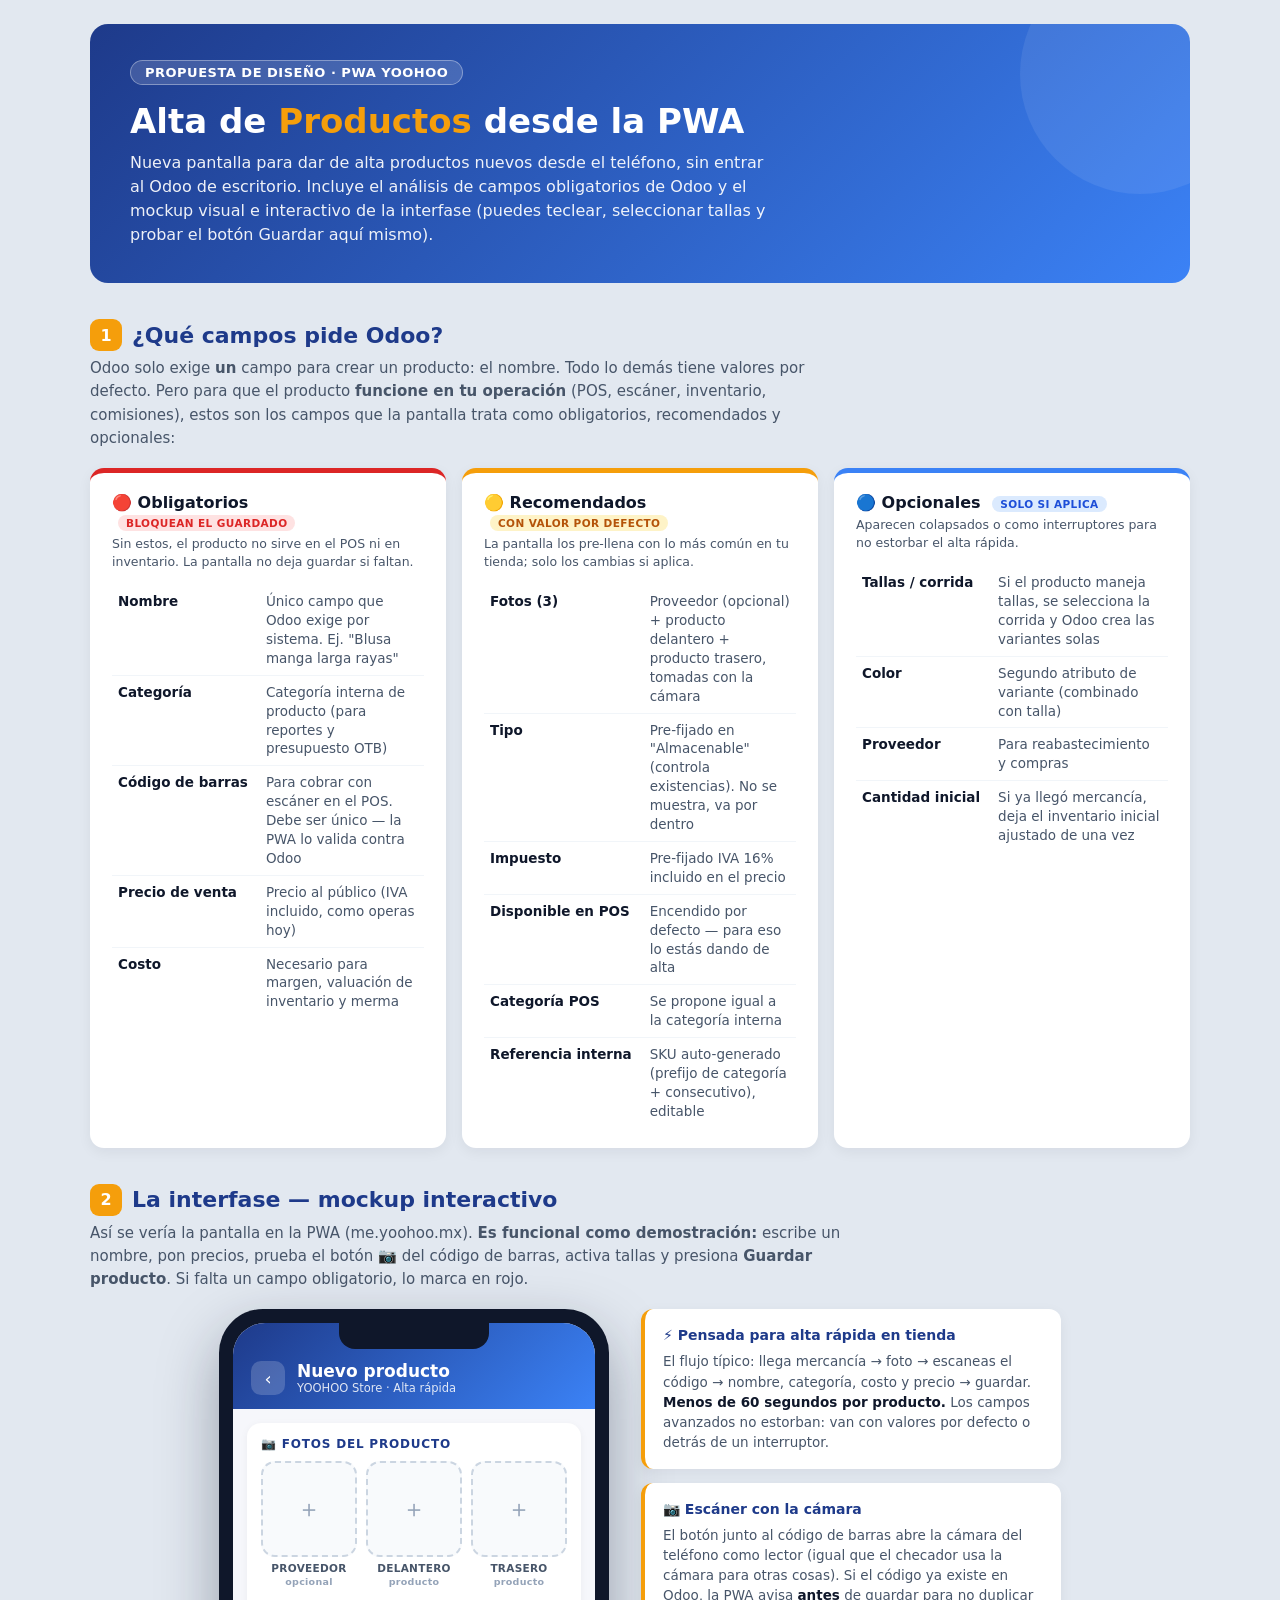
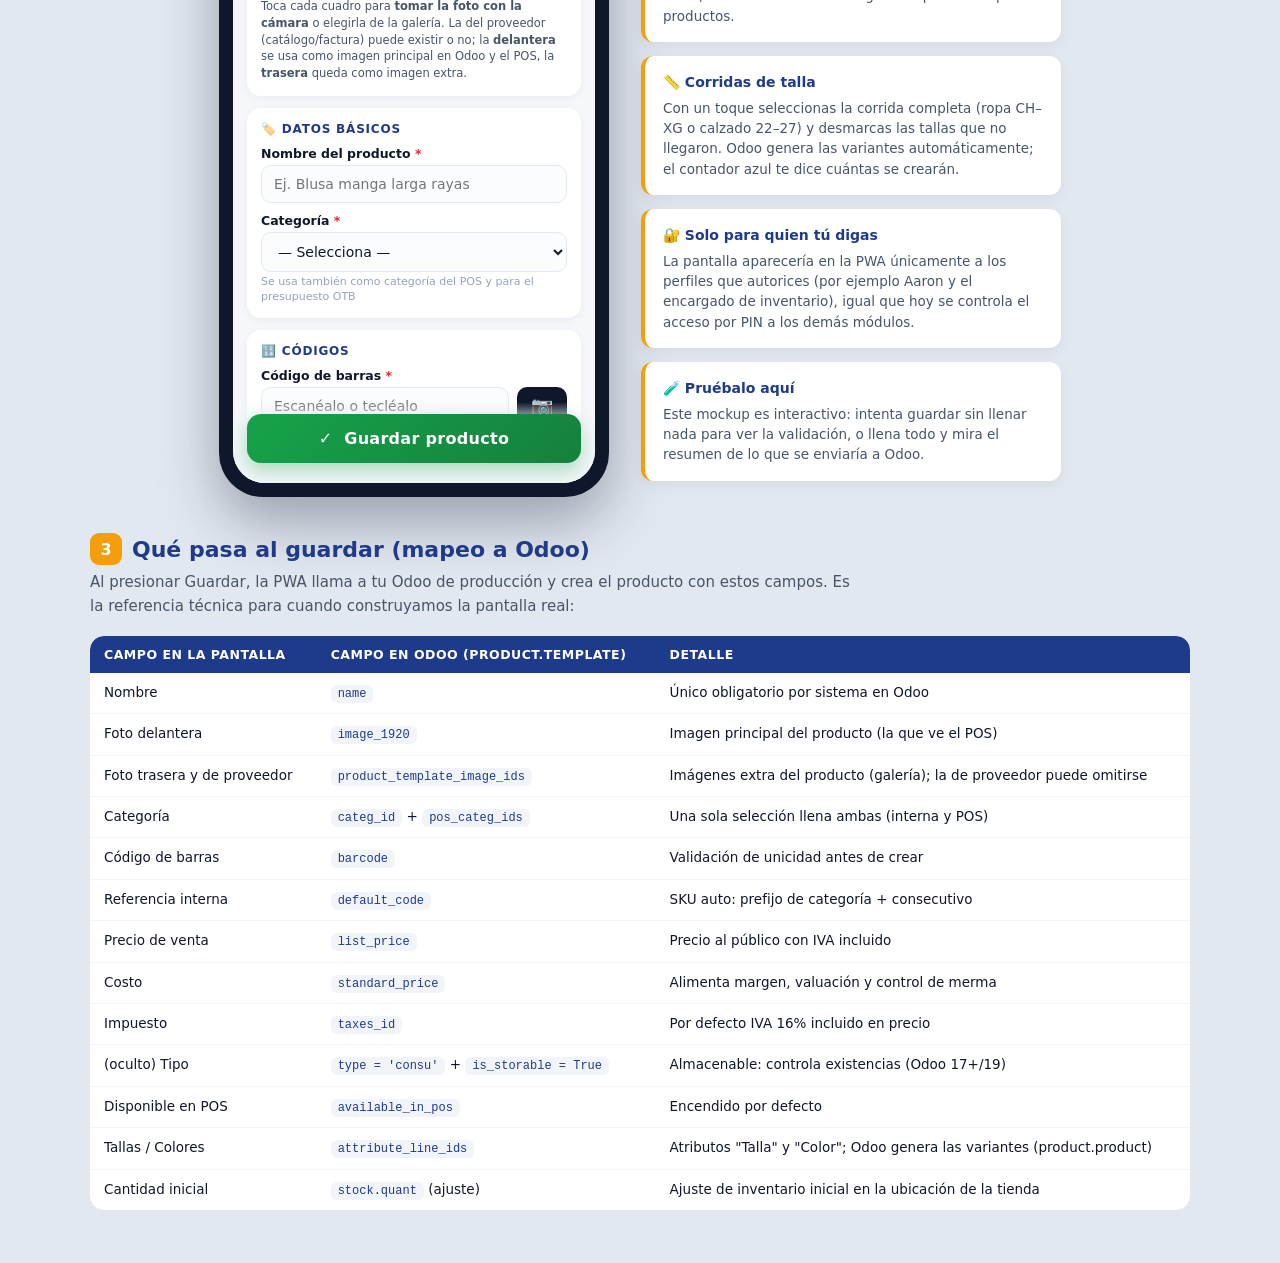
==== alta-producto-pwa.html @ e58b8c9b "Fotos: 3 campos (proveedor opcional, delantero y trasero) Co-Authored-By: Claude Fable 5 <noreply@an" ====
<!DOCTYPE html>
<html lang="es">
<head>
<meta charset="UTF-8">
<meta name="viewport" content="width=device-width, initial-scale=1.0">
<title>Alta de Productos — Diseño PWA YOOHOO</title>
<style>
  :root{
    --azul:#1e3a8a;
    --azul-claro:#3b82f6;
    --acento:#f59e0b;
    --oscuro:#0f172a;
    --gris:#475569;
    --claro:#f1f5f9;
    --blanco:#ffffff;
    --verde:#16a34a;
    --rojo:#dc2626;
    --borde:#e2e8f0;
  }
  *{margin:0;padding:0;box-sizing:border-box;}
  body{
    font-family:'Segoe UI',system-ui,-apple-system,sans-serif;
    background:#e2e8f0;
    color:var(--oscuro);
    padding:24px 16px 64px;
  }
  .contenedor{max-width:1100px;margin:0 auto;}

  /* ---------- CABECERA DEL DOCUMENTO ---------- */
  .doc-hero{
    background:linear-gradient(135deg,var(--azul) 0%,var(--azul-claro) 100%);
    color:var(--blanco);
    border-radius:18px;
    padding:36px 40px;
    margin-bottom:28px;
    position:relative;
    overflow:hidden;
  }
  .doc-hero::after{
    content:"";position:absolute;right:-70px;top:-70px;
    width:240px;height:240px;background:rgba(255,255,255,.08);border-radius:50%;
  }
  .doc-hero h1{font-size:34px;font-weight:800;margin-bottom:10px;}
  .doc-hero h1 span{color:var(--acento);}
  .doc-hero p{font-size:16px;opacity:.92;max-width:640px;line-height:1.5;}
  .doc-hero .chip{
    display:inline-block;background:rgba(255,255,255,.15);
    border:1px solid rgba(255,255,255,.35);
    padding:4px 14px;border-radius:999px;font-size:13px;font-weight:600;
    margin-bottom:16px;letter-spacing:.5px;
  }

  h2.seccion{
    font-size:22px;font-weight:800;color:var(--azul);
    margin:36px 0 6px;display:flex;align-items:center;gap:10px;
  }
  h2.seccion .num{
    background:var(--acento);color:var(--blanco);
    width:32px;height:32px;border-radius:9px;
    display:inline-flex;align-items:center;justify-content:center;
    font-size:16px;flex-shrink:0;
  }
  p.intro{color:var(--gris);margin-bottom:18px;font-size:15px;max-width:760px;line-height:1.55;}

  /* ---------- TABLAS DE CAMPOS ---------- */
  .tarjetas-campos{display:grid;grid-template-columns:repeat(auto-fit,minmax(310px,1fr));gap:16px;}
  .tcampo{
    background:var(--blanco);border-radius:14px;padding:20px 22px;
    box-shadow:0 4px 14px rgba(15,23,42,.06);
    border-top:5px solid var(--gris);
  }
  .tcampo.oblig{border-top-color:var(--rojo);}
  .tcampo.recom{border-top-color:var(--acento);}
  .tcampo.opc{border-top-color:var(--azul-claro);}
  .tcampo h3{font-size:16px;margin-bottom:4px;}
  .tcampo .sub{font-size:12.5px;color:var(--gris);margin-bottom:14px;line-height:1.45;}
  .tcampo table{width:100%;border-collapse:collapse;font-size:13.5px;}
  .tcampo td{padding:7px 6px;border-bottom:1px solid var(--claro);vertical-align:top;line-height:1.4;}
  .tcampo td:first-child{font-weight:700;white-space:nowrap;padding-right:12px;}
  .tcampo td:last-child{color:var(--gris);}
  .tcampo tr:last-child td{border-bottom:none;}
  .etq{
    display:inline-block;font-size:10.5px;font-weight:700;letter-spacing:.4px;
    padding:2px 8px;border-radius:999px;margin-left:6px;vertical-align:middle;
  }
  .etq.r{background:#fee2e2;color:var(--rojo);}
  .etq.a{background:#fef3c7;color:#b45309;}
  .etq.b{background:#dbeafe;color:#1d4ed8;}

  /* ---------- LAYOUT MOCKUP ---------- */
  .zona-mockup{
    display:flex;gap:32px;align-items:flex-start;flex-wrap:wrap;
    justify-content:center;margin-top:18px;
  }
  .notas-laterales{flex:1;min-width:300px;max-width:420px;display:flex;flex-direction:column;gap:14px;}
  .nota{
    background:var(--blanco);border-radius:12px;padding:16px 18px;
    box-shadow:0 4px 14px rgba(15,23,42,.06);
    font-size:13.5px;line-height:1.5;color:var(--gris);
    border-left:4px solid var(--acento);
  }
  .nota b{color:var(--oscuro);}
  .nota .titulo-nota{font-size:14px;font-weight:800;color:var(--azul);display:block;margin-bottom:5px;}

  /* ---------- TELÉFONO ---------- */
  .telefono{
    width:390px;flex-shrink:0;
    background:var(--oscuro);
    border-radius:44px;
    padding:14px;
    box-shadow:0 24px 60px rgba(15,23,42,.35);
  }
  .pantalla{
    background:#f6f7fb;
    border-radius:32px;
    overflow:hidden;
    height:760px;
    display:flex;flex-direction:column;
    position:relative;
  }
  .notch{
    height:26px;background:var(--oscuro);border-radius:0 0 16px 16px;
    width:150px;margin:0 auto;flex-shrink:0;position:absolute;left:50%;transform:translateX(-50%);top:0;z-index:30;
  }

  .app-header{
    background:linear-gradient(135deg,var(--azul) 0%,var(--azul-claro) 100%);
    color:var(--blanco);
    padding:38px 18px 14px;
    flex-shrink:0;
    display:flex;align-items:center;gap:12px;
  }
  .app-header .atras{
    width:34px;height:34px;border-radius:10px;background:rgba(255,255,255,.18);
    display:flex;align-items:center;justify-content:center;font-size:18px;cursor:pointer;
  }
  .app-header .titulo{font-size:17px;font-weight:800;}
  .app-header .subtitulo{font-size:11.5px;opacity:.85;}

  .form-scroll{
    flex:1;overflow-y:auto;padding:14px 14px 90px;
    scrollbar-width:thin;
  }

  .bloque{
    background:var(--blanco);border-radius:14px;
    padding:14px;margin-bottom:12px;
    box-shadow:0 2px 8px rgba(15,23,42,.05);
  }
  .bloque h4{
    font-size:12px;letter-spacing:.8px;color:var(--azul);
    text-transform:uppercase;margin-bottom:10px;font-weight:800;
    display:flex;align-items:center;gap:6px;
  }
  .campo{margin-bottom:10px;}
  .campo:last-child{margin-bottom:0;}
  .campo label{
    display:block;font-size:12.5px;font-weight:700;color:var(--oscuro);margin-bottom:4px;
  }
  .campo label .req{color:var(--rojo);font-weight:800;}
  .campo label .opt{color:#94a3b8;font-weight:600;font-size:11px;}
  .campo input[type=text],.campo input[type=number],.campo select{
    width:100%;padding:10px 12px;font-size:14px;
    border:1.5px solid var(--borde);border-radius:10px;
    background:#fbfcfe;outline:none;font-family:inherit;color:var(--oscuro);
  }
  .campo input:focus,.campo select:focus{border-color:var(--azul-claro);background:var(--blanco);}
  .campo.error input,.campo.error select{border-color:var(--rojo);background:#fef2f2;}
  .campo .ayuda{font-size:11px;color:#94a3b8;margin-top:3px;line-height:1.35;}
  .campo .msg-error{font-size:11px;color:var(--rojo);margin-top:3px;font-weight:700;display:none;}
  .campo.error .msg-error{display:block;}

  .fila{display:flex;gap:10px;}
  .fila .campo{flex:1;}

  /* fotos */
  .fotos-grid{display:flex;gap:9px;}
  .foto-slot{flex:1;text-align:center;}
  .foto-cuadro{
    width:100%;aspect-ratio:1/1;border-radius:14px;
    border:2px dashed #cbd5e1;background:#f8fafc;
    display:flex;flex-direction:column;align-items:center;justify-content:center;
    font-size:24px;cursor:pointer;color:#94a3b8;transition:.15s;
    overflow:hidden;
  }
  .foto-cuadro:hover{border-color:var(--azul-claro);color:var(--azul-claro);}
  .foto-cuadro.lista{border-style:solid;border-color:var(--verde);font-size:34px;background:#f0fdf4;}
  .foto-slot .fl{
    font-size:10.5px;font-weight:800;color:var(--gris);
    margin-top:5px;letter-spacing:.3px;text-transform:uppercase;line-height:1.3;display:block;
  }
  .foto-slot .fl em{display:block;font-style:normal;font-weight:600;color:#94a3b8;font-size:9.5px;text-transform:none;}
  .foto-txt{font-size:11.5px;color:var(--gris);line-height:1.45;margin-top:10px;}

  /* barcode */
  .barcode-fila{display:flex;gap:8px;}
  .barcode-fila input{flex:1;}
  .btn-scan{
    background:var(--oscuro);color:var(--blanco);border:none;border-radius:10px;
    padding:0 14px;font-size:18px;cursor:pointer;flex-shrink:0;
  }
  .btn-scan:active{transform:scale(.96);}

  /* margen */
  .margen-caja{
    background:#f0fdf4;border:1px solid #bbf7d0;border-radius:10px;
    padding:8px 12px;font-size:12.5px;color:#166534;font-weight:700;
    display:flex;justify-content:space-between;align-items:center;margin-top:8px;
  }
  .margen-caja.negativo{background:#fef2f2;border-color:#fecaca;color:var(--rojo);}

  /* chips */
  .chips{display:flex;flex-wrap:wrap;gap:7px;}
  .chips .ch{
    padding:7px 13px;border-radius:999px;border:1.5px solid var(--borde);
    background:var(--blanco);font-size:13px;font-weight:700;color:var(--gris);
    cursor:pointer;user-select:none;transition:.12s;
  }
  .chips .ch.on{background:var(--azul);border-color:var(--azul);color:var(--blanco);}
  .preset-fila{display:flex;gap:8px;margin-bottom:10px;}
  .preset{
    flex:1;text-align:center;font-size:11.5px;font-weight:800;
    border:1.5px solid var(--borde);border-radius:10px;padding:7px 4px;
    cursor:pointer;color:var(--gris);background:#fbfcfe;
  }
  .preset.on{border-color:var(--acento);background:#fffbeb;color:#b45309;}

  /* switch */
  .switch-fila{display:flex;justify-content:space-between;align-items:center;gap:10px;}
  .switch-fila .txt b{display:block;font-size:13px;}
  .switch-fila .txt span{font-size:11.5px;color:#94a3b8;}
  .sw{
    width:46px;height:26px;border-radius:999px;background:#cbd5e1;position:relative;
    cursor:pointer;flex-shrink:0;transition:.15s;
  }
  .sw::after{
    content:"";position:absolute;width:20px;height:20px;border-radius:50%;
    background:var(--blanco);top:3px;left:3px;transition:.15s;
    box-shadow:0 1px 4px rgba(0,0,0,.25);
  }
  .sw.on{background:var(--verde);}
  .sw.on::after{left:23px;}

  .resumen-var{
    margin-top:10px;background:#eff6ff;border:1px solid #bfdbfe;border-radius:10px;
    padding:9px 12px;font-size:12.5px;color:#1d4ed8;font-weight:700;
  }

  /* botón guardar */
  .pie-guardar{
    position:absolute;bottom:0;left:0;right:0;
    padding:12px 14px 20px;
    background:linear-gradient(0deg,#f6f7fb 70%,rgba(246,247,251,0));
  }
  .btn-guardar{
    width:100%;padding:15px;border:none;border-radius:14px;
    background:linear-gradient(135deg,var(--verde),#15803d);
    color:var(--blanco);font-size:16px;font-weight:800;cursor:pointer;
    box-shadow:0 8px 20px rgba(22,163,74,.35);
    font-family:inherit;letter-spacing:.3px;
  }
  .btn-guardar:active{transform:scale(.98);}

  /* overlay éxito */
  .overlay{
    position:absolute;inset:0;background:rgba(15,23,42,.55);
    display:none;align-items:flex-end;z-index:40;
  }
  .overlay.on{display:flex;}
  .hoja{
    background:var(--blanco);border-radius:22px 22px 0 0;width:100%;
    padding:24px 20px 28px;animation:sube .25s ease;
    max-height:82%;overflow-y:auto;
  }
  @keyframes sube{from{transform:translateY(40px);opacity:0}to{transform:translateY(0);opacity:1}}
  .hoja .icono-ok{
    width:58px;height:58px;border-radius:50%;background:#dcfce7;color:var(--verde);
    font-size:30px;display:flex;align-items:center;justify-content:center;margin:0 auto 12px;
  }
  .hoja h3{text-align:center;font-size:18px;margin-bottom:4px;}
  .hoja .sub{text-align:center;font-size:12.5px;color:var(--gris);margin-bottom:16px;}
  .hoja table{width:100%;font-size:12.5px;border-collapse:collapse;margin-bottom:16px;}
  .hoja td{padding:6px 4px;border-bottom:1px solid var(--claro);}
  .hoja td:first-child{color:var(--gris);white-space:nowrap;padding-right:14px;}
  .hoja td:last-child{font-weight:700;text-align:right;}
  .hoja .btns{display:flex;gap:10px;}
  .hoja button{
    flex:1;padding:12px;border-radius:12px;font-size:14px;font-weight:800;
    cursor:pointer;font-family:inherit;border:1.5px solid var(--borde);background:var(--blanco);color:var(--gris);
  }
  .hoja button.principal{background:var(--azul);border-color:var(--azul);color:var(--blanco);}

  /* ---------- TABLA MAPEO ODOO ---------- */
  .tabla-mapeo{
    width:100%;background:var(--blanco);border-radius:14px;overflow:hidden;
    box-shadow:0 4px 14px rgba(15,23,42,.06);border-collapse:collapse;font-size:13.5px;
  }
  .tabla-mapeo th{
    background:var(--azul);color:var(--blanco);text-align:left;
    padding:11px 14px;font-size:12.5px;letter-spacing:.5px;text-transform:uppercase;
  }
  .tabla-mapeo td{padding:10px 14px;border-bottom:1px solid var(--claro);vertical-align:top;line-height:1.45;}
  .tabla-mapeo tr:last-child td{border-bottom:none;}
  .tabla-mapeo code{
    background:var(--claro);padding:2px 7px;border-radius:6px;font-size:12px;color:var(--azul);
    font-family:Consolas,monospace;white-space:nowrap;
  }
  .scroll-x{overflow-x:auto;border-radius:14px;}

  @media(max-width:900px){
    .doc-hero{padding:26px 22px;}
    .doc-hero h1{font-size:26px;}
    .telefono{width:100%;max-width:390px;}
  }
</style>
</head>
<body>
<div class="contenedor">

  <!-- ============ CABECERA ============ -->
  <div class="doc-hero">
    <span class="chip">PROPUESTA DE DISEÑO · PWA YOOHOO</span>
    <h1>Alta de <span>Productos</span> desde la PWA</h1>
    <p>Nueva pantalla para dar de alta productos nuevos desde el teléfono, sin entrar al Odoo de escritorio.
    Incluye el análisis de campos obligatorios de Odoo y el mockup visual e interactivo de la interfase
    (puedes teclear, seleccionar tallas y probar el botón Guardar aquí mismo).</p>
  </div>

  <!-- ============ SECCIÓN 1: CAMPOS ============ -->
  <h2 class="seccion"><span class="num">1</span> ¿Qué campos pide Odoo?</h2>
  <p class="intro">
    Odoo solo exige <b>un</b> campo para crear un producto: el nombre. Todo lo demás tiene valores por defecto.
    Pero para que el producto <b>funcione en tu operación</b> (POS, escáner, inventario, comisiones), estos son
    los campos que la pantalla trata como obligatorios, recomendados y opcionales:
  </p>
  <div class="tarjetas-campos">
    <div class="tcampo oblig">
      <h3>🔴 Obligatorios <span class="etq r">BLOQUEAN EL GUARDADO</span></h3>
      <p class="sub">Sin estos, el producto no sirve en el POS ni en inventario. La pantalla no deja guardar si faltan.</p>
      <table>
        <tr><td>Nombre</td><td>Único campo que Odoo exige por sistema. Ej. "Blusa manga larga rayas"</td></tr>
        <tr><td>Categoría</td><td>Categoría interna de producto (para reportes y presupuesto OTB)</td></tr>
        <tr><td>Código de barras</td><td>Para cobrar con escáner en el POS. Debe ser único — la PWA lo valida contra Odoo</td></tr>
        <tr><td>Precio de venta</td><td>Precio al público (IVA incluido, como operas hoy)</td></tr>
        <tr><td>Costo</td><td>Necesario para margen, valuación de inventario y merma</td></tr>
      </table>
    </div>
    <div class="tcampo recom">
      <h3>🟡 Recomendados <span class="etq a">CON VALOR POR DEFECTO</span></h3>
      <p class="sub">La pantalla los pre-llena con lo más común en tu tienda; solo los cambias si aplica.</p>
      <table>
        <tr><td>Fotos (3)</td><td>Proveedor (opcional) + producto delantero + producto trasero, tomadas con la cámara</td></tr>
        <tr><td>Tipo</td><td>Pre-fijado en "Almacenable" (controla existencias). No se muestra, va por dentro</td></tr>
        <tr><td>Impuesto</td><td>Pre-fijado IVA 16% incluido en el precio</td></tr>
        <tr><td>Disponible en POS</td><td>Encendido por defecto — para eso lo estás dando de alta</td></tr>
        <tr><td>Categoría POS</td><td>Se propone igual a la categoría interna</td></tr>
        <tr><td>Referencia interna</td><td>SKU auto-generado (prefijo de categoría + consecutivo), editable</td></tr>
      </table>
    </div>
    <div class="tcampo opc">
      <h3>🔵 Opcionales <span class="etq b">SOLO SI APLICA</span></h3>
      <p class="sub">Aparecen colapsados o como interruptores para no estorbar el alta rápida.</p>
      <table>
        <tr><td>Tallas / corrida</td><td>Si el producto maneja tallas, se selecciona la corrida y Odoo crea las variantes solas</td></tr>
        <tr><td>Color</td><td>Segundo atributo de variante (combinado con talla)</td></tr>
        <tr><td>Proveedor</td><td>Para reabastecimiento y compras</td></tr>
        <tr><td>Cantidad inicial</td><td>Si ya llegó mercancía, deja el inventario inicial ajustado de una vez</td></tr>
      </table>
    </div>
  </div>

  <!-- ============ SECCIÓN 2: MOCKUP ============ -->
  <h2 class="seccion"><span class="num">2</span> La interfase — mockup interactivo</h2>
  <p class="intro">
    Así se vería la pantalla en la PWA (me.yoohoo.mx). <b>Es funcional como demostración:</b> escribe un nombre,
    pon precios, prueba el botón 📷 del código de barras, activa tallas y presiona <b>Guardar producto</b>.
    Si falta un campo obligatorio, lo marca en rojo.
  </p>

  <div class="zona-mockup">
    <!-- ===== TELÉFONO ===== -->
    <div class="telefono">
      <div class="pantalla">
        <div class="notch"></div>
        <div class="app-header">
          <div class="atras">‹</div>
          <div>
            <div class="titulo">Nuevo producto</div>
            <div class="subtitulo">YOOHOO Store · Alta rápida</div>
          </div>
        </div>

        <div class="form-scroll" id="formScroll">

          <!-- FOTOS -->
          <div class="bloque">
            <h4>📷 Fotos del producto</h4>
            <div class="fotos-grid">
              <div class="foto-slot">
                <div class="foto-cuadro" id="fotoProv" onclick="tomarFoto(this,'🏭')">＋</div>
                <span class="fl">Proveedor<em>opcional</em></span>
              </div>
              <div class="foto-slot">
                <div class="foto-cuadro" id="fotoDel" onclick="tomarFoto(this,'👚')">＋</div>
                <span class="fl">Delantero<em>producto</em></span>
              </div>
              <div class="foto-slot">
                <div class="foto-cuadro" id="fotoTra" onclick="tomarFoto(this,'🔄')">＋</div>
                <span class="fl">Trasero<em>producto</em></span>
              </div>
            </div>
            <div class="foto-txt">Toca cada cuadro para <b>tomar la foto con la cámara</b> o elegirla de la galería. La del proveedor (catálogo/factura) puede existir o no; la <b>delantera</b> se usa como imagen principal en Odoo y el POS, la <b>trasera</b> queda como imagen extra.</div>
          </div>

          <!-- DATOS BÁSICOS -->
          <div class="bloque">
            <h4>🏷️ Datos básicos</h4>
            <div class="campo" id="c-nombre">
              <label>Nombre del producto <span class="req">*</span></label>
              <input type="text" id="inNombre" placeholder="Ej. Blusa manga larga rayas" oninput="quitaError(this)">
              <div class="msg-error">Escribe el nombre del producto</div>
            </div>
            <div class="campo" id="c-categoria">
              <label>Categoría <span class="req">*</span></label>
              <select id="inCategoria" onchange="quitaError(this);sugiereSku()">
                <option value="">— Selecciona —</option>
                <option value="BLU">Blusas</option>
                <option value="PAN">Pantalones</option>
                <option value="VES">Vestidos</option>
                <option value="CAL">Calzado</option>
                <option value="ACC">Accesorios</option>
              </select>
              <div class="ayuda">Se usa también como categoría del POS y para el presupuesto OTB</div>
              <div class="msg-error">Selecciona la categoría</div>
            </div>
          </div>

          <!-- CÓDIGOS -->
          <div class="bloque">
            <h4>🔢 Códigos</h4>
            <div class="campo" id="c-barcode">
              <label>Código de barras <span class="req">*</span></label>
              <div class="barcode-fila">
                <input type="text" id="inBarcode" placeholder="Escanéalo o tecléalo" oninput="quitaError(this)">
                <button class="btn-scan" onclick="escanear()" title="Escanear con la cámara">📷</button>
              </div>
              <div class="ayuda">El botón abre la cámara del teléfono como escáner. La PWA verifica que no exista ya en Odoo.</div>
              <div class="msg-error">Captura o escanea el código de barras</div>
            </div>
            <div class="campo">
              <label>Referencia interna (SKU) <span class="opt">· auto</span></label>
              <input type="text" id="inSku" placeholder="Se genera al elegir categoría">
              <div class="ayuda">Se propone sola (prefijo + consecutivo). Puedes editarla.</div>
            </div>
          </div>

          <!-- PRECIOS -->
          <div class="bloque">
            <h4>💲 Precios</h4>
            <div class="fila">
              <div class="campo" id="c-costo">
                <label>Costo <span class="req">*</span></label>
                <input type="number" id="inCosto" placeholder="0.00" oninput="quitaError(this);calculaMargen()">
                <div class="msg-error">Captura el costo</div>
              </div>
              <div class="campo" id="c-precio">
                <label>Precio de venta <span class="req">*</span></label>
                <input type="number" id="inPrecio" placeholder="0.00" oninput="quitaError(this);calculaMargen()">
                <div class="msg-error">Captura el precio</div>
              </div>
            </div>
            <div class="margen-caja" id="cajaMargen" style="display:none">
              <span>Margen</span><span id="txtMargen">—</span>
            </div>
            <div class="campo" style="margin-top:10px">
              <label>Impuesto</label>
              <select id="inIva">
                <option selected>IVA 16% (incluido en el precio)</option>
                <option>IVA 0%</option>
                <option>Exento</option>
              </select>
            </div>
          </div>

          <!-- TALLAS / VARIANTES -->
          <div class="bloque">
            <h4>📏 Tallas y variantes</h4>
            <div class="switch-fila" style="margin-bottom:10px">
              <div class="txt"><b>¿Maneja tallas?</b><span>Odoo creará una variante por talla</span></div>
              <div class="sw" id="swTallas" onclick="toggleTallas()"></div>
            </div>
            <div id="zonaTallas" style="display:none">
              <div class="preset-fila">
                <div class="preset" onclick="preset('ropa',this)">👚 ROPA<br>CH·M·G·XG</div>
                <div class="preset" onclick="preset('calzado',this)">👟 CALZADO<br>22 – 27</div>
              </div>
              <div class="chips" id="chipsTallas"></div>
              <div class="campo" style="margin-top:12px">
                <label>Colores <span class="opt">· opcional</span></label>
                <div class="chips" id="chipsColores">
                  <div class="ch" onclick="toggleChip(this)">Negro</div>
                  <div class="ch" onclick="toggleChip(this)">Blanco</div>
                  <div class="ch" onclick="toggleChip(this)">Rojo</div>
                  <div class="ch" onclick="toggleChip(this)">Azul</div>
                  <div class="ch" onclick="toggleChip(this)">Rosa</div>
                </div>
              </div>
              <div class="resumen-var" id="resVar" style="display:none"></div>
            </div>
          </div>

          <!-- POS E INVENTARIO -->
          <div class="bloque">
            <h4>🛒 Punto de venta e inventario</h4>
            <div class="switch-fila" style="margin-bottom:12px">
              <div class="txt"><b>Disponible en POS</b><span>Aparece de inmediato en la caja</span></div>
              <div class="sw on" id="swPos" onclick="this.classList.toggle('on')"></div>
            </div>
            <div class="campo">
              <label>Cantidad inicial <span class="opt">· opcional</span></label>
              <input type="number" id="inCant" placeholder="0">
              <div class="ayuda">Si ya llegó la mercancía, deja el inventario ajustado desde el alta (si maneja tallas, después se reparte por talla).</div>
            </div>
          </div>

        </div>

        <div class="pie-guardar">
          <button class="btn-guardar" onclick="guardar()">✓ &nbsp;Guardar producto</button>
        </div>

        <!-- OVERLAY DE ÉXITO -->
        <div class="overlay" id="overlay">
          <div class="hoja">
            <div class="icono-ok">✓</div>
            <h3>Producto listo para crearse</h3>
            <p class="sub">Esto es lo que la PWA enviará a Odoo:</p>
            <table id="tablaResumen"></table>
            <div class="btns">
              <button onclick="cerrarOverlay()">Seguir editando</button>
              <button class="principal" onclick="otroProducto()">＋ Dar de alta otro</button>
            </div>
          </div>
        </div>

      </div>
    </div>

    <!-- ===== NOTAS ===== -->
    <div class="notas-laterales">
      <div class="nota">
        <span class="titulo-nota">⚡ Pensada para alta rápida en tienda</span>
        El flujo típico: llega mercancía → foto → escaneas el código → nombre, categoría, costo y precio → guardar.
        <b>Menos de 60 segundos por producto.</b> Los campos avanzados no estorban: van con valores por defecto
        o detrás de un interruptor.
      </div>
      <div class="nota">
        <span class="titulo-nota">📷 Escáner con la cámara</span>
        El botón junto al código de barras abre la cámara del teléfono como lector
        (igual que el checador usa la cámara para otras cosas). Si el código ya existe en Odoo,
        la PWA avisa <b>antes</b> de guardar para no duplicar productos.
      </div>
      <div class="nota">
        <span class="titulo-nota">📏 Corridas de talla</span>
        Con un toque seleccionas la corrida completa (ropa CH–XG o calzado 22–27) y desmarcas
        las tallas que no llegaron. Odoo genera las variantes automáticamente; el contador azul
        te dice cuántas se crearán.
      </div>
      <div class="nota">
        <span class="titulo-nota">🔐 Solo para quien tú digas</span>
        La pantalla aparecería en la PWA únicamente a los perfiles que autorices
        (por ejemplo Aaron y el encargado de inventario), igual que hoy se controla el acceso
        por PIN a los demás módulos.
      </div>
      <div class="nota">
        <span class="titulo-nota">🧪 Pruébalo aquí</span>
        Este mockup es interactivo: intenta guardar sin llenar nada para ver la validación,
        o llena todo y mira el resumen de lo que se enviaría a Odoo.
      </div>
    </div>
  </div>

  <!-- ============ SECCIÓN 3: MAPEO ============ -->
  <h2 class="seccion"><span class="num">3</span> Qué pasa al guardar (mapeo a Odoo)</h2>
  <p class="intro">
    Al presionar Guardar, la PWA llama a tu Odoo de producción y crea el producto con estos campos.
    Es la referencia técnica para cuando construyamos la pantalla real:
  </p>
  <div class="scroll-x">
  <table class="tabla-mapeo">
    <tr><th>Campo en la pantalla</th><th>Campo en Odoo (product.template)</th><th>Detalle</th></tr>
    <tr><td>Nombre</td><td><code>name</code></td><td>Único obligatorio por sistema en Odoo</td></tr>
    <tr><td>Foto delantera</td><td><code>image_1920</code></td><td>Imagen principal del producto (la que ve el POS)</td></tr>
    <tr><td>Foto trasera y de proveedor</td><td><code>product_template_image_ids</code></td><td>Imágenes extra del producto (galería); la de proveedor puede omitirse</td></tr>
    <tr><td>Categoría</td><td><code>categ_id</code> + <code>pos_categ_ids</code></td><td>Una sola selección llena ambas (interna y POS)</td></tr>
    <tr><td>Código de barras</td><td><code>barcode</code></td><td>Validación de unicidad antes de crear</td></tr>
    <tr><td>Referencia interna</td><td><code>default_code</code></td><td>SKU auto: prefijo de categoría + consecutivo</td></tr>
    <tr><td>Precio de venta</td><td><code>list_price</code></td><td>Precio al público con IVA incluido</td></tr>
    <tr><td>Costo</td><td><code>standard_price</code></td><td>Alimenta margen, valuación y control de merma</td></tr>
    <tr><td>Impuesto</td><td><code>taxes_id</code></td><td>Por defecto IVA 16% incluido en precio</td></tr>
    <tr><td>(oculto) Tipo</td><td><code>type = 'consu'</code> + <code>is_storable = True</code></td><td>Almacenable: controla existencias (Odoo 17+/19)</td></tr>
    <tr><td>Disponible en POS</td><td><code>available_in_pos</code></td><td>Encendido por defecto</td></tr>
    <tr><td>Tallas / Colores</td><td><code>attribute_line_ids</code></td><td>Atributos "Talla" y "Color"; Odoo genera las variantes (product.product)</td></tr>
    <tr><td>Cantidad inicial</td><td><code>stock.quant</code> (ajuste)</td><td>Ajuste de inventario inicial en la ubicación de la tienda</td></tr>
  </table>
  </div>

</div>

<script>
  // ---------- fotos ----------
  function tomarFoto(el,emoji){
    el.classList.add('lista');el.textContent=emoji;
  }

  // ---------- escáner ----------
  function escanear(){
    const inp=document.getElementById('inBarcode');
    inp.value='750'+String(Math.floor(1e9+ (Date.now()%9e9))).slice(0,10);
    quitaError(inp);
    inp.style.background='#f0fdf4';
    setTimeout(()=>inp.style.background='',600);
  }

  // ---------- SKU ----------
  function sugiereSku(){
    const cat=document.getElementById('inCategoria').value;
    if(cat) document.getElementById('inSku').value=cat+'-'+String(Math.floor(Math.random()*900)+100);
  }

  // ---------- margen ----------
  function calculaMargen(){
    const c=parseFloat(document.getElementById('inCosto').value);
    const p=parseFloat(document.getElementById('inPrecio').value);
    const caja=document.getElementById('cajaMargen');
    if(isNaN(c)||isNaN(p)||p<=0){caja.style.display='none';return;}
    const m=((p-c)/p*100);
    caja.style.display='flex';
    caja.classList.toggle('negativo',m<0);
    document.getElementById('txtMargen').textContent=
      (m<0?'⚠️ ':'')+m.toFixed(1)+'%  ($'+(p-c).toFixed(2)+')';
  }

  // ---------- tallas ----------
  const CORRIDAS={
    ropa:['CH','M','G','XG'],
    calzado:['22','22.5','23','23.5','24','24.5','25','25.5','26','26.5','27']
  };
  function toggleTallas(){
    const sw=document.getElementById('swTallas');
    sw.classList.toggle('on');
    document.getElementById('zonaTallas').style.display=sw.classList.contains('on')?'block':'none';
    cuentaVariantes();
  }
  function preset(tipo,el){
    document.querySelectorAll('.preset').forEach(p=>p.classList.remove('on'));
    el.classList.add('on');
    const cont=document.getElementById('chipsTallas');
    cont.innerHTML='';
    CORRIDAS[tipo].forEach(t=>{
      const d=document.createElement('div');
      d.className='ch on';d.textContent=t;
      d.onclick=()=>{d.classList.toggle('on');cuentaVariantes();};
      cont.appendChild(d);
    });
    cuentaVariantes();
  }
  function toggleChip(el){el.classList.toggle('on');cuentaVariantes();}
  function cuentaVariantes(){
    const res=document.getElementById('resVar');
    if(!document.getElementById('swTallas').classList.contains('on')){res.style.display='none';return;}
    const t=document.querySelectorAll('#chipsTallas .ch.on').length;
    const c=document.querySelectorAll('#chipsColores .ch.on').length;
    const total=t*(c||1);
    if(t===0){res.style.display='none';return;}
    res.style.display='block';
    res.textContent='🧩 Se crearán '+total+' variante'+(total>1?'s':'')+' ('+t+' talla'+(t>1?'s':'')+(c?' × '+c+' color'+(c>1?'es':''):'')+')';
  }

  // ---------- validación / guardar ----------
  function quitaError(inp){inp.closest('.campo').classList.remove('error');}
  function guardar(){
    const oblig=[
      ['c-nombre','inNombre'],['c-categoria','inCategoria'],
      ['c-barcode','inBarcode'],['c-costo','inCosto'],['c-precio','inPrecio']
    ];
    let primero=null;
    oblig.forEach(([campo,inp])=>{
      const ok=document.getElementById(inp).value.trim()!=='';
      const c=document.getElementById(campo);
      c.classList.toggle('error',!ok);
      if(!ok&&!primero)primero=c;
    });
    if(primero){primero.scrollIntoView({behavior:'smooth',block:'center'});return;}

    const v=id=>document.getElementById(id).value;
    const tallas=[...document.querySelectorAll('#chipsTallas .ch.on')].map(e=>e.textContent);
    const colores=[...document.querySelectorAll('#chipsColores .ch.on')].map(e=>e.textContent);
    const conTallas=document.getElementById('swTallas').classList.contains('on')&&tallas.length;
    const nVar=conTallas?tallas.length*(colores.length||1):1;
    const fotos=[['fotoProv','proveedor'],['fotoDel','delantera'],['fotoTra','trasera']]
      .filter(([id])=>document.getElementById(id).classList.contains('lista')).map(([,n])=>n);
    const filas=[
      ['Producto',v('inNombre')],
      ['Fotos',fotos.length?fotos.length+' ('+fotos.join(', ')+')':'—'],
      ['Categoría',document.getElementById('inCategoria').selectedOptions[0].text],
      ['Código de barras',v('inBarcode')],
      ['SKU',v('inSku')||'—'],
      ['Costo / Precio','$'+(+v('inCosto')).toFixed(2)+' / $'+(+v('inPrecio')).toFixed(2)],
      ['Impuesto',v('inIva')],
      ['POS',document.getElementById('swPos').classList.contains('on')?'✅ Disponible':'—'],
      ['Variantes',conTallas?nVar+' ('+tallas.join(', ')+(colores.length?' × '+colores.join(', '):'')+')':'Sin tallas'],
      ['Inventario inicial',v('inCant')?v('inCant')+' pzas':'—']
    ];
    document.getElementById('tablaResumen').innerHTML=
      filas.map(f=>'<tr><td>'+f[0]+'</td><td>'+f[1]+'</td></tr>').join('');
    document.getElementById('overlay').classList.add('on');
  }
  function cerrarOverlay(){document.getElementById('overlay').classList.remove('on');}
  function otroProducto(){
    cerrarOverlay();
    ['inNombre','inBarcode','inSku','inCosto','inPrecio','inCant'].forEach(id=>document.getElementById(id).value='');
    document.getElementById('inCategoria').value='';
    document.getElementById('cajaMargen').style.display='none';
    ['fotoProv','fotoDel','fotoTra'].forEach(id=>{
      const f=document.getElementById(id);f.classList.remove('lista');f.textContent='＋';
    });
    document.getElementById('formScroll').scrollTo({top:0,behavior:'smooth'});
  }
</script>
</body>
</html>
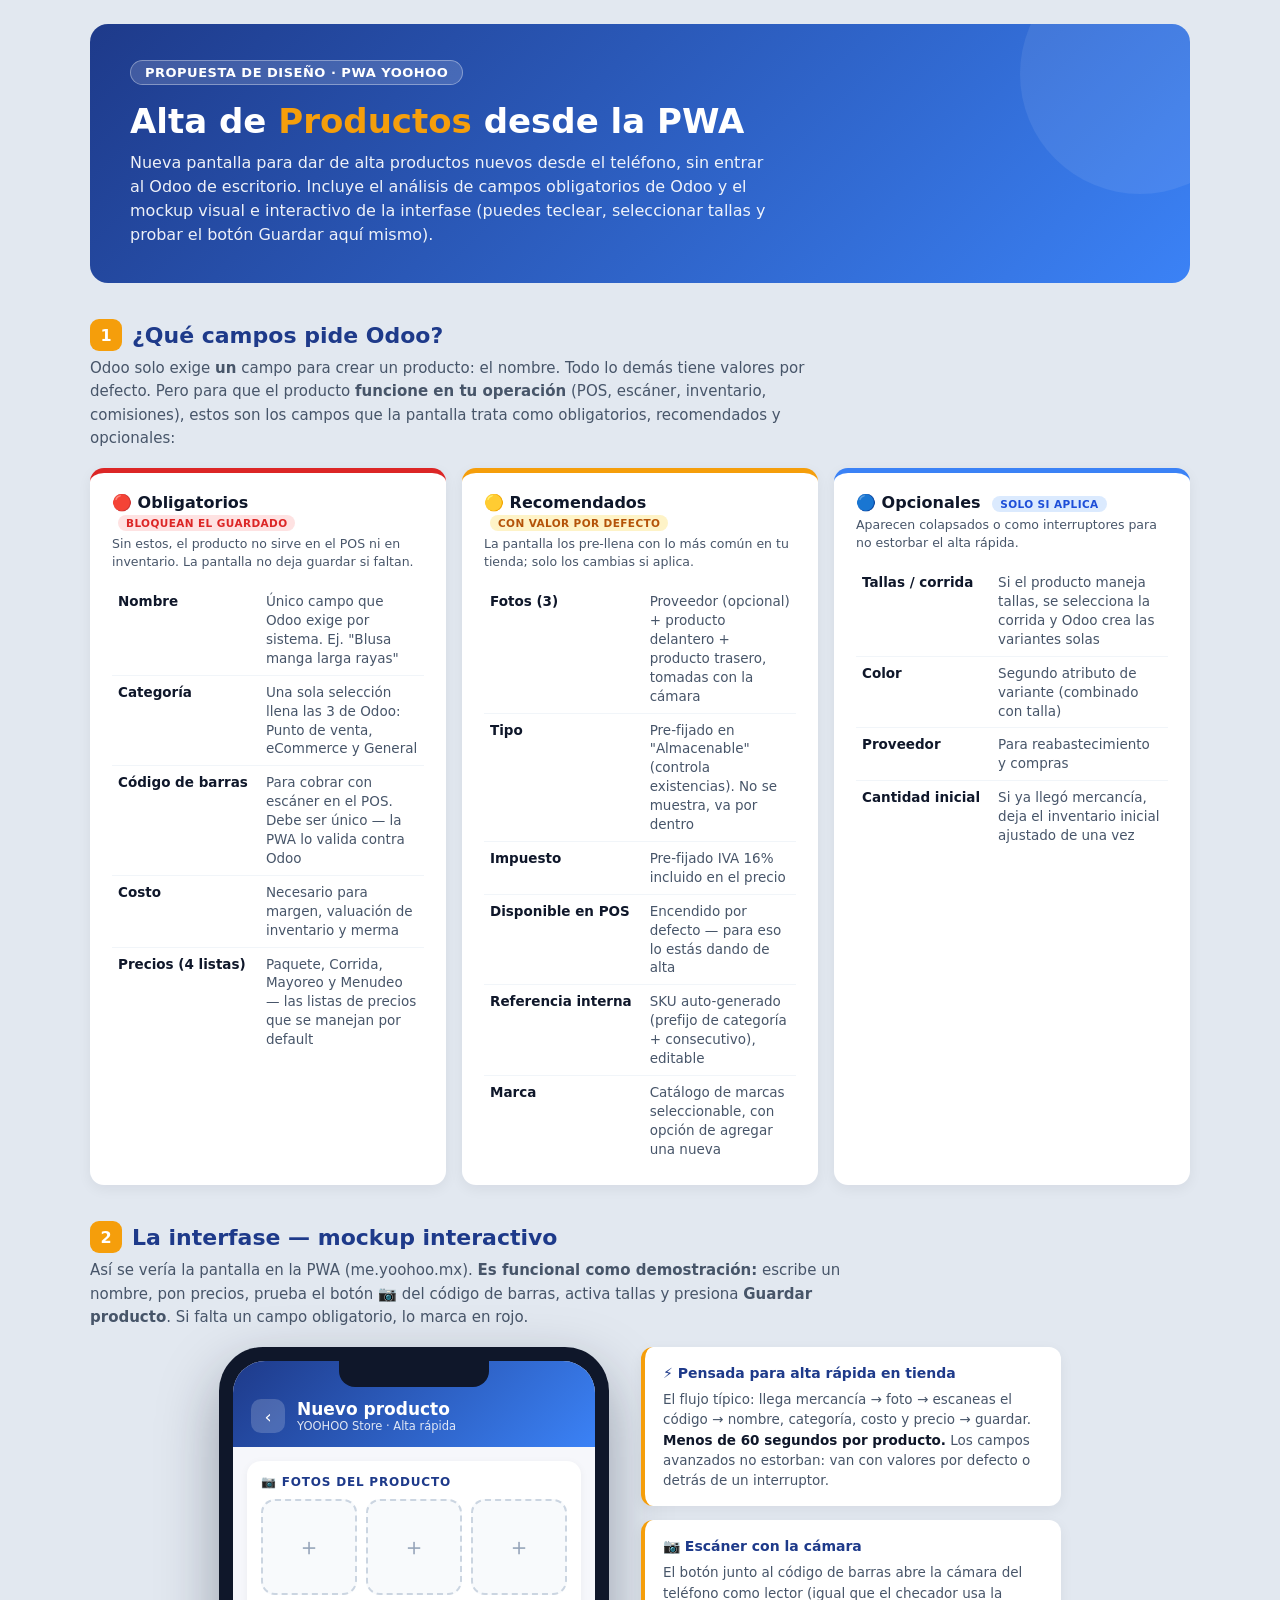
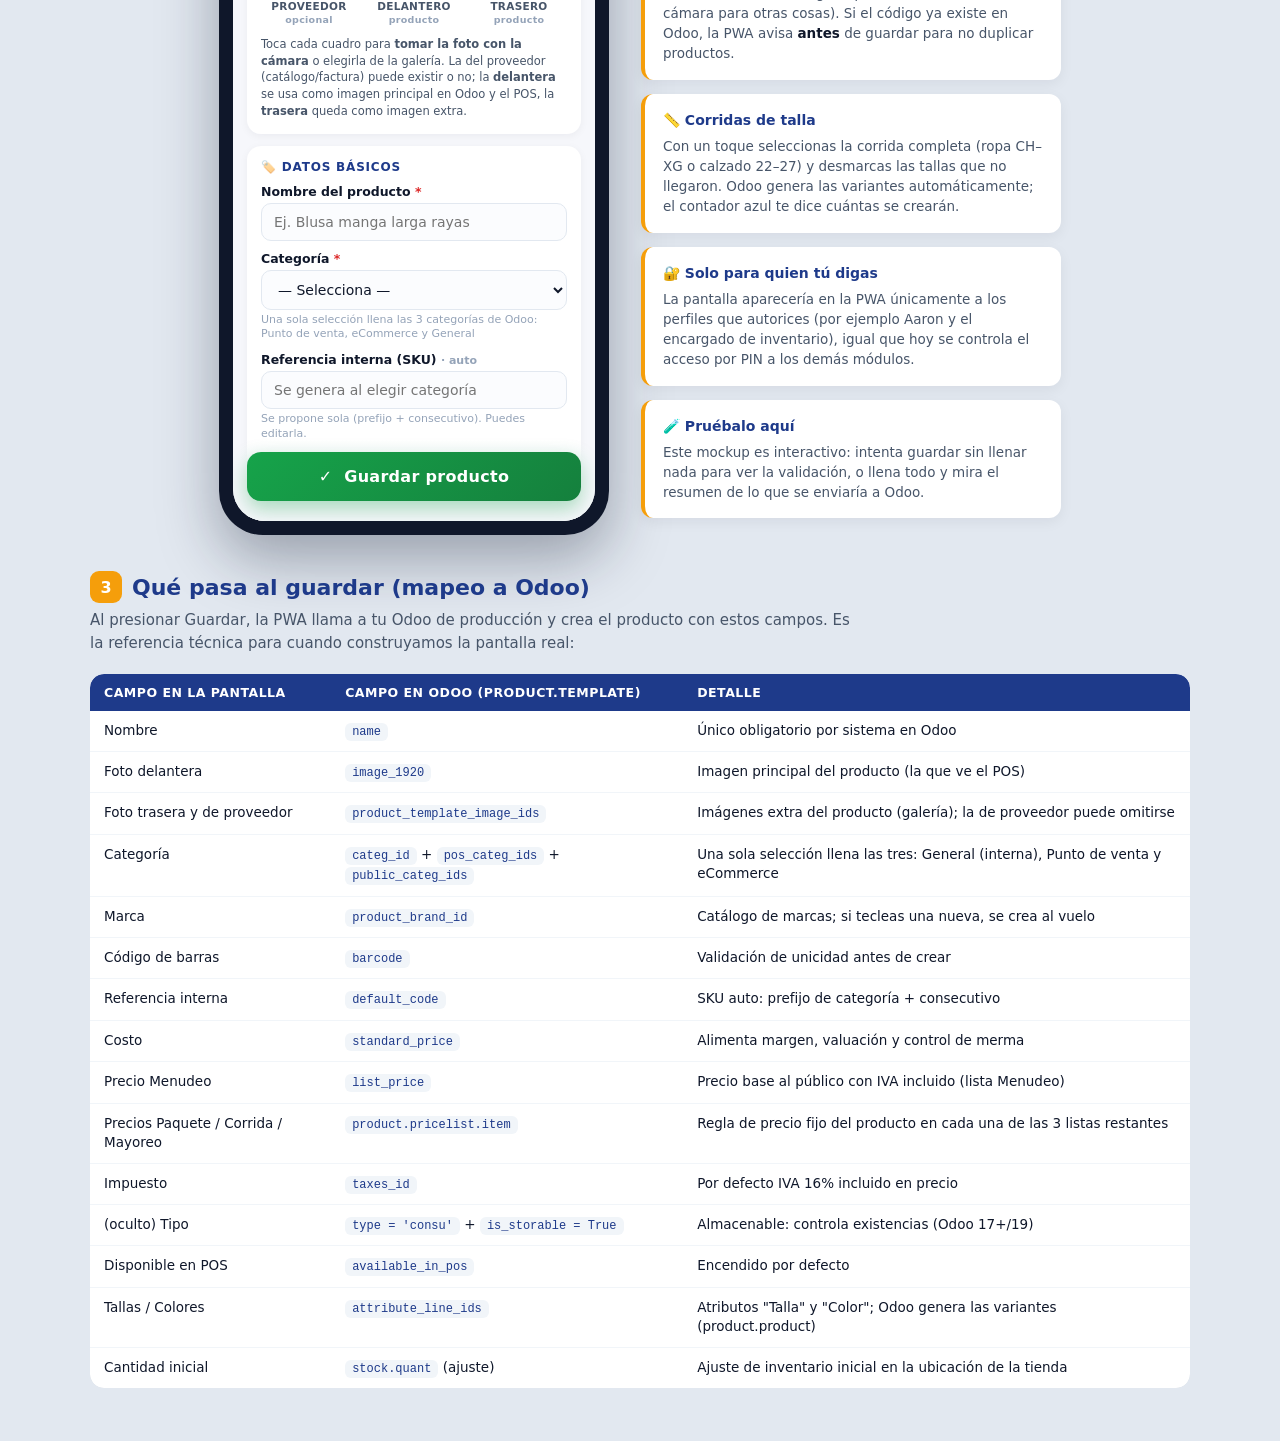
==== commit 65edb4bd: "Datos básicos con SKU y marca; precios con las 4 listas (paquete, corrida, mayoreo, menudeo) Co-Auth" ====
--- a/alta-producto-pwa.html
+++ b/alta-producto-pwa.html
@@ -339,10 +339,10 @@
       <p class="sub">Sin estos, el producto no sirve en el POS ni en inventario. La pantalla no deja guardar si faltan.</p>
       <table>
         <tr><td>Nombre</td><td>Único campo que Odoo exige por sistema. Ej. "Blusa manga larga rayas"</td></tr>
-        <tr><td>Categoría</td><td>Categoría interna de producto (para reportes y presupuesto OTB)</td></tr>
+        <tr><td>Categoría</td><td>Una sola selección llena las 3 de Odoo: Punto de venta, eCommerce y General</td></tr>
         <tr><td>Código de barras</td><td>Para cobrar con escáner en el POS. Debe ser único — la PWA lo valida contra Odoo</td></tr>
-        <tr><td>Precio de venta</td><td>Precio al público (IVA incluido, como operas hoy)</td></tr>
         <tr><td>Costo</td><td>Necesario para margen, valuación de inventario y merma</td></tr>
+        <tr><td>Precios (4 listas)</td><td>Paquete, Corrida, Mayoreo y Menudeo — las listas de precios que se manejan por default</td></tr>
       </table>
     </div>
     <div class="tcampo recom">
@@ -353,8 +353,8 @@
         <tr><td>Tipo</td><td>Pre-fijado en "Almacenable" (controla existencias). No se muestra, va por dentro</td></tr>
         <tr><td>Impuesto</td><td>Pre-fijado IVA 16% incluido en el precio</td></tr>
         <tr><td>Disponible en POS</td><td>Encendido por defecto — para eso lo estás dando de alta</td></tr>
-        <tr><td>Categoría POS</td><td>Se propone igual a la categoría interna</td></tr>
         <tr><td>Referencia interna</td><td>SKU auto-generado (prefijo de categoría + consecutivo), editable</td></tr>
+        <tr><td>Marca</td><td>Catálogo de marcas seleccionable, con opción de agregar una nueva</td></tr>
       </table>
     </div>
     <div class="tcampo opc">
@@ -430,14 +430,28 @@
                 <option value="CAL">Calzado</option>
                 <option value="ACC">Accesorios</option>
               </select>
-              <div class="ayuda">Se usa también como categoría del POS y para el presupuesto OTB</div>
+              <div class="ayuda">Una sola selección llena las 3 categorías de Odoo: Punto de venta, eCommerce y General</div>
               <div class="msg-error">Selecciona la categoría</div>
             </div>
+            <div class="campo">
+              <label>Referencia interna (SKU) <span class="opt">· auto</span></label>
+              <input type="text" id="inSku" placeholder="Se genera al elegir categoría">
+              <div class="ayuda">Se propone sola (prefijo + consecutivo). Puedes editarla.</div>
+            </div>
+            <div class="campo">
+              <label>Marca</label>
+              <select id="inMarca">
+                <option value="">— Selecciona —</option>
+                <option>YOOHOO</option>
+                <option>Genérica / sin marca</option>
+                <option>＋ Agregar marca nueva…</option>
+              </select>
+            </div>
           </div>
 
-          <!-- CÓDIGOS -->
+          <!-- CÓDIGO DE BARRAS -->
           <div class="bloque">
-            <h4>🔢 Códigos</h4>
+            <h4>🔢 Código de barras</h4>
             <div class="campo" id="c-barcode">
               <label>Código de barras <span class="req">*</span></label>
               <div class="barcode-fila">
@@ -447,28 +461,42 @@
               <div class="ayuda">El botón abre la cámara del teléfono como escáner. La PWA verifica que no exista ya en Odoo.</div>
               <div class="msg-error">Captura o escanea el código de barras</div>
             </div>
-            <div class="campo">
-              <label>Referencia interna (SKU) <span class="opt">· auto</span></label>
-              <input type="text" id="inSku" placeholder="Se genera al elegir categoría">
-              <div class="ayuda">Se propone sola (prefijo + consecutivo). Puedes editarla.</div>
-            </div>
           </div>
 
           <!-- PRECIOS -->
           <div class="bloque">
             <h4>💲 Precios</h4>
+            <div class="campo" id="c-costo">
+              <label>Costo <span class="req">*</span></label>
+              <input type="number" id="inCosto" placeholder="0.00" oninput="quitaError(this);calculaMargen()">
+              <div class="msg-error">Captura el costo</div>
+            </div>
+            <label style="display:block;font-size:12.5px;font-weight:700;margin:12px 0 6px">Precio de venta por lista <span class="req">*</span></label>
             <div class="fila">
-              <div class="campo" id="c-costo">
-                <label>Costo <span class="req">*</span></label>
-                <input type="number" id="inCosto" placeholder="0.00" oninput="quitaError(this);calculaMargen()">
-                <div class="msg-error">Captura el costo</div>
-              </div>
-              <div class="campo" id="c-precio">
-                <label>Precio de venta <span class="req">*</span></label>
-                <input type="number" id="inPrecio" placeholder="0.00" oninput="quitaError(this);calculaMargen()">
-                <div class="msg-error">Captura el precio</div>
-              </div>
-            </div>
+              <div class="campo" id="c-paquete">
+                <label style="font-weight:600;color:var(--gris)">Paquete</label>
+                <input type="number" id="inPaquete" placeholder="0.00" oninput="quitaError(this);calculaMargen()">
+                <div class="msg-error">Falta paquete</div>
+              </div>
+              <div class="campo" id="c-corrida">
+                <label style="font-weight:600;color:var(--gris)">Corrida</label>
+                <input type="number" id="inCorrida" placeholder="0.00" oninput="quitaError(this);calculaMargen()">
+                <div class="msg-error">Falta corrida</div>
+              </div>
+            </div>
+            <div class="fila">
+              <div class="campo" id="c-mayoreo">
+                <label style="font-weight:600;color:var(--gris)">Mayoreo</label>
+                <input type="number" id="inMayoreo" placeholder="0.00" oninput="quitaError(this);calculaMargen()">
+                <div class="msg-error">Falta mayoreo</div>
+              </div>
+              <div class="campo" id="c-menudeo">
+                <label style="font-weight:600;color:var(--gris)">Menudeo</label>
+                <input type="number" id="inMenudeo" placeholder="0.00" oninput="quitaError(this);calculaMargen()">
+                <div class="msg-error">Falta menudeo</div>
+              </div>
+            </div>
+            <div class="ayuda" style="margin-top:-2px">Las 4 listas de precios que manejamos por default. Menudeo es el precio base al público.</div>
             <div class="margen-caja" id="cajaMargen" style="display:none">
               <span>Margen</span><span id="txtMargen">—</span>
             </div>
@@ -592,11 +620,13 @@
     <tr><td>Nombre</td><td><code>name</code></td><td>Único obligatorio por sistema en Odoo</td></tr>
     <tr><td>Foto delantera</td><td><code>image_1920</code></td><td>Imagen principal del producto (la que ve el POS)</td></tr>
     <tr><td>Foto trasera y de proveedor</td><td><code>product_template_image_ids</code></td><td>Imágenes extra del producto (galería); la de proveedor puede omitirse</td></tr>
-    <tr><td>Categoría</td><td><code>categ_id</code> + <code>pos_categ_ids</code></td><td>Una sola selección llena ambas (interna y POS)</td></tr>
+    <tr><td>Categoría</td><td><code>categ_id</code> + <code>pos_categ_ids</code> + <code>public_categ_ids</code></td><td>Una sola selección llena las tres: General (interna), Punto de venta y eCommerce</td></tr>
+    <tr><td>Marca</td><td><code>product_brand_id</code></td><td>Catálogo de marcas; si tecleas una nueva, se crea al vuelo</td></tr>
     <tr><td>Código de barras</td><td><code>barcode</code></td><td>Validación de unicidad antes de crear</td></tr>
     <tr><td>Referencia interna</td><td><code>default_code</code></td><td>SKU auto: prefijo de categoría + consecutivo</td></tr>
-    <tr><td>Precio de venta</td><td><code>list_price</code></td><td>Precio al público con IVA incluido</td></tr>
     <tr><td>Costo</td><td><code>standard_price</code></td><td>Alimenta margen, valuación y control de merma</td></tr>
+    <tr><td>Precio Menudeo</td><td><code>list_price</code></td><td>Precio base al público con IVA incluido (lista Menudeo)</td></tr>
+    <tr><td>Precios Paquete / Corrida / Mayoreo</td><td><code>product.pricelist.item</code></td><td>Regla de precio fijo del producto en cada una de las 3 listas restantes</td></tr>
     <tr><td>Impuesto</td><td><code>taxes_id</code></td><td>Por defecto IVA 16% incluido en precio</td></tr>
     <tr><td>(oculto) Tipo</td><td><code>type = 'consu'</code> + <code>is_storable = True</code></td><td>Almacenable: controla existencias (Odoo 17+/19)</td></tr>
     <tr><td>Disponible en POS</td><td><code>available_in_pos</code></td><td>Encendido por defecto</td></tr>
@@ -628,17 +658,24 @@
     if(cat) document.getElementById('inSku').value=cat+'-'+String(Math.floor(Math.random()*900)+100);
   }
 
-  // ---------- margen ----------
+  // ---------- margen por lista ----------
+  const LISTAS=[['inPaquete','PAQ'],['inCorrida','CORR'],['inMayoreo','MAY'],['inMenudeo','MEN']];
   function calculaMargen(){
     const c=parseFloat(document.getElementById('inCosto').value);
-    const p=parseFloat(document.getElementById('inPrecio').value);
     const caja=document.getElementById('cajaMargen');
-    if(isNaN(c)||isNaN(p)||p<=0){caja.style.display='none';return;}
-    const m=((p-c)/p*100);
+    if(isNaN(c)){caja.style.display='none';return;}
+    let partes=[],hayNegativo=false;
+    LISTAS.forEach(([id,etq])=>{
+      const p=parseFloat(document.getElementById(id).value);
+      if(isNaN(p)||p<=0)return;
+      const m=(p-c)/p*100;
+      if(m<0)hayNegativo=true;
+      partes.push(etq+' '+m.toFixed(0)+'%');
+    });
+    if(!partes.length){caja.style.display='none';return;}
     caja.style.display='flex';
-    caja.classList.toggle('negativo',m<0);
-    document.getElementById('txtMargen').textContent=
-      (m<0?'⚠️ ':'')+m.toFixed(1)+'%  ($'+(p-c).toFixed(2)+')';
+    caja.classList.toggle('negativo',hayNegativo);
+    document.getElementById('txtMargen').textContent=(hayNegativo?'⚠️ ':'')+partes.join(' · ');
   }
 
   // ---------- tallas ----------
@@ -682,7 +719,9 @@
   function guardar(){
     const oblig=[
       ['c-nombre','inNombre'],['c-categoria','inCategoria'],
-      ['c-barcode','inBarcode'],['c-costo','inCosto'],['c-precio','inPrecio']
+      ['c-barcode','inBarcode'],['c-costo','inCosto'],
+      ['c-paquete','inPaquete'],['c-corrida','inCorrida'],
+      ['c-mayoreo','inMayoreo'],['c-menudeo','inMenudeo']
     ];
     let primero=null;
     oblig.forEach(([campo,inp])=>{
@@ -703,10 +742,13 @@
     const filas=[
       ['Producto',v('inNombre')],
       ['Fotos',fotos.length?fotos.length+' ('+fotos.join(', ')+')':'—'],
-      ['Categoría',document.getElementById('inCategoria').selectedOptions[0].text],
+      ['Categoría (POS·eCom·Gral)',document.getElementById('inCategoria').selectedOptions[0].text],
+      ['SKU',v('inSku')||'—'],
+      ['Marca',v('inMarca')||'—'],
       ['Código de barras',v('inBarcode')],
-      ['SKU',v('inSku')||'—'],
-      ['Costo / Precio','$'+(+v('inCosto')).toFixed(2)+' / $'+(+v('inPrecio')).toFixed(2)],
+      ['Costo','$'+(+v('inCosto')).toFixed(2)],
+      ['Paquete / Corrida','$'+(+v('inPaquete')).toFixed(2)+' / $'+(+v('inCorrida')).toFixed(2)],
+      ['Mayoreo / Menudeo','$'+(+v('inMayoreo')).toFixed(2)+' / $'+(+v('inMenudeo')).toFixed(2)],
       ['Impuesto',v('inIva')],
       ['POS',document.getElementById('swPos').classList.contains('on')?'✅ Disponible':'—'],
       ['Variantes',conTallas?nVar+' ('+tallas.join(', ')+(colores.length?' × '+colores.join(', '):'')+')':'Sin tallas'],
@@ -719,8 +761,9 @@
   function cerrarOverlay(){document.getElementById('overlay').classList.remove('on');}
   function otroProducto(){
     cerrarOverlay();
-    ['inNombre','inBarcode','inSku','inCosto','inPrecio','inCant'].forEach(id=>document.getElementById(id).value='');
+    ['inNombre','inBarcode','inSku','inCosto','inPaquete','inCorrida','inMayoreo','inMenudeo','inCant'].forEach(id=>document.getElementById(id).value='');
     document.getElementById('inCategoria').value='';
+    document.getElementById('inMarca').value='';
     document.getElementById('cajaMargen').style.display='none';
     ['fotoProv','fotoDel','fotoTra'].forEach(id=>{
       const f=document.getElementById(id);f.classList.remove('lista');f.textContent='＋';
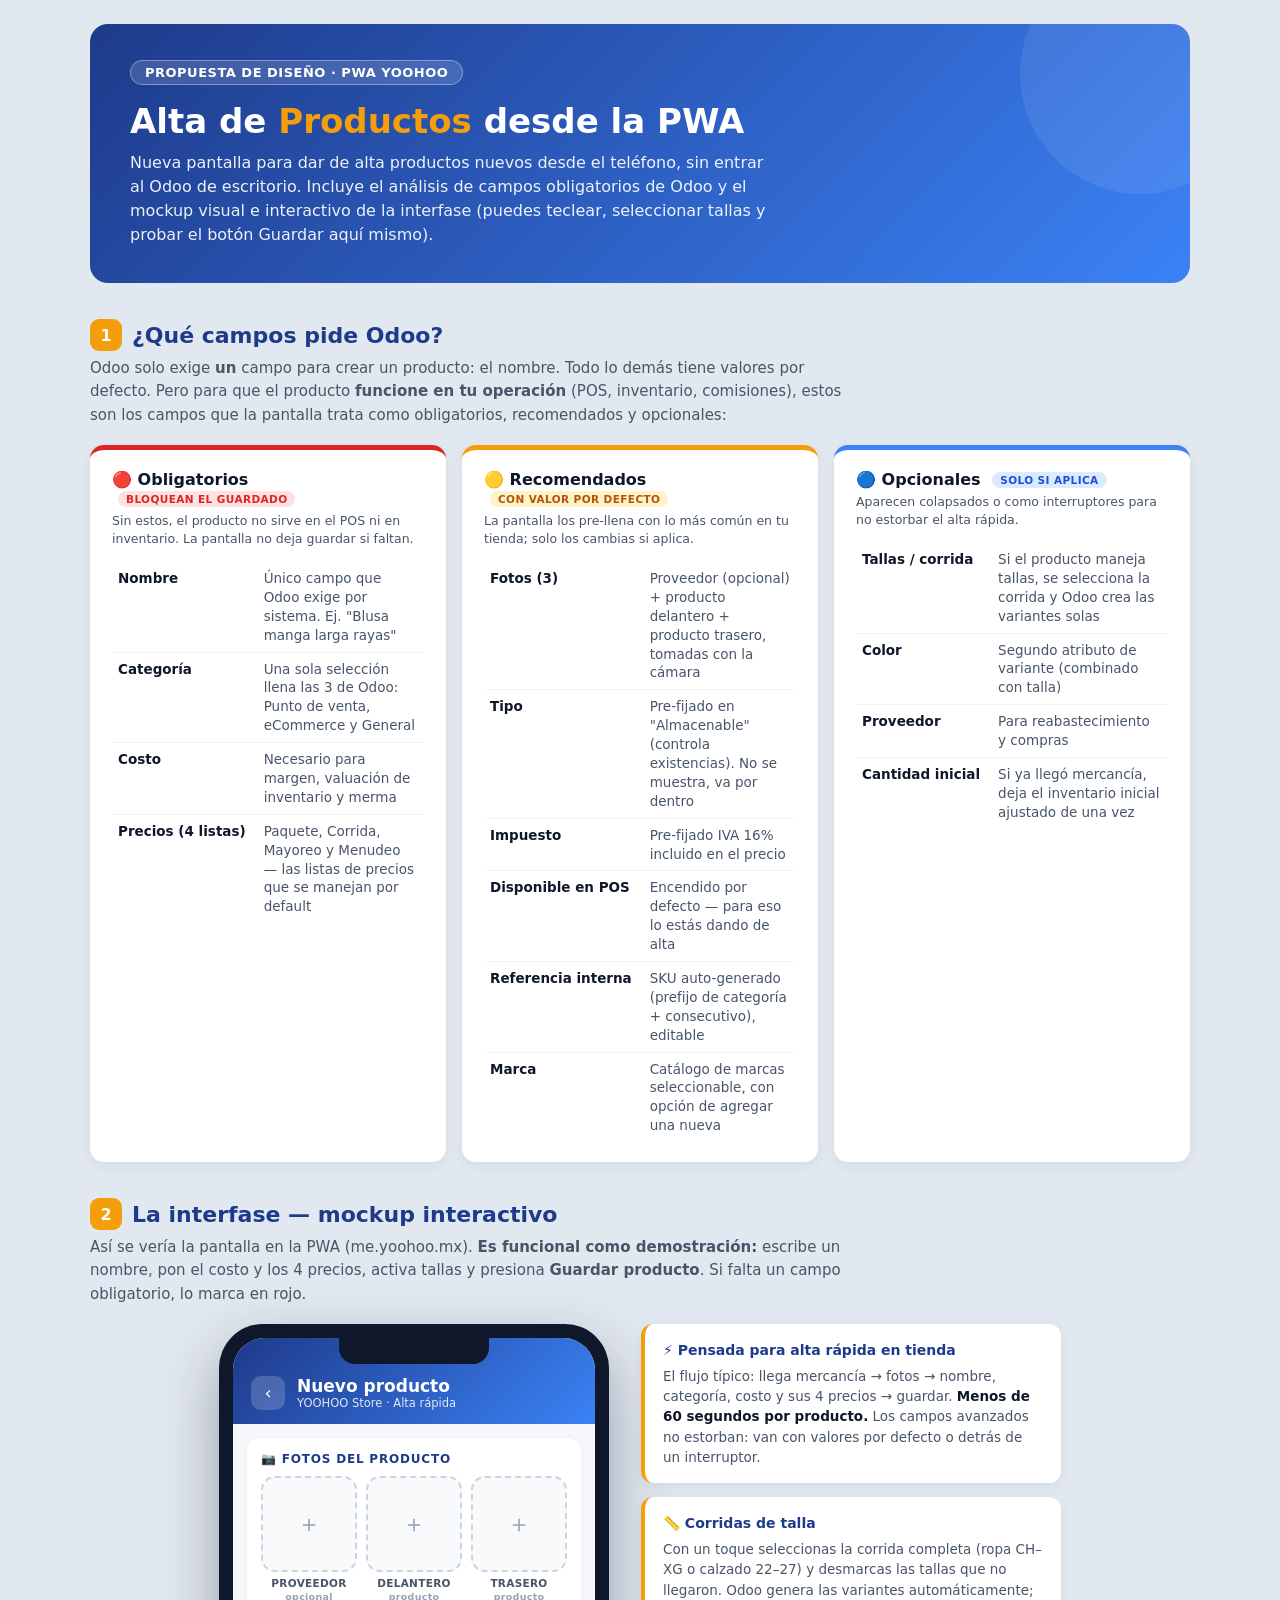
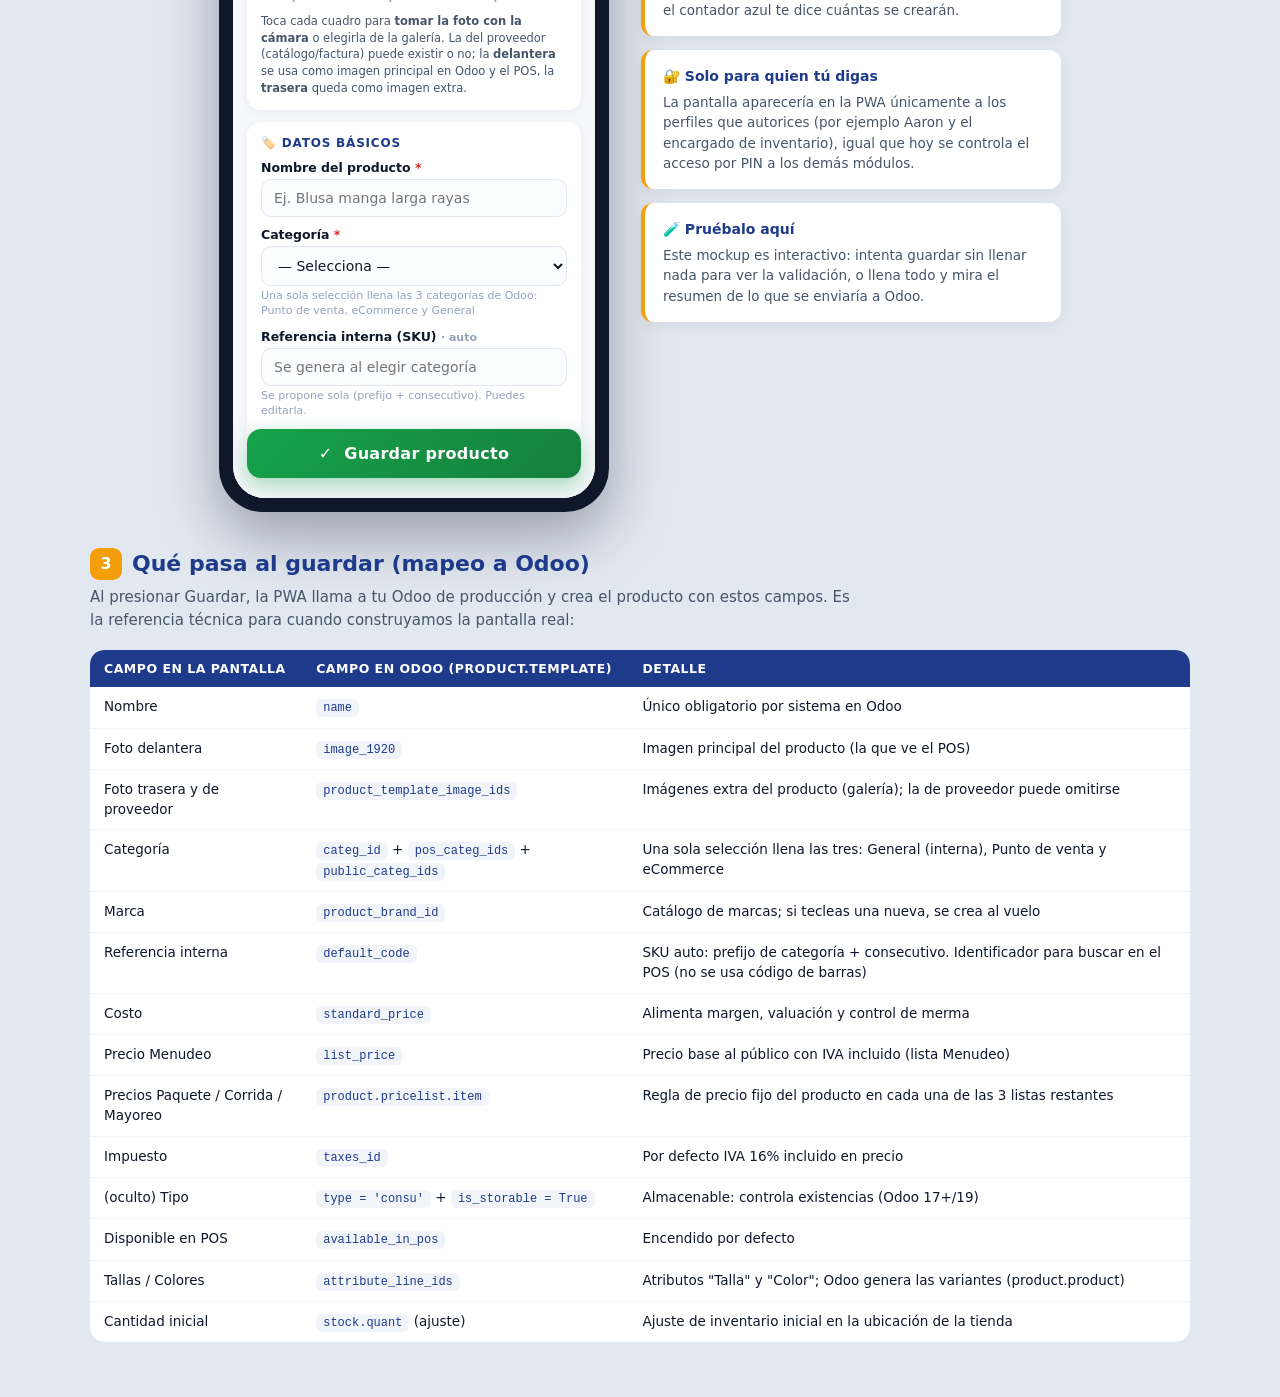
==== commit cf915eab: "Quita el código de barras (no se usa en la operación) Co-Authored-By: Claude Fable 5 <noreply@anthro" ====
--- a/alta-producto-pwa.html
+++ b/alta-producto-pwa.html
@@ -192,15 +192,6 @@
   .foto-slot .fl em{display:block;font-style:normal;font-weight:600;color:#94a3b8;font-size:9.5px;text-transform:none;}
   .foto-txt{font-size:11.5px;color:var(--gris);line-height:1.45;margin-top:10px;}
 
-  /* barcode */
-  .barcode-fila{display:flex;gap:8px;}
-  .barcode-fila input{flex:1;}
-  .btn-scan{
-    background:var(--oscuro);color:var(--blanco);border:none;border-radius:10px;
-    padding:0 14px;font-size:18px;cursor:pointer;flex-shrink:0;
-  }
-  .btn-scan:active{transform:scale(.96);}
-
   /* margen */
   .margen-caja{
     background:#f0fdf4;border:1px solid #bbf7d0;border-radius:10px;
@@ -330,7 +321,7 @@
   <h2 class="seccion"><span class="num">1</span> ¿Qué campos pide Odoo?</h2>
   <p class="intro">
     Odoo solo exige <b>un</b> campo para crear un producto: el nombre. Todo lo demás tiene valores por defecto.
-    Pero para que el producto <b>funcione en tu operación</b> (POS, escáner, inventario, comisiones), estos son
+    Pero para que el producto <b>funcione en tu operación</b> (POS, inventario, comisiones), estos son
     los campos que la pantalla trata como obligatorios, recomendados y opcionales:
   </p>
   <div class="tarjetas-campos">
@@ -340,7 +331,6 @@
       <table>
         <tr><td>Nombre</td><td>Único campo que Odoo exige por sistema. Ej. "Blusa manga larga rayas"</td></tr>
         <tr><td>Categoría</td><td>Una sola selección llena las 3 de Odoo: Punto de venta, eCommerce y General</td></tr>
-        <tr><td>Código de barras</td><td>Para cobrar con escáner en el POS. Debe ser único — la PWA lo valida contra Odoo</td></tr>
         <tr><td>Costo</td><td>Necesario para margen, valuación de inventario y merma</td></tr>
         <tr><td>Precios (4 listas)</td><td>Paquete, Corrida, Mayoreo y Menudeo — las listas de precios que se manejan por default</td></tr>
       </table>
@@ -373,7 +363,7 @@
   <h2 class="seccion"><span class="num">2</span> La interfase — mockup interactivo</h2>
   <p class="intro">
     Así se vería la pantalla en la PWA (me.yoohoo.mx). <b>Es funcional como demostración:</b> escribe un nombre,
-    pon precios, prueba el botón 📷 del código de barras, activa tallas y presiona <b>Guardar producto</b>.
+    pon el costo y los 4 precios, activa tallas y presiona <b>Guardar producto</b>.
     Si falta un campo obligatorio, lo marca en rojo.
   </p>
 
@@ -449,20 +439,6 @@
             </div>
           </div>
 
-          <!-- CÓDIGO DE BARRAS -->
-          <div class="bloque">
-            <h4>🔢 Código de barras</h4>
-            <div class="campo" id="c-barcode">
-              <label>Código de barras <span class="req">*</span></label>
-              <div class="barcode-fila">
-                <input type="text" id="inBarcode" placeholder="Escanéalo o tecléalo" oninput="quitaError(this)">
-                <button class="btn-scan" onclick="escanear()" title="Escanear con la cámara">📷</button>
-              </div>
-              <div class="ayuda">El botón abre la cámara del teléfono como escáner. La PWA verifica que no exista ya en Odoo.</div>
-              <div class="msg-error">Captura o escanea el código de barras</div>
-            </div>
-          </div>
-
           <!-- PRECIOS -->
           <div class="bloque">
             <h4>💲 Precios</h4>
@@ -578,15 +554,9 @@
     <div class="notas-laterales">
       <div class="nota">
         <span class="titulo-nota">⚡ Pensada para alta rápida en tienda</span>
-        El flujo típico: llega mercancía → foto → escaneas el código → nombre, categoría, costo y precio → guardar.
+        El flujo típico: llega mercancía → fotos → nombre, categoría, costo y sus 4 precios → guardar.
         <b>Menos de 60 segundos por producto.</b> Los campos avanzados no estorban: van con valores por defecto
         o detrás de un interruptor.
-      </div>
-      <div class="nota">
-        <span class="titulo-nota">📷 Escáner con la cámara</span>
-        El botón junto al código de barras abre la cámara del teléfono como lector
-        (igual que el checador usa la cámara para otras cosas). Si el código ya existe en Odoo,
-        la PWA avisa <b>antes</b> de guardar para no duplicar productos.
       </div>
       <div class="nota">
         <span class="titulo-nota">📏 Corridas de talla</span>
@@ -622,8 +592,7 @@
     <tr><td>Foto trasera y de proveedor</td><td><code>product_template_image_ids</code></td><td>Imágenes extra del producto (galería); la de proveedor puede omitirse</td></tr>
     <tr><td>Categoría</td><td><code>categ_id</code> + <code>pos_categ_ids</code> + <code>public_categ_ids</code></td><td>Una sola selección llena las tres: General (interna), Punto de venta y eCommerce</td></tr>
     <tr><td>Marca</td><td><code>product_brand_id</code></td><td>Catálogo de marcas; si tecleas una nueva, se crea al vuelo</td></tr>
-    <tr><td>Código de barras</td><td><code>barcode</code></td><td>Validación de unicidad antes de crear</td></tr>
-    <tr><td>Referencia interna</td><td><code>default_code</code></td><td>SKU auto: prefijo de categoría + consecutivo</td></tr>
+    <tr><td>Referencia interna</td><td><code>default_code</code></td><td>SKU auto: prefijo de categoría + consecutivo. Identificador para buscar en el POS (no se usa código de barras)</td></tr>
     <tr><td>Costo</td><td><code>standard_price</code></td><td>Alimenta margen, valuación y control de merma</td></tr>
     <tr><td>Precio Menudeo</td><td><code>list_price</code></td><td>Precio base al público con IVA incluido (lista Menudeo)</td></tr>
     <tr><td>Precios Paquete / Corrida / Mayoreo</td><td><code>product.pricelist.item</code></td><td>Regla de precio fijo del producto en cada una de las 3 listas restantes</td></tr>
@@ -641,15 +610,6 @@
   // ---------- fotos ----------
   function tomarFoto(el,emoji){
     el.classList.add('lista');el.textContent=emoji;
-  }
-
-  // ---------- escáner ----------
-  function escanear(){
-    const inp=document.getElementById('inBarcode');
-    inp.value='750'+String(Math.floor(1e9+ (Date.now()%9e9))).slice(0,10);
-    quitaError(inp);
-    inp.style.background='#f0fdf4';
-    setTimeout(()=>inp.style.background='',600);
   }
 
   // ---------- SKU ----------
@@ -719,7 +679,7 @@
   function guardar(){
     const oblig=[
       ['c-nombre','inNombre'],['c-categoria','inCategoria'],
-      ['c-barcode','inBarcode'],['c-costo','inCosto'],
+      ['c-costo','inCosto'],
       ['c-paquete','inPaquete'],['c-corrida','inCorrida'],
       ['c-mayoreo','inMayoreo'],['c-menudeo','inMenudeo']
     ];
@@ -745,7 +705,6 @@
       ['Categoría (POS·eCom·Gral)',document.getElementById('inCategoria').selectedOptions[0].text],
       ['SKU',v('inSku')||'—'],
       ['Marca',v('inMarca')||'—'],
-      ['Código de barras',v('inBarcode')],
       ['Costo','$'+(+v('inCosto')).toFixed(2)],
       ['Paquete / Corrida','$'+(+v('inPaquete')).toFixed(2)+' / $'+(+v('inCorrida')).toFixed(2)],
       ['Mayoreo / Menudeo','$'+(+v('inMayoreo')).toFixed(2)+' / $'+(+v('inMenudeo')).toFixed(2)],
@@ -761,7 +720,7 @@
   function cerrarOverlay(){document.getElementById('overlay').classList.remove('on');}
   function otroProducto(){
     cerrarOverlay();
-    ['inNombre','inBarcode','inSku','inCosto','inPaquete','inCorrida','inMayoreo','inMenudeo','inCant'].forEach(id=>document.getElementById(id).value='');
+    ['inNombre','inSku','inCosto','inPaquete','inCorrida','inMayoreo','inMenudeo','inCant'].forEach(id=>document.getElementById(id).value='');
     document.getElementById('inCategoria').value='';
     document.getElementById('inMarca').value='';
     document.getElementById('cajaMargen').style.display='none';
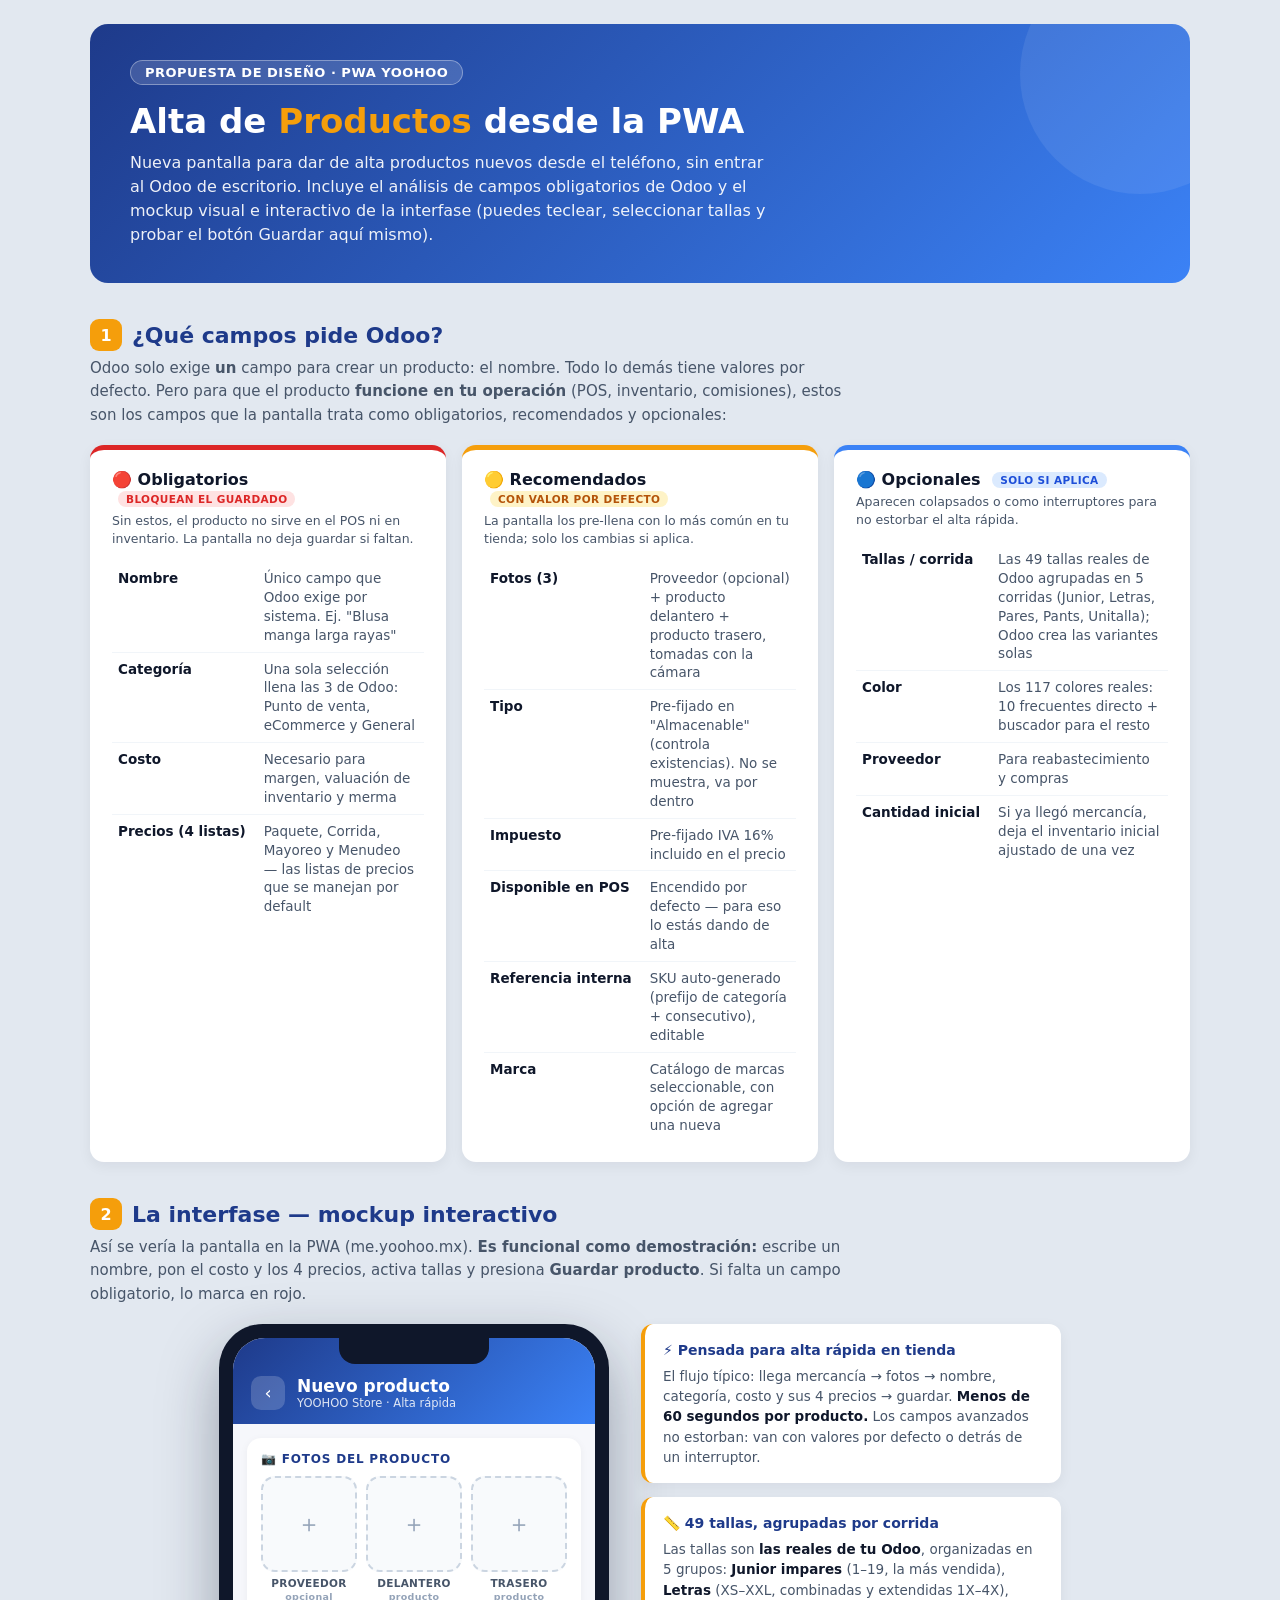
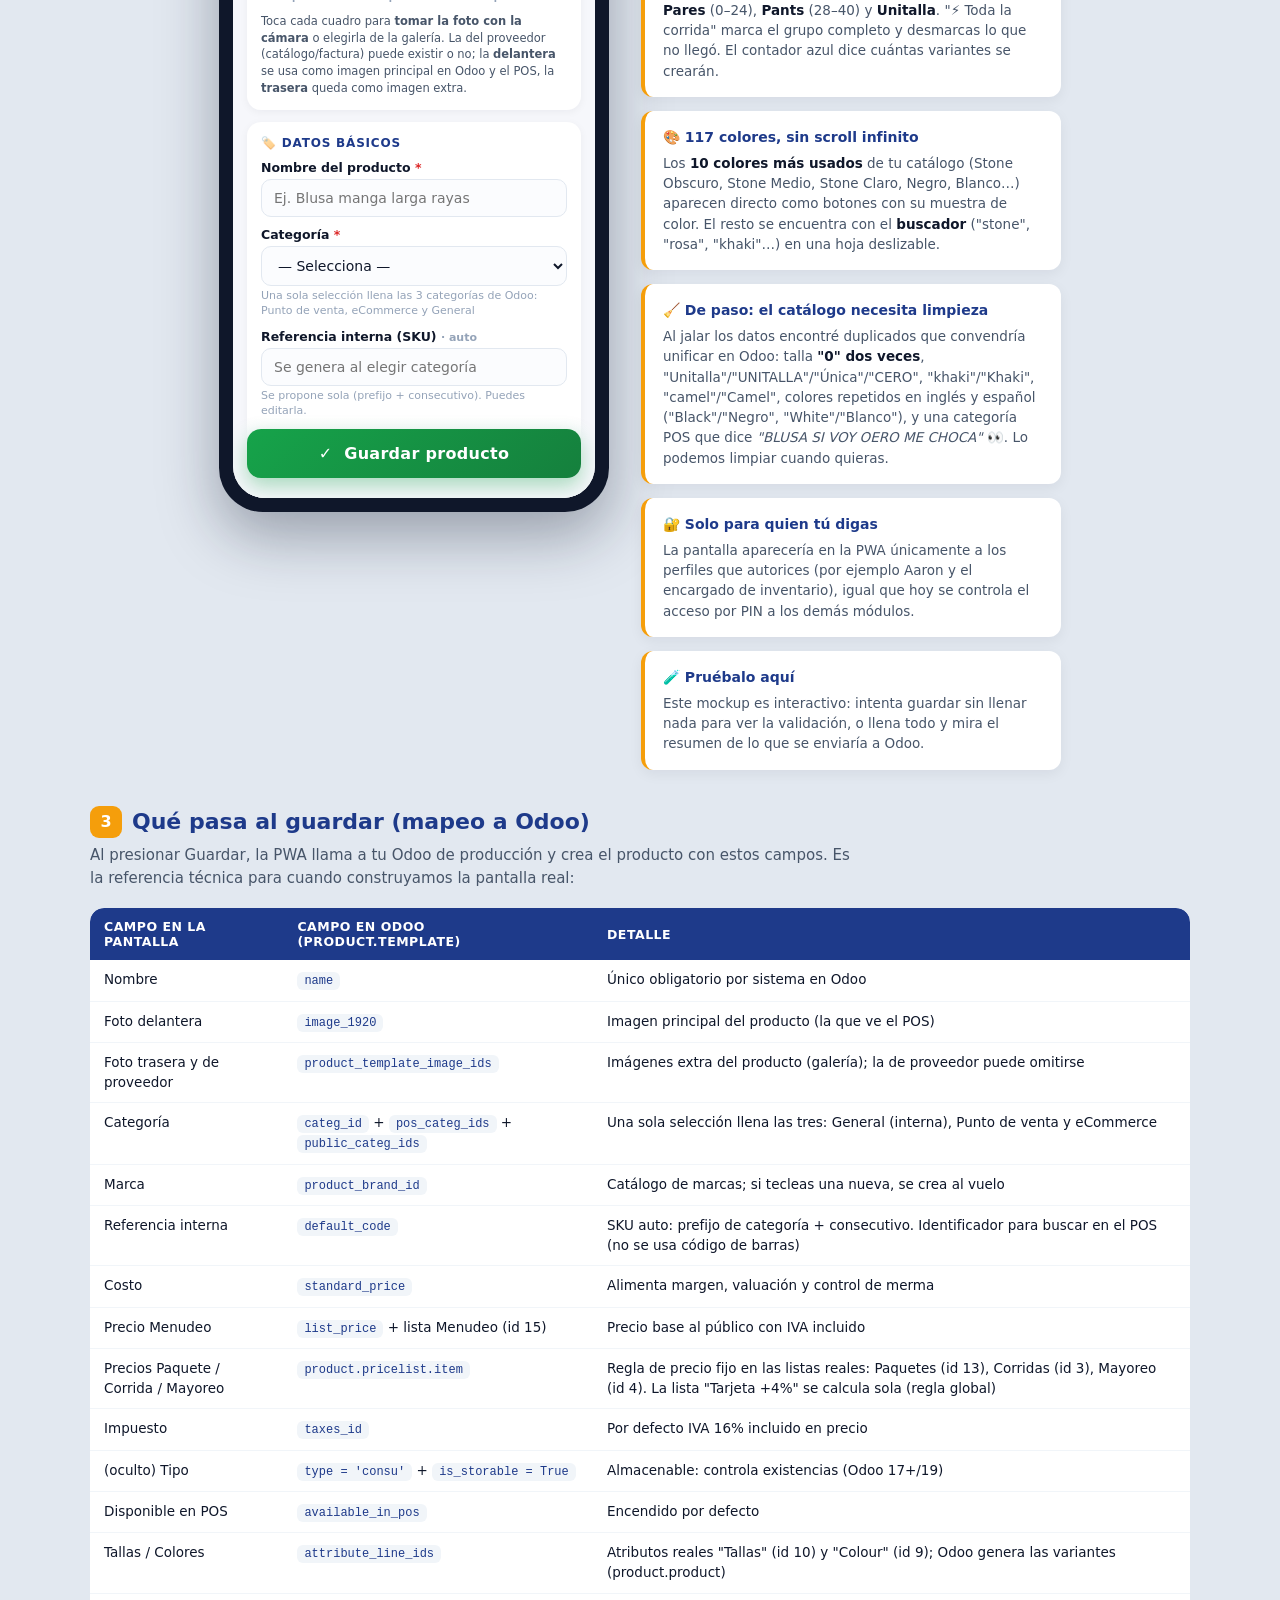
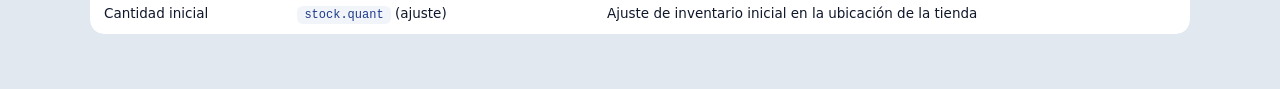
==== commit 92d4cd98: "Tallas y colores reales de Odoo: 49 tallas en 5 grupos de corrida, 117 colores con frecuentes y busc" ====
--- a/alta-producto-pwa.html
+++ b/alta-producto-pwa.html
@@ -206,15 +206,64 @@
     padding:7px 13px;border-radius:999px;border:1.5px solid var(--borde);
     background:var(--blanco);font-size:13px;font-weight:700;color:var(--gris);
     cursor:pointer;user-select:none;transition:.12s;
+    display:inline-flex;align-items:center;gap:6px;
   }
   .chips .ch.on{background:var(--azul);border-color:var(--azul);color:var(--blanco);}
-  .preset-fila{display:flex;gap:8px;margin-bottom:10px;}
-  .preset{
-    flex:1;text-align:center;font-size:11.5px;font-weight:800;
-    border:1.5px solid var(--borde);border-radius:10px;padding:7px 4px;
-    cursor:pointer;color:var(--gris);background:#fbfcfe;
-  }
-  .preset.on{border-color:var(--acento);background:#fffbeb;color:#b45309;}
+  .tag-real{
+    font-size:9.5px;background:#dcfce7;color:#166534;border-radius:999px;
+    padding:2px 8px;letter-spacing:.3px;
+  }
+
+  /* grupos de corrida (segmentos) */
+  .seg-scroll{
+    display:flex;gap:6px;overflow-x:auto;padding-bottom:6px;margin-bottom:8px;
+    scrollbar-width:none;
+  }
+  .seg-scroll::-webkit-scrollbar{display:none;}
+  .seg{
+    flex-shrink:0;padding:7px 12px;border-radius:10px;font-size:12px;font-weight:800;
+    border:1.5px solid var(--borde);background:#fbfcfe;color:var(--gris);cursor:pointer;
+    white-space:nowrap;
+  }
+  .seg.on{background:var(--acento);border-color:var(--acento);color:var(--blanco);}
+  .seg .cnt{
+    background:rgba(0,0,0,.12);border-radius:999px;padding:0 6px;font-size:10.5px;margin-left:4px;
+  }
+  .acciones-corrida{display:flex;gap:8px;margin-bottom:9px;}
+  .acciones-corrida button{
+    flex:1;padding:8px;border-radius:9px;font-size:12px;font-weight:800;cursor:pointer;
+    font-family:inherit;border:1.5px solid var(--borde);background:var(--blanco);color:var(--azul);
+  }
+  .sel-line{font-size:11.5px;color:var(--gris);margin-top:8px;line-height:1.5;}
+  .sel-line b{color:var(--azul);}
+
+  /* swatches de color */
+  .sw-c{
+    width:15px;height:15px;border-radius:50%;flex-shrink:0;
+    border:1px solid rgba(0,0,0,.18);display:inline-block;
+  }
+  .btn-todos{
+    width:100%;margin-top:9px;padding:10px;border-radius:10px;font-size:13px;font-weight:800;
+    cursor:pointer;font-family:inherit;border:1.5px dashed #94a3b8;background:#f8fafc;color:var(--gris);
+  }
+  .chips .ch .x{opacity:.7;font-weight:400;}
+
+  /* hoja selector de colores */
+  .hoja-colores input{
+    width:100%;padding:11px 13px;font-size:14px;border:1.5px solid var(--borde);
+    border-radius:11px;background:#fbfcfe;outline:none;font-family:inherit;margin-bottom:10px;
+  }
+  .lista-colores{
+    display:grid;grid-template-columns:1fr 1fr;gap:6px;
+    max-height:330px;overflow-y:auto;margin-bottom:14px;
+  }
+  .item-color{
+    display:flex;align-items:center;gap:8px;padding:8px 10px;border-radius:10px;
+    border:1.5px solid var(--borde);font-size:12px;font-weight:700;color:var(--gris);
+    cursor:pointer;user-select:none;
+  }
+  .item-color.on{border-color:var(--azul);background:#eff6ff;color:var(--azul);}
+  .item-color .sw-c{width:18px;height:18px;}
 
   /* switch */
   .switch-fila{display:flex;justify-content:space-between;align-items:center;gap:10px;}
@@ -351,8 +400,8 @@
       <h3>🔵 Opcionales <span class="etq b">SOLO SI APLICA</span></h3>
       <p class="sub">Aparecen colapsados o como interruptores para no estorbar el alta rápida.</p>
       <table>
-        <tr><td>Tallas / corrida</td><td>Si el producto maneja tallas, se selecciona la corrida y Odoo crea las variantes solas</td></tr>
-        <tr><td>Color</td><td>Segundo atributo de variante (combinado con talla)</td></tr>
+        <tr><td>Tallas / corrida</td><td>Las 49 tallas reales de Odoo agrupadas en 5 corridas (Junior, Letras, Pares, Pants, Unitalla); Odoo crea las variantes solas</td></tr>
+        <tr><td>Color</td><td>Los 117 colores reales: 10 frecuentes directo + buscador para el resto</td></tr>
         <tr><td>Proveedor</td><td>Para reabastecimiento y compras</td></tr>
         <tr><td>Cantidad inicial</td><td>Si ya llegó mercancía, deja el inventario inicial ajustado de una vez</td></tr>
       </table>
@@ -414,11 +463,23 @@
               <label>Categoría <span class="req">*</span></label>
               <select id="inCategoria" onchange="quitaError(this);sugiereSku()">
                 <option value="">— Selecciona —</option>
+                <option value="JEA">Jeans</option>
+                <option value="SKI">Skinny</option>
+                <option value="MOM">Mom</option>
+                <option value="WID">Wide Leg</option>
+                <option value="CAR">Cargo</option>
                 <option value="BLU">Blusas</option>
+                <option value="CAM">Camisas</option>
+                <option value="FAL">Faldas</option>
+                <option value="VES">Vestidos</option>
+                <option value="SHO">Shorts</option>
+                <option value="BER">Bermudas</option>
+                <option value="CHA">Chamarras</option>
+                <option value="SUD">Sudaderas</option>
                 <option value="PAN">Pantalones</option>
-                <option value="VES">Vestidos</option>
-                <option value="CAL">Calzado</option>
-                <option value="ACC">Accesorios</option>
+                <option value="LEG">Leggings</option>
+                <option value="JOG">Jogger</option>
+                <option value="BOD">Bodys</option>
               </select>
               <div class="ayuda">Una sola selección llena las 3 categorías de Odoo: Punto de venta, eCommerce y General</div>
               <div class="msg-error">Selecciona la categoría</div>
@@ -488,26 +549,27 @@
 
           <!-- TALLAS / VARIANTES -->
           <div class="bloque">
-            <h4>📏 Tallas y variantes</h4>
+            <h4>📏 Tallas y variantes <span class="tag-real">datos reales de Odoo</span></h4>
             <div class="switch-fila" style="margin-bottom:10px">
               <div class="txt"><b>¿Maneja tallas?</b><span>Odoo creará una variante por talla</span></div>
               <div class="sw" id="swTallas" onclick="toggleTallas()"></div>
             </div>
             <div id="zonaTallas" style="display:none">
-              <div class="preset-fila">
-                <div class="preset" onclick="preset('ropa',this)">👚 ROPA<br>CH·M·G·XG</div>
-                <div class="preset" onclick="preset('calzado',this)">👟 CALZADO<br>22 – 27</div>
+              <label style="display:block;font-size:12.5px;font-weight:700;margin-bottom:6px">Tallas <span class="opt">· 49 en catálogo, por grupo de corrida</span></label>
+              <div class="seg-scroll" id="segGrupos"></div>
+              <div class="acciones-corrida">
+                <button onclick="corridaCompleta()">⚡ Toda la corrida</button>
+                <button onclick="limpiaGrupo()">✕ Limpiar grupo</button>
               </div>
               <div class="chips" id="chipsTallas"></div>
-              <div class="campo" style="margin-top:12px">
-                <label>Colores <span class="opt">· opcional</span></label>
-                <div class="chips" id="chipsColores">
-                  <div class="ch" onclick="toggleChip(this)">Negro</div>
-                  <div class="ch" onclick="toggleChip(this)">Blanco</div>
-                  <div class="ch" onclick="toggleChip(this)">Rojo</div>
-                  <div class="ch" onclick="toggleChip(this)">Azul</div>
-                  <div class="ch" onclick="toggleChip(this)">Rosa</div>
-                </div>
+              <div class="sel-line" id="tallasSelTxt"></div>
+
+              <div class="campo" style="margin-top:14px">
+                <label>Colores <span class="opt">· opcional · 117 en catálogo</span></label>
+                <div class="ayuda" style="margin:0 0 7px">Los más usados en tu tienda, directo. El resto en el buscador:</div>
+                <div class="chips" id="colorFrec"></div>
+                <button class="btn-todos" onclick="abreColores()">🎨 Buscar en todos los colores (117)…</button>
+                <div class="chips" id="coloresSelZona" style="margin-top:9px"></div>
               </div>
               <div class="resumen-var" id="resVar" style="display:none"></div>
             </div>
@@ -531,6 +593,18 @@
 
         <div class="pie-guardar">
           <button class="btn-guardar" onclick="guardar()">✓ &nbsp;Guardar producto</button>
+        </div>
+
+        <!-- HOJA SELECTOR DE COLORES -->
+        <div class="overlay" id="ovColores">
+          <div class="hoja hoja-colores">
+            <h3 style="margin-bottom:10px">🎨 Colores del catálogo</h3>
+            <input type="text" id="buscaColor" placeholder="Buscar color… (ej. stone, rosa, khaki)" oninput="pintaListaColores()">
+            <div class="lista-colores" id="listaColores"></div>
+            <div class="btns">
+              <button class="principal" id="btnColoresListo" onclick="cierraColores()">Listo</button>
+            </div>
+          </div>
         </div>
 
         <!-- OVERLAY DE ÉXITO -->
@@ -559,10 +633,23 @@
         o detrás de un interruptor.
       </div>
       <div class="nota">
-        <span class="titulo-nota">📏 Corridas de talla</span>
-        Con un toque seleccionas la corrida completa (ropa CH–XG o calzado 22–27) y desmarcas
-        las tallas que no llegaron. Odoo genera las variantes automáticamente; el contador azul
-        te dice cuántas se crearán.
+        <span class="titulo-nota">📏 49 tallas, agrupadas por corrida</span>
+        Las tallas son <b>las reales de tu Odoo</b>, organizadas en 5 grupos: <b>Junior impares</b> (1–19, la más vendida),
+        <b>Letras</b> (XS–XXL, combinadas y extendidas 1X–4X), <b>Pares</b> (0–24), <b>Pants</b> (28–40) y <b>Unitalla</b>.
+        "⚡ Toda la corrida" marca el grupo completo y desmarcas lo que no llegó. El contador azul dice cuántas variantes se crearán.
+      </div>
+      <div class="nota">
+        <span class="titulo-nota">🎨 117 colores, sin scroll infinito</span>
+        Los <b>10 colores más usados</b> de tu catálogo (Stone Obscuro, Stone Medio, Stone Claro, Negro, Blanco…)
+        aparecen directo como botones con su muestra de color. El resto se encuentra con el
+        <b>buscador</b> ("stone", "rosa", "khaki"…) en una hoja deslizable.
+      </div>
+      <div class="nota">
+        <span class="titulo-nota">🧹 De paso: el catálogo necesita limpieza</span>
+        Al jalar los datos encontré duplicados que convendría unificar en Odoo:
+        talla <b>"0" dos veces</b>, "Unitalla"/"UNITALLA"/"Única"/"CERO", "khaki"/"Khaki", "camel"/"Camel",
+        colores repetidos en inglés y español ("Black"/"Negro", "White"/"Blanco"), y una categoría POS que dice
+        <i>"BLUSA SI VOY OERO ME CHOCA"</i> 👀. Lo podemos limpiar cuando quieras.
       </div>
       <div class="nota">
         <span class="titulo-nota">🔐 Solo para quien tú digas</span>
@@ -594,12 +681,12 @@
     <tr><td>Marca</td><td><code>product_brand_id</code></td><td>Catálogo de marcas; si tecleas una nueva, se crea al vuelo</td></tr>
     <tr><td>Referencia interna</td><td><code>default_code</code></td><td>SKU auto: prefijo de categoría + consecutivo. Identificador para buscar en el POS (no se usa código de barras)</td></tr>
     <tr><td>Costo</td><td><code>standard_price</code></td><td>Alimenta margen, valuación y control de merma</td></tr>
-    <tr><td>Precio Menudeo</td><td><code>list_price</code></td><td>Precio base al público con IVA incluido (lista Menudeo)</td></tr>
-    <tr><td>Precios Paquete / Corrida / Mayoreo</td><td><code>product.pricelist.item</code></td><td>Regla de precio fijo del producto en cada una de las 3 listas restantes</td></tr>
+    <tr><td>Precio Menudeo</td><td><code>list_price</code> + lista Menudeo (id 15)</td><td>Precio base al público con IVA incluido</td></tr>
+    <tr><td>Precios Paquete / Corrida / Mayoreo</td><td><code>product.pricelist.item</code></td><td>Regla de precio fijo en las listas reales: Paquetes (id 13), Corridas (id 3), Mayoreo (id 4). La lista "Tarjeta +4%" se calcula sola (regla global)</td></tr>
     <tr><td>Impuesto</td><td><code>taxes_id</code></td><td>Por defecto IVA 16% incluido en precio</td></tr>
     <tr><td>(oculto) Tipo</td><td><code>type = 'consu'</code> + <code>is_storable = True</code></td><td>Almacenable: controla existencias (Odoo 17+/19)</td></tr>
     <tr><td>Disponible en POS</td><td><code>available_in_pos</code></td><td>Encendido por defecto</td></tr>
-    <tr><td>Tallas / Colores</td><td><code>attribute_line_ids</code></td><td>Atributos "Talla" y "Color"; Odoo genera las variantes (product.product)</td></tr>
+    <tr><td>Tallas / Colores</td><td><code>attribute_line_ids</code></td><td>Atributos reales "Tallas" (id 10) y "Colour" (id 9); Odoo genera las variantes (product.product)</td></tr>
     <tr><td>Cantidad inicial</td><td><code>stock.quant</code> (ajuste)</td><td>Ajuste de inventario inicial en la ubicación de la tienda</td></tr>
   </table>
   </div>
@@ -638,36 +725,147 @@
     document.getElementById('txtMargen').textContent=(hayNegativo?'⚠️ ':'')+partes.join(' · ');
   }
 
-  // ---------- tallas ----------
-  const CORRIDAS={
-    ropa:['CH','M','G','XG'],
-    calzado:['22','22.5','23','23.5','24','24.5','25','25.5','26','26.5','27']
+  // ---------- datos reales de Odoo (yoohoo2, 2026-07-06) ----------
+  const ODOO={"colores":[{"n":"Almendra","h":"#EFDECD"},{"n":"Amarillo Mantequilla","h":"#FFF4A3"},{"n":"Avena","h":"#E8DCC4"},{"n":"Azul Claro","h":"#ADD8E6"},{"n":"Azul Claro/Negro","h":"#ADD8E6"},{"n":"Azul Hielo","h":"#D6F1FF"},{"n":"Azul Marino/Marfil","h":"#1A2F4A"},{"n":"Azul Piedra","h":"#5D6D7E"},{"n":"Azul/Blanco","h":"#0000FF"},{"n":"Beige/Azul Marino","h":"#F5F5DC"},{"n":"Blanco/Azul","h":"#FFFFFF"},{"n":"Blanco/Rosa","h":"#FFFFFF"},{"n":"Blanco/Taupe","h":"#FFFFFF"},{"n":"Caoba","h":"#7B3F2A"},{"n":"Caqui Claro","h":"#D5C9A5"},{"n":"Chocolate","h":"#3C2415"},{"n":"Crema/Negro","h":"#F5F5DC"},{"n":"Kiwi","h":"#8EE53F"},{"n":"Lima","h":"#BFFF00"},{"n":"Menta Apagada","h":"#A8C4B0"},{"n":"Moka","h":"#8B6F47"},{"n":"Naranja Claro","h":"#FFB347"},{"n":"Natural","h":"#E8DCC4"},{"n":"Natural/Negro","h":"#E8DCC4"},{"n":"Rosa Lila","h":"#D8A5C4"},{"n":"Rosa Piedra","h":"#C9A6A6"},{"n":"Rubor","h":"#FFB6B0"},{"n":"Taupe","h":"#967B68"},{"n":"Tiza","h":"#F5F2E7"},{"n":"Verde Azulado","h":"#008B8B"},{"n":"Verde Olivo/Marfil","h":"#556B2F"},{"n":"Wine Red","h":"#751a1a"},{"n":"Light blue","h":"#60a9e1"},{"n":"Dark pink","h":"#e15699"},{"n":"Dark Blue","h":"#1446db"},{"n":"Blue","h":"#3498DB"},{"n":"Red","h":"#eb1e1e"},{"n":"Black","h":"#272020"},{"n":"White","h":"#fdf7f7"},{"n":"Purple","h":"#eda6e7"},{"n":"Pink","h":"#f287d9"},{"n":"Yellow","h":"#e1c823"},{"n":"Rojo","h":"#FF0000"},{"n":"Verde","h":"#008000"},{"n":"Azul","h":"#0000FF"},{"n":"Stone","h":"#5D91BF"},{"n":"Bleanch","h":"#B3E5FC"},{"n":"Gris","h":"#808080"},{"n":"Negro","h":"#000000"},{"n":"Crudo","h":"#F5F5DC"},{"n":"Blanco","h":"#FFFFFF"},{"n":"Café","h":"#8B4513"},{"n":"Beige","h":"#F5F5DC"},{"n":"Arena","h":"#D2B48C"},{"n":"Naranja","h":"#FFA500"},{"n":"Amarillo","h":"#FFD700"},{"n":"Rosa","h":"#FFB6C1"},{"n":"Lila","h":"#C8A2C8"},{"n":"Morado","h":"#800080"},{"n":"Khaki","h":"#C3B091"},{"n":"Malva","h":"#E0B0FF"},{"n":"Azul Cielo","h":"#87CEEB"},{"n":"Azul Marino","h":"#001F5B"},{"n":"Camel","h":"#C19A6B"},{"n":"Negro Piel","h":"#1C1008"},{"n":"Stone Wash Dark","h":"#3B4F6B"},{"n":"Stone Wash Medio","h":"#6B82A0"},{"n":"Verde Brillante","h":"#39FF14"},{"n":"Verde Olivo","h":"#6B8E23"},{"n":"En Crudo","h":"#EDE8D0"},{"n":"Palo de Rosa","h":"#E8B4B8"},{"n":"Beanch","h":"#F5E6C8"},{"n":"Coral","h":"#FF7F7F"},{"n":"Terracota","h":"#C06040"},{"n":"Menta","h":"#98FF98"},{"n":"Turquesa","h":"#40E0D0"},{"n":"Dorado","h":"#FFD700"},{"n":"Plata","h":"#C0C0C0"},{"n":"Vino","h":"#722F37"},{"n":"Borgoña","h":"#800020"},{"n":"Durazno","h":"#FFCBA4"},{"n":"Aqua","h":"#00FFFF"},{"n":"Multicolor","h":"#FF69B4"},{"n":"Estampado","h":"#9E9E9E"},{"n":"Lavanda","h":"#E6E6FA"},{"n":"Salmon","h":"#FA8072"},{"n":"Hueso","h":"#F9F6EE"},{"n":"Indigo","h":"#4B0082"},{"n":"Mostaza","h":"#FFDB58"},{"n":"Caqui","h":"#BDB76B"},{"n":"Celeste","h":"#B2FFFF"},{"n":"Marino","h":"#003153"},{"n":"Mezclilla","h":"#4A6D8C"},{"n":"Stone Claro","h":""},{"n":"Stone Medio","h":""},{"n":"Stone Obscuro","h":""},{"n":"Mamey","h":""},{"n":"Metalico","h":""},{"n":"Guinda","h":""},{"n":"Bordo","h":""},{"n":"camel","h":""},{"n":"Fiusha","h":"#bb298e"},{"n":"Gris Claro","h":""},{"n":"Gris Obscuro","h":""},{"n":"Verde Militar","h":""},{"n":"Azul Rey","h":""},{"n":"Rojo vino","h":""},{"n":"khaki","h":""},{"n":"Stone Wash Claro","h":""},{"n":"Marfil","h":""},{"n":"Verde menta","h":""},{"n":"Crema","h":""},{"n":"Beigue Piedra","h":""},{"n":"Toffe (Caramelo Café)","h":""},{"n":"Concrete Stone Medio","h":""},{"n":"Único","h":""},{"n":"Champague","h":"#f4eacd"}],"tallas":["S","S/M","XS","M/L","XL","1","XXL","3","5","7","9","11","13","15","17","19","4","6","8","10","12","14","16","M","L","28","30","32","34","36","38","40","XS/S","L/XL","Única","1X","2X","3X","4X","24 XL","Unitalla","0","CERO","UNITALLA","0","18","20","22","24"],"color_freq":[["Stone Obscuro",476],["Stone Medio",360],["Stone Claro",287],["Negro",276],["Blanco",145],["Verde",115],["Stone",92],["Beige",89],["Rosa",82],["Café",82],["Azul",79],["Gris",66],["Black",52],["khaki",50],["Rojo",50]]};
+
+  // colores del catálogo sin html_color en Odoo → tono aproximado para el swatch
+  const HEX_FIX={'Stone Claro':'#A8BDD0','Stone Medio':'#6B82A0','Stone Obscuro':'#3B4F6B',
+    'Mamey':'#E8A33D','Metalico':'#B0B0B8','Guinda':'#7B1E3B','Bordo':'#5C1A2E','camel':'#C19A6B',
+    'Gris Claro':'#C8CDD2','Gris Obscuro':'#55595E','Verde Militar':'#4B5320','Azul Rey':'#1A3FA8',
+    'Rojo vino':'#722F37','khaki':'#C3B091','Stone Wash Claro':'#9FB6CC','Marfil':'#F2EFE1',
+    'Verde menta':'#98D8C1','Crema':'#F3E9D2','Beigue Piedra':'#D6C7B0','Toffe (Caramelo Café)':'#B08050',
+    'Concrete Stone Medio':'#8A9BA8','Único':'#E5E7EB'};
+  function hexDe(nombre){
+    const c=ODOO.colores.find(x=>x.n===nombre);
+    return (c&&c.h)||HEX_FIX[nombre]||'#d1d5db';
+  }
+
+  // ---------- tallas: agrupación por tipo de corrida ----------
+  function grupoDe(t){
+    if(/unitalla|única|cero/i.test(t))return 'Unitalla';
+    const n=parseFloat(t);
+    if(isNaN(n))return 'Letras';
+    if(n>=28)return 'Pants 28-40';
+    return n%2===1?'Junior impares':'Pares 0-24';
+  }
+  const GRUPOS={};
+  const ORDEN_G=['Junior impares','Letras','Pares 0-24','Pants 28-40','Unitalla'];
+  [...new Set(ODOO.tallas)].forEach(t=>{
+    const g=grupoDe(t);(GRUPOS[g]=GRUPOS[g]||[]).push(t);
+  });
+  const numOrd=(a,b)=>{
+    const na=parseFloat(a),nb=parseFloat(b);
+    if(!isNaN(na)&&!isNaN(nb))return na-nb;
+    return String(a).localeCompare(String(b));
   };
+  Object.values(GRUPOS).forEach(arr=>arr.sort(numOrd));
+
+  let grupoActivo='Junior impares';
+  const tallasSel=new Set(), coloresSel=new Set();
+
+  function pintaGrupos(){
+    const cont=document.getElementById('segGrupos');
+    cont.innerHTML='';
+    ORDEN_G.filter(g=>GRUPOS[g]).forEach(g=>{
+      const b=document.createElement('div');
+      b.className='seg'+(g===grupoActivo?' on':'');
+      const nSel=GRUPOS[g].filter(t=>tallasSel.has(t)).length;
+      b.innerHTML=g+(nSel?'<span class="cnt">'+nSel+'</span>':'');
+      b.onclick=()=>{grupoActivo=g;pintaGrupos();pintaTallas();};
+      cont.appendChild(b);
+    });
+  }
+  function pintaTallas(){
+    const cont=document.getElementById('chipsTallas');
+    cont.innerHTML='';
+    (GRUPOS[grupoActivo]||[]).forEach(t=>{
+      const d=document.createElement('div');
+      d.className='ch'+(tallasSel.has(t)?' on':'');d.textContent=t;
+      d.onclick=()=>{tallasSel.has(t)?tallasSel.delete(t):tallasSel.add(t);pintaGrupos();pintaTallas();cuentaVariantes();};
+      cont.appendChild(d);
+    });
+    pintaSelLine();
+  }
+  function pintaSelLine(){
+    const el=document.getElementById('tallasSelTxt');
+    el.innerHTML=tallasSel.size
+      ?'<b>'+tallasSel.size+' talla'+(tallasSel.size>1?'s':'')+':</b> '+[...tallasSel].sort(numOrd).join(', ')
+      :'Toca las tallas que llegaron, o usa "Toda la corrida"';
+  }
+  function corridaCompleta(){
+    (GRUPOS[grupoActivo]||[]).forEach(t=>tallasSel.add(t));
+    pintaGrupos();pintaTallas();cuentaVariantes();
+  }
+  function limpiaGrupo(){
+    (GRUPOS[grupoActivo]||[]).forEach(t=>tallasSel.delete(t));
+    pintaGrupos();pintaTallas();cuentaVariantes();
+  }
   function toggleTallas(){
     const sw=document.getElementById('swTallas');
     sw.classList.toggle('on');
     document.getElementById('zonaTallas').style.display=sw.classList.contains('on')?'block':'none';
+    if(sw.classList.contains('on')){pintaGrupos();pintaTallas();pintaColorFrec();pintaColoresSel();}
     cuentaVariantes();
   }
-  function preset(tipo,el){
-    document.querySelectorAll('.preset').forEach(p=>p.classList.remove('on'));
-    el.classList.add('on');
-    const cont=document.getElementById('chipsTallas');
+
+  // ---------- colores ----------
+  function chipColor(nombre,activo,onclick){
+    const d=document.createElement('div');
+    d.className='ch'+(activo?' on':'');
+    d.innerHTML='<span class="sw-c" style="background:'+hexDe(nombre)+'"></span>'+nombre;
+    d.onclick=onclick;
+    return d;
+  }
+  function toggleColor(n){
+    coloresSel.has(n)?coloresSel.delete(n):coloresSel.add(n);
+    pintaColorFrec();pintaColoresSel();cuentaVariantes();
+    if(document.getElementById('ovColores').classList.contains('on'))pintaListaColores();
+  }
+  function pintaColorFrec(){
+    const cont=document.getElementById('colorFrec');
     cont.innerHTML='';
-    CORRIDAS[tipo].forEach(t=>{
-      const d=document.createElement('div');
-      d.className='ch on';d.textContent=t;
-      d.onclick=()=>{d.classList.toggle('on');cuentaVariantes();};
+    ODOO.color_freq.slice(0,10).forEach(([n])=>{
+      cont.appendChild(chipColor(n,coloresSel.has(n),()=>toggleColor(n)));
+    });
+  }
+  function pintaColoresSel(){
+    const cont=document.getElementById('coloresSelZona');
+    cont.innerHTML='';
+    const extras=[...coloresSel].filter(n=>!ODOO.color_freq.slice(0,10).some(([f])=>f===n));
+    extras.forEach(n=>{
+      const d=chipColor(n,true,()=>toggleColor(n));
+      d.innerHTML+=' <span class="x">✕</span>';
       cont.appendChild(d);
     });
-    cuentaVariantes();
-  }
-  function toggleChip(el){el.classList.toggle('on');cuentaVariantes();}
+  }
+  function abreColores(){
+    document.getElementById('ovColores').classList.add('on');
+    document.getElementById('buscaColor').value='';
+    pintaListaColores();
+  }
+  function cierraColores(){
+    document.getElementById('ovColores').classList.remove('on');
+    pintaColorFrec();pintaColoresSel();cuentaVariantes();
+  }
+  function pintaListaColores(){
+    const q=document.getElementById('buscaColor').value.toLowerCase();
+    const cont=document.getElementById('listaColores');
+    cont.innerHTML='';
+    ODOO.colores.filter(c=>c.n.toLowerCase().includes(q)).forEach(c=>{
+      const d=document.createElement('div');
+      d.className='item-color'+(coloresSel.has(c.n)?' on':'');
+      d.innerHTML='<span class="sw-c" style="background:'+hexDe(c.n)+'"></span>'+c.n;
+      d.onclick=()=>toggleColor(c.n);
+      cont.appendChild(d);
+    });
+    document.getElementById('btnColoresListo').textContent=
+      coloresSel.size?'Listo ('+coloresSel.size+' color'+(coloresSel.size>1?'es':'')+')':'Listo';
+  }
+
   function cuentaVariantes(){
     const res=document.getElementById('resVar');
     if(!document.getElementById('swTallas').classList.contains('on')){res.style.display='none';return;}
-    const t=document.querySelectorAll('#chipsTallas .ch.on').length;
-    const c=document.querySelectorAll('#chipsColores .ch.on').length;
+    const t=tallasSel.size,c=coloresSel.size;
     const total=t*(c||1);
     if(t===0){res.style.display='none';return;}
     res.style.display='block';
@@ -693,8 +891,8 @@
     if(primero){primero.scrollIntoView({behavior:'smooth',block:'center'});return;}
 
     const v=id=>document.getElementById(id).value;
-    const tallas=[...document.querySelectorAll('#chipsTallas .ch.on')].map(e=>e.textContent);
-    const colores=[...document.querySelectorAll('#chipsColores .ch.on')].map(e=>e.textContent);
+    const tallas=[...tallasSel].sort(numOrd);
+    const colores=[...coloresSel];
     const conTallas=document.getElementById('swTallas').classList.contains('on')&&tallas.length;
     const nVar=conTallas?tallas.length*(colores.length||1):1;
     const fotos=[['fotoProv','proveedor'],['fotoDel','delantera'],['fotoTra','trasera']]
@@ -710,7 +908,7 @@
       ['Mayoreo / Menudeo','$'+(+v('inMayoreo')).toFixed(2)+' / $'+(+v('inMenudeo')).toFixed(2)],
       ['Impuesto',v('inIva')],
       ['POS',document.getElementById('swPos').classList.contains('on')?'✅ Disponible':'—'],
-      ['Variantes',conTallas?nVar+' ('+tallas.join(', ')+(colores.length?' × '+colores.join(', '):'')+')':'Sin tallas'],
+      ['Variantes',conTallas?nVar+' — tallas '+tallas.join(', ')+(colores.length?' × '+colores.join(', '):''):'Sin tallas'],
       ['Inventario inicial',v('inCant')?v('inCant')+' pzas':'—']
     ];
     document.getElementById('tablaResumen').innerHTML=
@@ -723,6 +921,10 @@
     ['inNombre','inSku','inCosto','inPaquete','inCorrida','inMayoreo','inMenudeo','inCant'].forEach(id=>document.getElementById(id).value='');
     document.getElementById('inCategoria').value='';
     document.getElementById('inMarca').value='';
+    tallasSel.clear();coloresSel.clear();
+    if(document.getElementById('swTallas').classList.contains('on')){
+      pintaGrupos();pintaTallas();pintaColorFrec();pintaColoresSel();cuentaVariantes();
+    }
     document.getElementById('cajaMargen').style.display='none';
     ['fotoProv','fotoDel','fotoTra'].forEach(id=>{
       const f=document.getElementById(id);f.classList.remove('lista');f.textContent='＋';
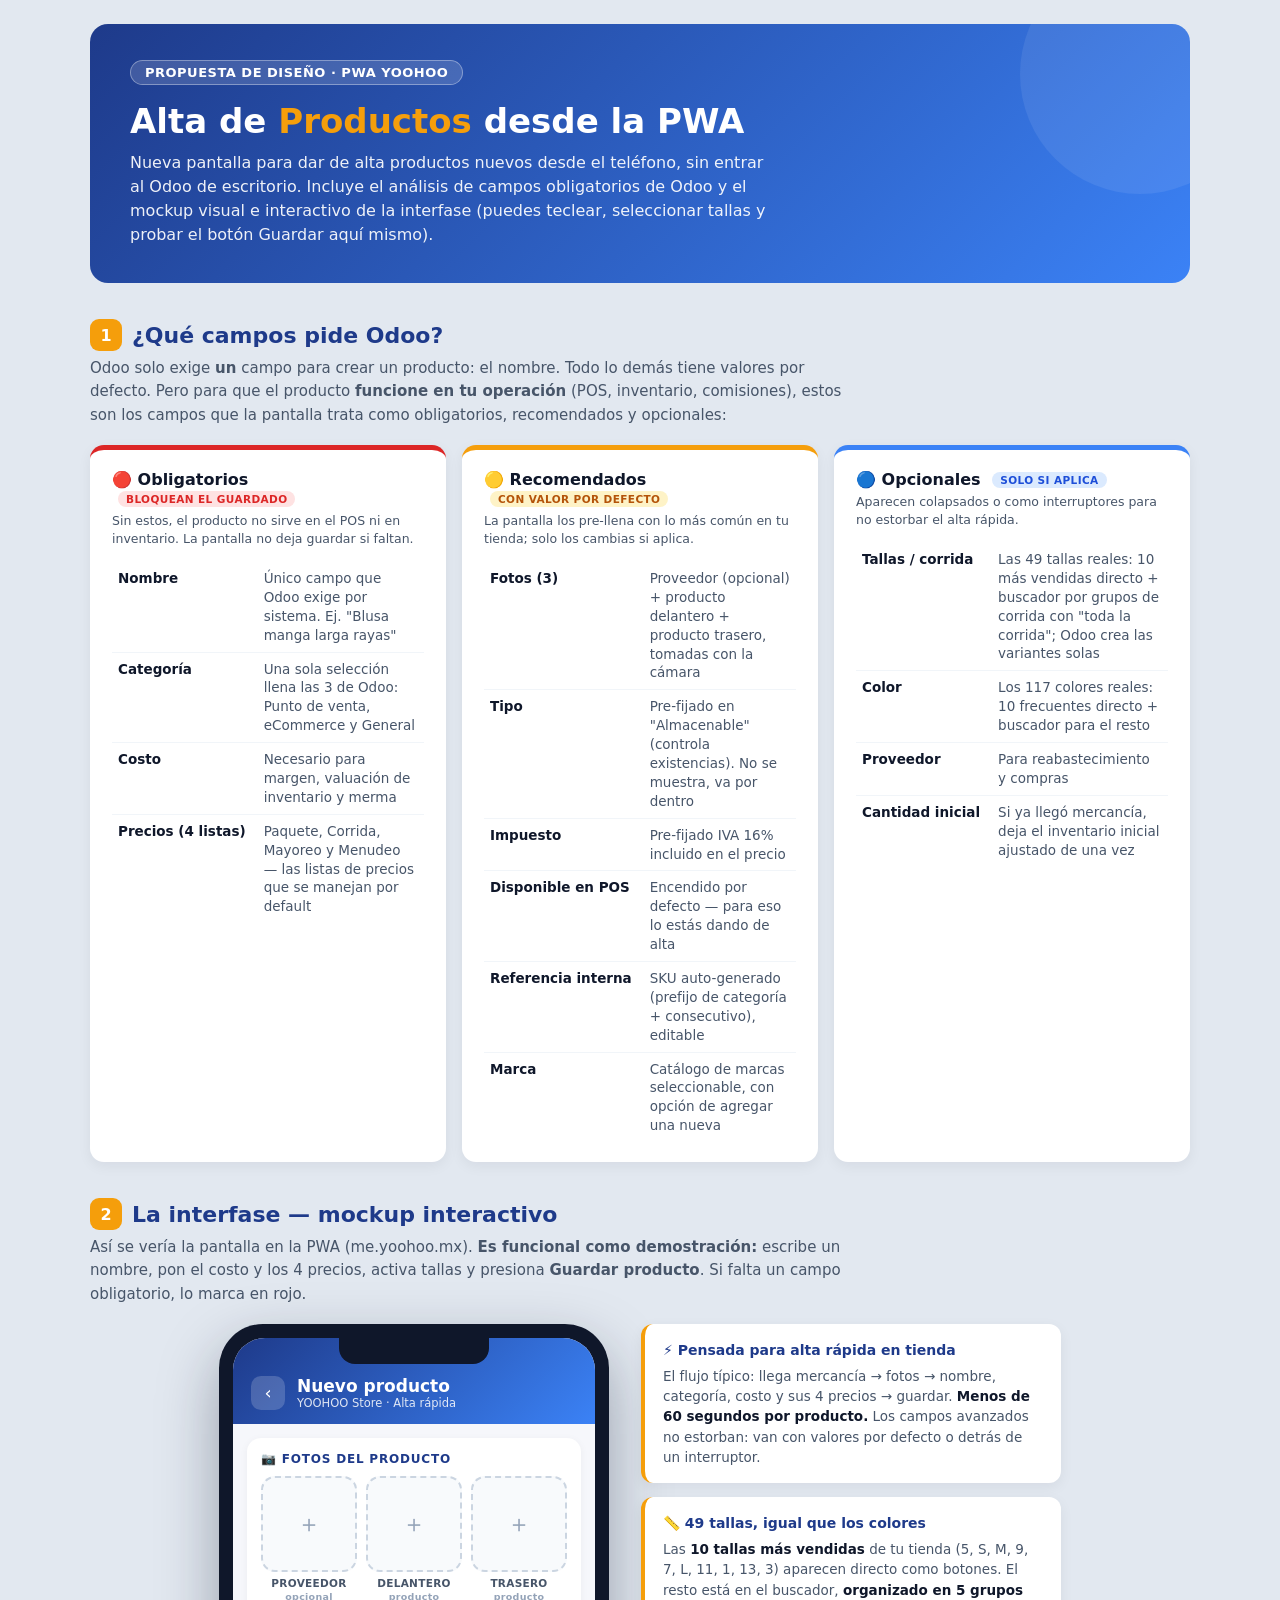
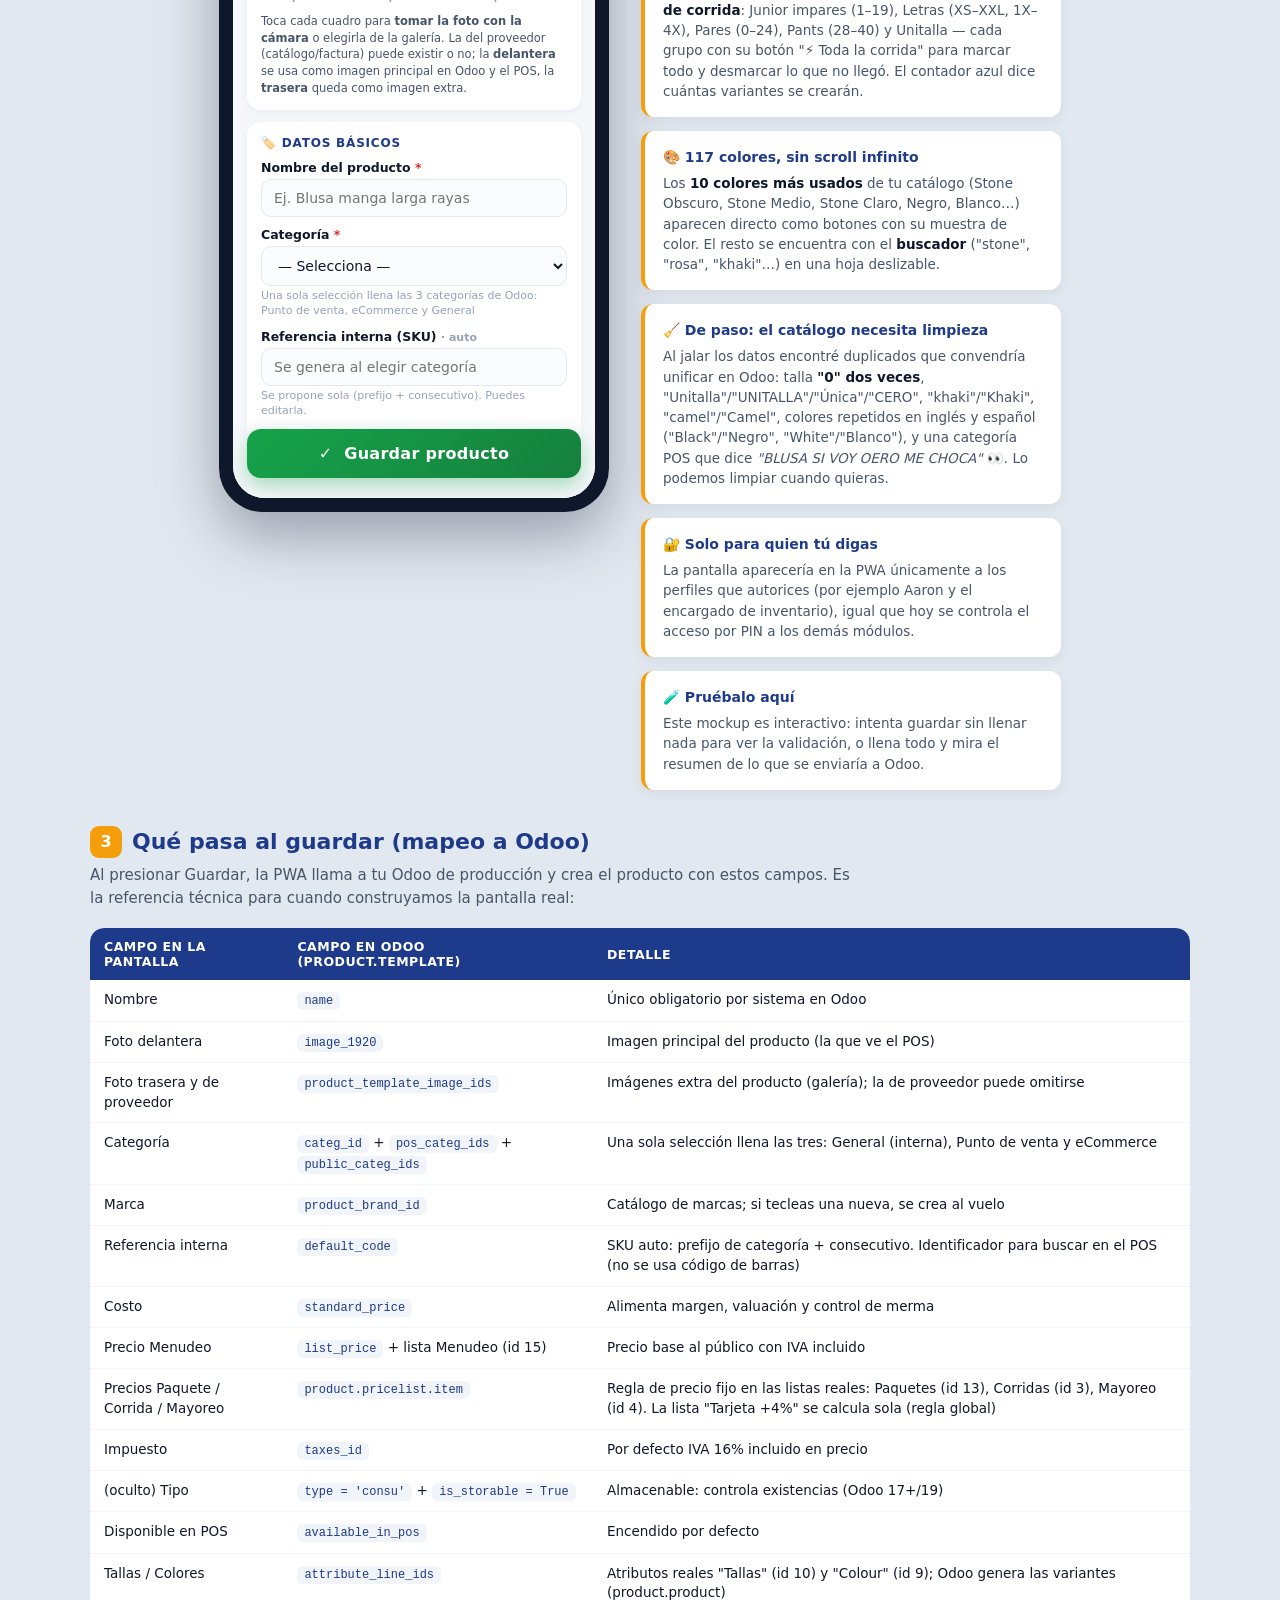
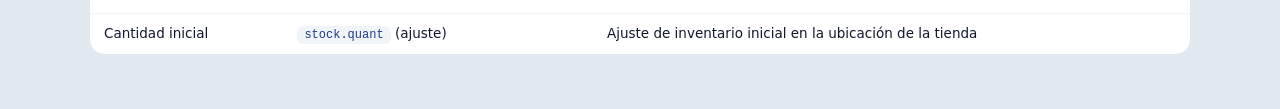
==== commit f74df52f: "Tallas con el mismo patrón que colores: 10 más vendidas directo + hoja con buscador por grupos de co" ====
--- a/alta-producto-pwa.html
+++ b/alta-producto-pwa.html
@@ -214,28 +214,19 @@
     padding:2px 8px;letter-spacing:.3px;
   }
 
-  /* grupos de corrida (segmentos) */
-  .seg-scroll{
-    display:flex;gap:6px;overflow-x:auto;padding-bottom:6px;margin-bottom:8px;
-    scrollbar-width:none;
-  }
-  .seg-scroll::-webkit-scrollbar{display:none;}
-  .seg{
-    flex-shrink:0;padding:7px 12px;border-radius:10px;font-size:12px;font-weight:800;
-    border:1.5px solid var(--borde);background:#fbfcfe;color:var(--gris);cursor:pointer;
-    white-space:nowrap;
-  }
-  .seg.on{background:var(--acento);border-color:var(--acento);color:var(--blanco);}
-  .seg .cnt{
-    background:rgba(0,0,0,.12);border-radius:999px;padding:0 6px;font-size:10.5px;margin-left:4px;
-  }
-  .acciones-corrida{display:flex;gap:8px;margin-bottom:9px;}
-  .acciones-corrida button{
-    flex:1;padding:8px;border-radius:9px;font-size:12px;font-weight:800;cursor:pointer;
-    font-family:inherit;border:1.5px solid var(--borde);background:var(--blanco);color:var(--azul);
-  }
-  .sel-line{font-size:11.5px;color:var(--gris);margin-top:8px;line-height:1.5;}
-  .sel-line b{color:var(--azul);}
+  /* hoja de tallas: grupos de corrida */
+  .lista-tallas{max-height:330px;overflow-y:auto;margin-bottom:14px;}
+  .grupo-talla-h{
+    display:flex;justify-content:space-between;align-items:center;
+    font-size:11px;font-weight:800;color:var(--azul);text-transform:uppercase;
+    letter-spacing:.5px;margin:12px 0 7px;
+  }
+  .grupo-talla-h:first-child{margin-top:0;}
+  .grupo-talla-h button{
+    font-size:11px;font-weight:800;cursor:pointer;font-family:inherit;
+    border:1.5px solid var(--borde);background:#fbfcfe;color:var(--azul);
+    border-radius:999px;padding:3px 10px;
+  }
 
   /* swatches de color */
   .sw-c{
@@ -400,7 +391,7 @@
       <h3>🔵 Opcionales <span class="etq b">SOLO SI APLICA</span></h3>
       <p class="sub">Aparecen colapsados o como interruptores para no estorbar el alta rápida.</p>
       <table>
-        <tr><td>Tallas / corrida</td><td>Las 49 tallas reales de Odoo agrupadas en 5 corridas (Junior, Letras, Pares, Pants, Unitalla); Odoo crea las variantes solas</td></tr>
+        <tr><td>Tallas / corrida</td><td>Las 49 tallas reales: 10 más vendidas directo + buscador por grupos de corrida con "toda la corrida"; Odoo crea las variantes solas</td></tr>
         <tr><td>Color</td><td>Los 117 colores reales: 10 frecuentes directo + buscador para el resto</td></tr>
         <tr><td>Proveedor</td><td>Para reabastecimiento y compras</td></tr>
         <tr><td>Cantidad inicial</td><td>Si ya llegó mercancía, deja el inventario inicial ajustado de una vez</td></tr>
@@ -555,14 +546,11 @@
               <div class="sw" id="swTallas" onclick="toggleTallas()"></div>
             </div>
             <div id="zonaTallas" style="display:none">
-              <label style="display:block;font-size:12.5px;font-weight:700;margin-bottom:6px">Tallas <span class="opt">· 49 en catálogo, por grupo de corrida</span></label>
-              <div class="seg-scroll" id="segGrupos"></div>
-              <div class="acciones-corrida">
-                <button onclick="corridaCompleta()">⚡ Toda la corrida</button>
-                <button onclick="limpiaGrupo()">✕ Limpiar grupo</button>
-              </div>
-              <div class="chips" id="chipsTallas"></div>
-              <div class="sel-line" id="tallasSelTxt"></div>
+              <label style="display:block;font-size:12.5px;font-weight:700;margin-bottom:4px">Tallas <span class="opt">· 49 en catálogo</span></label>
+              <div class="ayuda" style="margin:0 0 7px">Las más vendidas en tu tienda, directo. El resto en el buscador:</div>
+              <div class="chips" id="tallaFrec"></div>
+              <button class="btn-todos" onclick="abreTallas()">📏 Buscar en todas las tallas (49)…</button>
+              <div class="chips" id="tallasSelZona" style="margin-top:9px"></div>
 
               <div class="campo" style="margin-top:14px">
                 <label>Colores <span class="opt">· opcional · 117 en catálogo</span></label>
@@ -593,6 +581,18 @@
 
         <div class="pie-guardar">
           <button class="btn-guardar" onclick="guardar()">✓ &nbsp;Guardar producto</button>
+        </div>
+
+        <!-- HOJA SELECTOR DE TALLAS -->
+        <div class="overlay" id="ovTallas">
+          <div class="hoja hoja-colores">
+            <h3 style="margin-bottom:10px">📏 Tallas del catálogo</h3>
+            <input type="text" id="buscaTalla" placeholder="Buscar talla… (ej. 5, XL, unitalla)" oninput="pintaListaTallas()">
+            <div class="lista-tallas" id="listaTallas"></div>
+            <div class="btns">
+              <button class="principal" id="btnTallasListo" onclick="cierraTallas()">Listo</button>
+            </div>
+          </div>
         </div>
 
         <!-- HOJA SELECTOR DE COLORES -->
@@ -633,10 +633,11 @@
         o detrás de un interruptor.
       </div>
       <div class="nota">
-        <span class="titulo-nota">📏 49 tallas, agrupadas por corrida</span>
-        Las tallas son <b>las reales de tu Odoo</b>, organizadas en 5 grupos: <b>Junior impares</b> (1–19, la más vendida),
-        <b>Letras</b> (XS–XXL, combinadas y extendidas 1X–4X), <b>Pares</b> (0–24), <b>Pants</b> (28–40) y <b>Unitalla</b>.
-        "⚡ Toda la corrida" marca el grupo completo y desmarcas lo que no llegó. El contador azul dice cuántas variantes se crearán.
+        <span class="titulo-nota">📏 49 tallas, igual que los colores</span>
+        Las <b>10 tallas más vendidas</b> de tu tienda (5, S, M, 9, 7, L, 11, 1, 13, 3) aparecen directo como botones.
+        El resto está en el buscador, <b>organizado en 5 grupos de corrida</b>: Junior impares (1–19), Letras (XS–XXL, 1X–4X),
+        Pares (0–24), Pants (28–40) y Unitalla — cada grupo con su botón "⚡ Toda la corrida" para marcar todo y
+        desmarcar lo que no llegó. El contador azul dice cuántas variantes se crearán.
       </div>
       <div class="nota">
         <span class="titulo-nota">🎨 117 colores, sin scroll infinito</span>
@@ -726,7 +727,7 @@
   }
 
   // ---------- datos reales de Odoo (yoohoo2, 2026-07-06) ----------
-  const ODOO={"colores":[{"n":"Almendra","h":"#EFDECD"},{"n":"Amarillo Mantequilla","h":"#FFF4A3"},{"n":"Avena","h":"#E8DCC4"},{"n":"Azul Claro","h":"#ADD8E6"},{"n":"Azul Claro/Negro","h":"#ADD8E6"},{"n":"Azul Hielo","h":"#D6F1FF"},{"n":"Azul Marino/Marfil","h":"#1A2F4A"},{"n":"Azul Piedra","h":"#5D6D7E"},{"n":"Azul/Blanco","h":"#0000FF"},{"n":"Beige/Azul Marino","h":"#F5F5DC"},{"n":"Blanco/Azul","h":"#FFFFFF"},{"n":"Blanco/Rosa","h":"#FFFFFF"},{"n":"Blanco/Taupe","h":"#FFFFFF"},{"n":"Caoba","h":"#7B3F2A"},{"n":"Caqui Claro","h":"#D5C9A5"},{"n":"Chocolate","h":"#3C2415"},{"n":"Crema/Negro","h":"#F5F5DC"},{"n":"Kiwi","h":"#8EE53F"},{"n":"Lima","h":"#BFFF00"},{"n":"Menta Apagada","h":"#A8C4B0"},{"n":"Moka","h":"#8B6F47"},{"n":"Naranja Claro","h":"#FFB347"},{"n":"Natural","h":"#E8DCC4"},{"n":"Natural/Negro","h":"#E8DCC4"},{"n":"Rosa Lila","h":"#D8A5C4"},{"n":"Rosa Piedra","h":"#C9A6A6"},{"n":"Rubor","h":"#FFB6B0"},{"n":"Taupe","h":"#967B68"},{"n":"Tiza","h":"#F5F2E7"},{"n":"Verde Azulado","h":"#008B8B"},{"n":"Verde Olivo/Marfil","h":"#556B2F"},{"n":"Wine Red","h":"#751a1a"},{"n":"Light blue","h":"#60a9e1"},{"n":"Dark pink","h":"#e15699"},{"n":"Dark Blue","h":"#1446db"},{"n":"Blue","h":"#3498DB"},{"n":"Red","h":"#eb1e1e"},{"n":"Black","h":"#272020"},{"n":"White","h":"#fdf7f7"},{"n":"Purple","h":"#eda6e7"},{"n":"Pink","h":"#f287d9"},{"n":"Yellow","h":"#e1c823"},{"n":"Rojo","h":"#FF0000"},{"n":"Verde","h":"#008000"},{"n":"Azul","h":"#0000FF"},{"n":"Stone","h":"#5D91BF"},{"n":"Bleanch","h":"#B3E5FC"},{"n":"Gris","h":"#808080"},{"n":"Negro","h":"#000000"},{"n":"Crudo","h":"#F5F5DC"},{"n":"Blanco","h":"#FFFFFF"},{"n":"Café","h":"#8B4513"},{"n":"Beige","h":"#F5F5DC"},{"n":"Arena","h":"#D2B48C"},{"n":"Naranja","h":"#FFA500"},{"n":"Amarillo","h":"#FFD700"},{"n":"Rosa","h":"#FFB6C1"},{"n":"Lila","h":"#C8A2C8"},{"n":"Morado","h":"#800080"},{"n":"Khaki","h":"#C3B091"},{"n":"Malva","h":"#E0B0FF"},{"n":"Azul Cielo","h":"#87CEEB"},{"n":"Azul Marino","h":"#001F5B"},{"n":"Camel","h":"#C19A6B"},{"n":"Negro Piel","h":"#1C1008"},{"n":"Stone Wash Dark","h":"#3B4F6B"},{"n":"Stone Wash Medio","h":"#6B82A0"},{"n":"Verde Brillante","h":"#39FF14"},{"n":"Verde Olivo","h":"#6B8E23"},{"n":"En Crudo","h":"#EDE8D0"},{"n":"Palo de Rosa","h":"#E8B4B8"},{"n":"Beanch","h":"#F5E6C8"},{"n":"Coral","h":"#FF7F7F"},{"n":"Terracota","h":"#C06040"},{"n":"Menta","h":"#98FF98"},{"n":"Turquesa","h":"#40E0D0"},{"n":"Dorado","h":"#FFD700"},{"n":"Plata","h":"#C0C0C0"},{"n":"Vino","h":"#722F37"},{"n":"Borgoña","h":"#800020"},{"n":"Durazno","h":"#FFCBA4"},{"n":"Aqua","h":"#00FFFF"},{"n":"Multicolor","h":"#FF69B4"},{"n":"Estampado","h":"#9E9E9E"},{"n":"Lavanda","h":"#E6E6FA"},{"n":"Salmon","h":"#FA8072"},{"n":"Hueso","h":"#F9F6EE"},{"n":"Indigo","h":"#4B0082"},{"n":"Mostaza","h":"#FFDB58"},{"n":"Caqui","h":"#BDB76B"},{"n":"Celeste","h":"#B2FFFF"},{"n":"Marino","h":"#003153"},{"n":"Mezclilla","h":"#4A6D8C"},{"n":"Stone Claro","h":""},{"n":"Stone Medio","h":""},{"n":"Stone Obscuro","h":""},{"n":"Mamey","h":""},{"n":"Metalico","h":""},{"n":"Guinda","h":""},{"n":"Bordo","h":""},{"n":"camel","h":""},{"n":"Fiusha","h":"#bb298e"},{"n":"Gris Claro","h":""},{"n":"Gris Obscuro","h":""},{"n":"Verde Militar","h":""},{"n":"Azul Rey","h":""},{"n":"Rojo vino","h":""},{"n":"khaki","h":""},{"n":"Stone Wash Claro","h":""},{"n":"Marfil","h":""},{"n":"Verde menta","h":""},{"n":"Crema","h":""},{"n":"Beigue Piedra","h":""},{"n":"Toffe (Caramelo Café)","h":""},{"n":"Concrete Stone Medio","h":""},{"n":"Único","h":""},{"n":"Champague","h":"#f4eacd"}],"tallas":["S","S/M","XS","M/L","XL","1","XXL","3","5","7","9","11","13","15","17","19","4","6","8","10","12","14","16","M","L","28","30","32","34","36","38","40","XS/S","L/XL","Única","1X","2X","3X","4X","24 XL","Unitalla","0","CERO","UNITALLA","0","18","20","22","24"],"color_freq":[["Stone Obscuro",476],["Stone Medio",360],["Stone Claro",287],["Negro",276],["Blanco",145],["Verde",115],["Stone",92],["Beige",89],["Rosa",82],["Café",82],["Azul",79],["Gris",66],["Black",52],["khaki",50],["Rojo",50]]};
+  const ODOO={"colores":[{"n":"Almendra","h":"#EFDECD"},{"n":"Amarillo Mantequilla","h":"#FFF4A3"},{"n":"Avena","h":"#E8DCC4"},{"n":"Azul Claro","h":"#ADD8E6"},{"n":"Azul Claro/Negro","h":"#ADD8E6"},{"n":"Azul Hielo","h":"#D6F1FF"},{"n":"Azul Marino/Marfil","h":"#1A2F4A"},{"n":"Azul Piedra","h":"#5D6D7E"},{"n":"Azul/Blanco","h":"#0000FF"},{"n":"Beige/Azul Marino","h":"#F5F5DC"},{"n":"Blanco/Azul","h":"#FFFFFF"},{"n":"Blanco/Rosa","h":"#FFFFFF"},{"n":"Blanco/Taupe","h":"#FFFFFF"},{"n":"Caoba","h":"#7B3F2A"},{"n":"Caqui Claro","h":"#D5C9A5"},{"n":"Chocolate","h":"#3C2415"},{"n":"Crema/Negro","h":"#F5F5DC"},{"n":"Kiwi","h":"#8EE53F"},{"n":"Lima","h":"#BFFF00"},{"n":"Menta Apagada","h":"#A8C4B0"},{"n":"Moka","h":"#8B6F47"},{"n":"Naranja Claro","h":"#FFB347"},{"n":"Natural","h":"#E8DCC4"},{"n":"Natural/Negro","h":"#E8DCC4"},{"n":"Rosa Lila","h":"#D8A5C4"},{"n":"Rosa Piedra","h":"#C9A6A6"},{"n":"Rubor","h":"#FFB6B0"},{"n":"Taupe","h":"#967B68"},{"n":"Tiza","h":"#F5F2E7"},{"n":"Verde Azulado","h":"#008B8B"},{"n":"Verde Olivo/Marfil","h":"#556B2F"},{"n":"Wine Red","h":"#751a1a"},{"n":"Light blue","h":"#60a9e1"},{"n":"Dark pink","h":"#e15699"},{"n":"Dark Blue","h":"#1446db"},{"n":"Blue","h":"#3498DB"},{"n":"Red","h":"#eb1e1e"},{"n":"Black","h":"#272020"},{"n":"White","h":"#fdf7f7"},{"n":"Purple","h":"#eda6e7"},{"n":"Pink","h":"#f287d9"},{"n":"Yellow","h":"#e1c823"},{"n":"Rojo","h":"#FF0000"},{"n":"Verde","h":"#008000"},{"n":"Azul","h":"#0000FF"},{"n":"Stone","h":"#5D91BF"},{"n":"Bleanch","h":"#B3E5FC"},{"n":"Gris","h":"#808080"},{"n":"Negro","h":"#000000"},{"n":"Crudo","h":"#F5F5DC"},{"n":"Blanco","h":"#FFFFFF"},{"n":"Café","h":"#8B4513"},{"n":"Beige","h":"#F5F5DC"},{"n":"Arena","h":"#D2B48C"},{"n":"Naranja","h":"#FFA500"},{"n":"Amarillo","h":"#FFD700"},{"n":"Rosa","h":"#FFB6C1"},{"n":"Lila","h":"#C8A2C8"},{"n":"Morado","h":"#800080"},{"n":"Khaki","h":"#C3B091"},{"n":"Malva","h":"#E0B0FF"},{"n":"Azul Cielo","h":"#87CEEB"},{"n":"Azul Marino","h":"#001F5B"},{"n":"Camel","h":"#C19A6B"},{"n":"Negro Piel","h":"#1C1008"},{"n":"Stone Wash Dark","h":"#3B4F6B"},{"n":"Stone Wash Medio","h":"#6B82A0"},{"n":"Verde Brillante","h":"#39FF14"},{"n":"Verde Olivo","h":"#6B8E23"},{"n":"En Crudo","h":"#EDE8D0"},{"n":"Palo de Rosa","h":"#E8B4B8"},{"n":"Beanch","h":"#F5E6C8"},{"n":"Coral","h":"#FF7F7F"},{"n":"Terracota","h":"#C06040"},{"n":"Menta","h":"#98FF98"},{"n":"Turquesa","h":"#40E0D0"},{"n":"Dorado","h":"#FFD700"},{"n":"Plata","h":"#C0C0C0"},{"n":"Vino","h":"#722F37"},{"n":"Borgoña","h":"#800020"},{"n":"Durazno","h":"#FFCBA4"},{"n":"Aqua","h":"#00FFFF"},{"n":"Multicolor","h":"#FF69B4"},{"n":"Estampado","h":"#9E9E9E"},{"n":"Lavanda","h":"#E6E6FA"},{"n":"Salmon","h":"#FA8072"},{"n":"Hueso","h":"#F9F6EE"},{"n":"Indigo","h":"#4B0082"},{"n":"Mostaza","h":"#FFDB58"},{"n":"Caqui","h":"#BDB76B"},{"n":"Celeste","h":"#B2FFFF"},{"n":"Marino","h":"#003153"},{"n":"Mezclilla","h":"#4A6D8C"},{"n":"Stone Claro","h":""},{"n":"Stone Medio","h":""},{"n":"Stone Obscuro","h":""},{"n":"Mamey","h":""},{"n":"Metalico","h":""},{"n":"Guinda","h":""},{"n":"Bordo","h":""},{"n":"camel","h":""},{"n":"Fiusha","h":"#bb298e"},{"n":"Gris Claro","h":""},{"n":"Gris Obscuro","h":""},{"n":"Verde Militar","h":""},{"n":"Azul Rey","h":""},{"n":"Rojo vino","h":""},{"n":"khaki","h":""},{"n":"Stone Wash Claro","h":""},{"n":"Marfil","h":""},{"n":"Verde menta","h":""},{"n":"Crema","h":""},{"n":"Beigue Piedra","h":""},{"n":"Toffe (Caramelo Café)","h":""},{"n":"Concrete Stone Medio","h":""},{"n":"Único","h":""},{"n":"Champague","h":"#f4eacd"}],"tallas":["S","S/M","XS","M/L","XL","1","XXL","3","5","7","9","11","13","15","17","19","4","6","8","10","12","14","16","M","L","28","30","32","34","36","38","40","XS/S","L/XL","Única","1X","2X","3X","4X","24 XL","Unitalla","0","CERO","UNITALLA","0","18","20","22","24"],"color_freq":[["Stone Obscuro",476],["Stone Medio",360],["Stone Claro",287],["Negro",276],["Blanco",145],["Verde",115],["Stone",92],["Beige",89],["Rosa",82],["Café",82],["Azul",79],["Gris",66],["Black",52],["khaki",50],["Rojo",50]],"talla_freq":[["5",741],["S",708],["M",566],["9",541],["7",505],["L",448],["11",441],["1",437],["13",417],["3",306],["15",306],["XL",99],["XS",79],["32",34],["28",31],["16",26],["10",22],["14",22],["Única",22],["36",21]]};
 
   // colores del catálogo sin html_color en Odoo → tono aproximado para el swatch
   const HEX_FIX={'Stone Claro':'#A8BDD0','Stone Medio':'#6B82A0','Stone Obscuro':'#3B4F6B',
@@ -760,51 +761,75 @@
   };
   Object.values(GRUPOS).forEach(arr=>arr.sort(numOrd));
 
-  let grupoActivo='Junior impares';
   const tallasSel=new Set(), coloresSel=new Set();
-
-  function pintaGrupos(){
-    const cont=document.getElementById('segGrupos');
+  const TALLA_FREC=ODOO.talla_freq.slice(0,10).map(([n])=>n);
+
+  function chipTalla(n,onclick){
+    const d=document.createElement('div');
+    d.className='ch'+(tallasSel.has(n)?' on':'');d.textContent=n;
+    d.onclick=onclick;
+    return d;
+  }
+  function toggleTalla(n){
+    tallasSel.has(n)?tallasSel.delete(n):tallasSel.add(n);
+    pintaTallaFrec();pintaTallasSel();cuentaVariantes();
+    if(document.getElementById('ovTallas').classList.contains('on'))pintaListaTallas();
+  }
+  function pintaTallaFrec(){
+    const cont=document.getElementById('tallaFrec');
+    cont.innerHTML='';
+    TALLA_FREC.forEach(n=>cont.appendChild(chipTalla(n,()=>toggleTalla(n))));
+  }
+  function pintaTallasSel(){
+    const cont=document.getElementById('tallasSelZona');
+    cont.innerHTML='';
+    [...tallasSel].filter(n=>!TALLA_FREC.includes(n)).sort(numOrd).forEach(n=>{
+      const d=chipTalla(n,()=>toggleTalla(n));
+      d.innerHTML+=' <span class="x">✕</span>';
+      cont.appendChild(d);
+    });
+  }
+  function abreTallas(){
+    document.getElementById('ovTallas').classList.add('on');
+    document.getElementById('buscaTalla').value='';
+    pintaListaTallas();
+  }
+  function cierraTallas(){
+    document.getElementById('ovTallas').classList.remove('on');
+    pintaTallaFrec();pintaTallasSel();cuentaVariantes();
+  }
+  function pintaListaTallas(){
+    const q=document.getElementById('buscaTalla').value.toLowerCase();
+    const cont=document.getElementById('listaTallas');
     cont.innerHTML='';
     ORDEN_G.filter(g=>GRUPOS[g]).forEach(g=>{
-      const b=document.createElement('div');
-      b.className='seg'+(g===grupoActivo?' on':'');
-      const nSel=GRUPOS[g].filter(t=>tallasSel.has(t)).length;
-      b.innerHTML=g+(nSel?'<span class="cnt">'+nSel+'</span>':'');
-      b.onclick=()=>{grupoActivo=g;pintaGrupos();pintaTallas();};
-      cont.appendChild(b);
+      const tallas=GRUPOS[g].filter(t=>t.toLowerCase().includes(q));
+      if(!tallas.length)return;
+      const h=document.createElement('div');
+      h.className='grupo-talla-h';
+      const faltan=tallas.some(t=>!tallasSel.has(t));
+      h.innerHTML='<span>'+g+'</span>';
+      const b=document.createElement('button');
+      b.textContent=faltan?'⚡ Toda la corrida':'✕ Quitar todas';
+      b.onclick=()=>{
+        tallas.forEach(t=>faltan?tallasSel.add(t):tallasSel.delete(t));
+        pintaListaTallas();pintaTallaFrec();pintaTallasSel();cuentaVariantes();
+      };
+      h.appendChild(b);
+      cont.appendChild(h);
+      const zona=document.createElement('div');
+      zona.className='chips';
+      tallas.forEach(t=>zona.appendChild(chipTalla(t,()=>toggleTalla(t))));
+      cont.appendChild(zona);
     });
-  }
-  function pintaTallas(){
-    const cont=document.getElementById('chipsTallas');
-    cont.innerHTML='';
-    (GRUPOS[grupoActivo]||[]).forEach(t=>{
-      const d=document.createElement('div');
-      d.className='ch'+(tallasSel.has(t)?' on':'');d.textContent=t;
-      d.onclick=()=>{tallasSel.has(t)?tallasSel.delete(t):tallasSel.add(t);pintaGrupos();pintaTallas();cuentaVariantes();};
-      cont.appendChild(d);
-    });
-    pintaSelLine();
-  }
-  function pintaSelLine(){
-    const el=document.getElementById('tallasSelTxt');
-    el.innerHTML=tallasSel.size
-      ?'<b>'+tallasSel.size+' talla'+(tallasSel.size>1?'s':'')+':</b> '+[...tallasSel].sort(numOrd).join(', ')
-      :'Toca las tallas que llegaron, o usa "Toda la corrida"';
-  }
-  function corridaCompleta(){
-    (GRUPOS[grupoActivo]||[]).forEach(t=>tallasSel.add(t));
-    pintaGrupos();pintaTallas();cuentaVariantes();
-  }
-  function limpiaGrupo(){
-    (GRUPOS[grupoActivo]||[]).forEach(t=>tallasSel.delete(t));
-    pintaGrupos();pintaTallas();cuentaVariantes();
+    document.getElementById('btnTallasListo').textContent=
+      tallasSel.size?'Listo ('+tallasSel.size+' talla'+(tallasSel.size>1?'s':'')+')':'Listo';
   }
   function toggleTallas(){
     const sw=document.getElementById('swTallas');
     sw.classList.toggle('on');
     document.getElementById('zonaTallas').style.display=sw.classList.contains('on')?'block':'none';
-    if(sw.classList.contains('on')){pintaGrupos();pintaTallas();pintaColorFrec();pintaColoresSel();}
+    if(sw.classList.contains('on')){pintaTallaFrec();pintaTallasSel();pintaColorFrec();pintaColoresSel();}
     cuentaVariantes();
   }
 
@@ -923,7 +948,7 @@
     document.getElementById('inMarca').value='';
     tallasSel.clear();coloresSel.clear();
     if(document.getElementById('swTallas').classList.contains('on')){
-      pintaGrupos();pintaTallas();pintaColorFrec();pintaColoresSel();cuentaVariantes();
+      pintaTallaFrec();pintaTallasSel();pintaColorFrec();pintaColoresSel();cuentaVariantes();
     }
     document.getElementById('cajaMargen').style.display='none';
     ['fotoProv','fotoDel','fotoTra'].forEach(id=>{
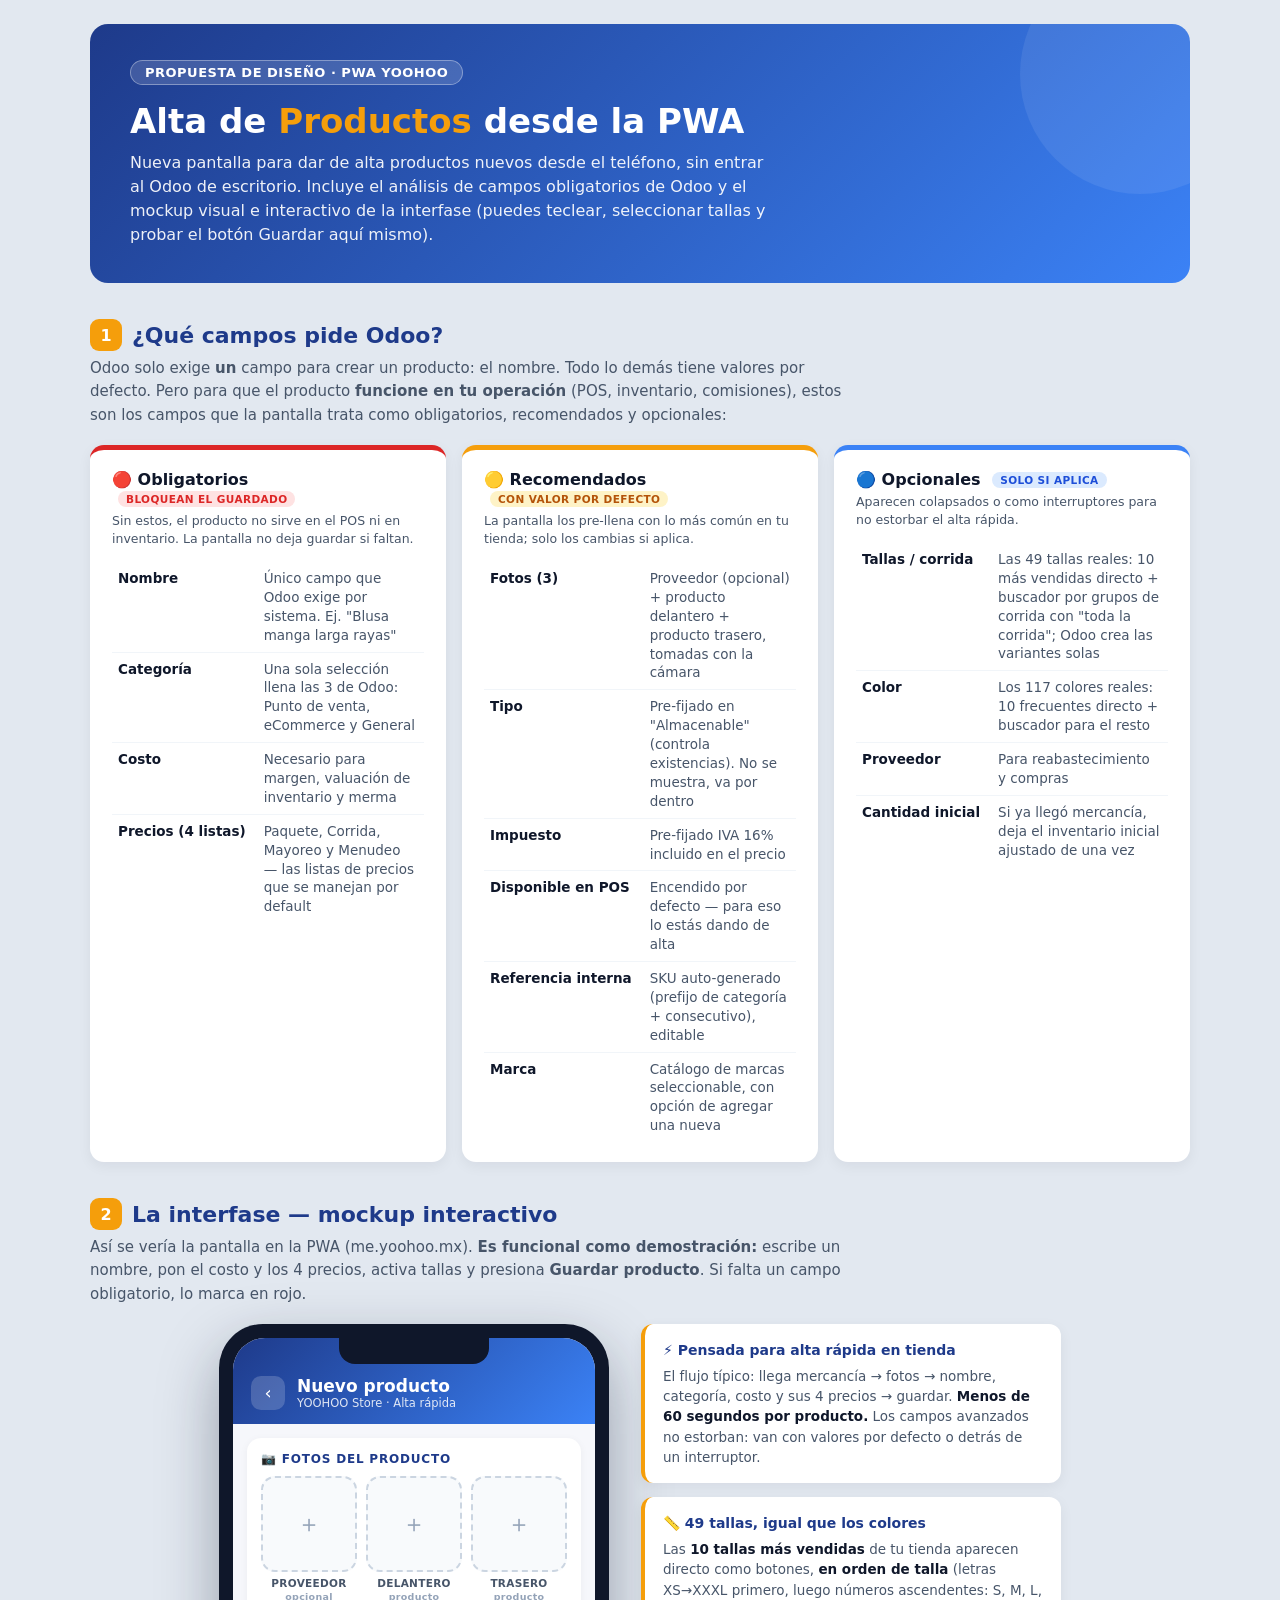
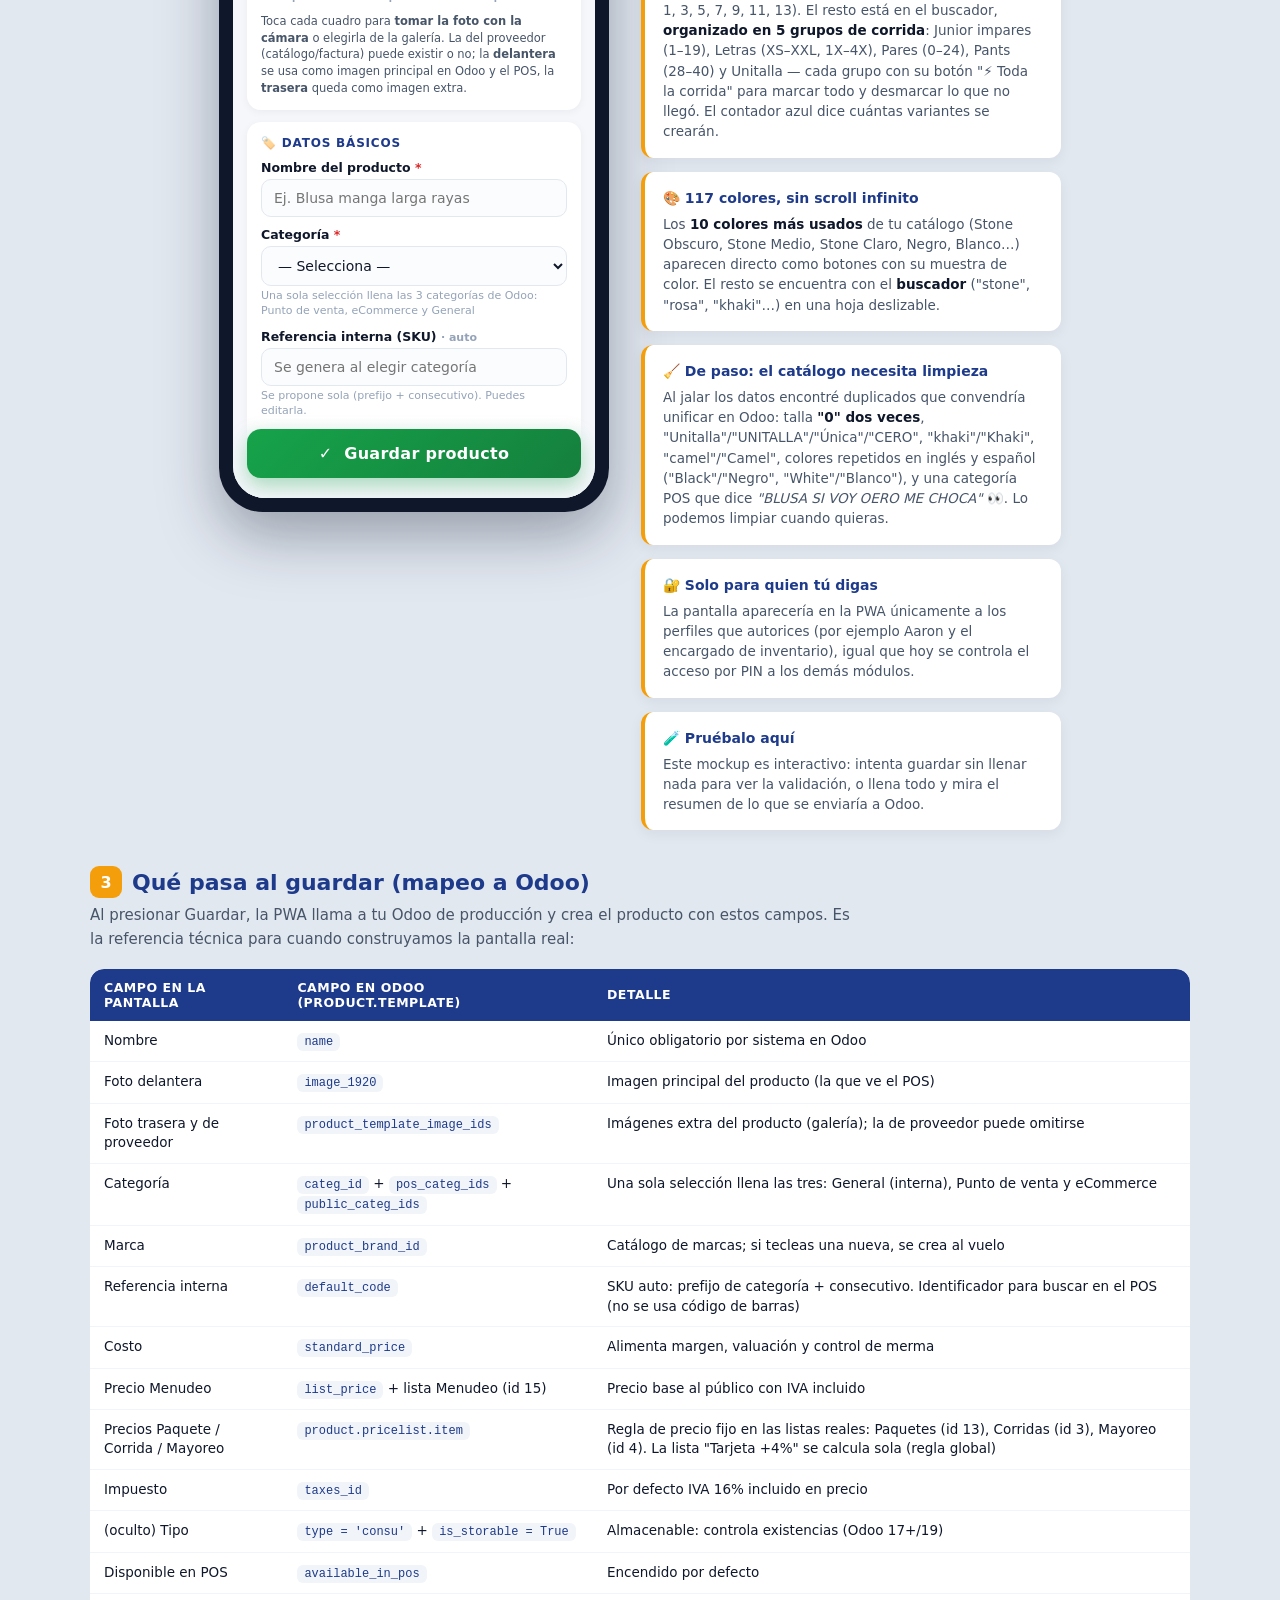
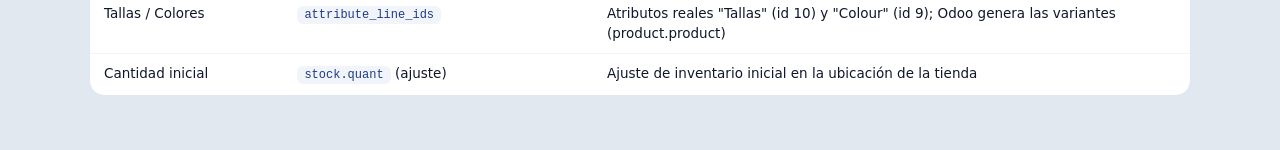
==== commit e4fdb839: "Orden de tallas: letras XS→XXXL (combinadas y extendidas en su lugar) y números ascendentes Co-Autho" ====
--- a/alta-producto-pwa.html
+++ b/alta-producto-pwa.html
@@ -634,7 +634,8 @@
       </div>
       <div class="nota">
         <span class="titulo-nota">📏 49 tallas, igual que los colores</span>
-        Las <b>10 tallas más vendidas</b> de tu tienda (5, S, M, 9, 7, L, 11, 1, 13, 3) aparecen directo como botones.
+        Las <b>10 tallas más vendidas</b> de tu tienda aparecen directo como botones, <b>en orden de talla</b>
+        (letras XS→XXXL primero, luego números ascendentes: S, M, L, 1, 3, 5, 7, 9, 11, 13).
         El resto está en el buscador, <b>organizado en 5 grupos de corrida</b>: Junior impares (1–19), Letras (XS–XXL, 1X–4X),
         Pares (0–24), Pants (28–40) y Unitalla — cada grupo con su botón "⚡ Toda la corrida" para marcar todo y
         desmarcar lo que no llegó. El contador azul dice cuántas variantes se crearán.
@@ -754,12 +755,20 @@
   [...new Set(ODOO.tallas)].forEach(t=>{
     const g=grupoDe(t);(GRUPOS[g]=GRUPOS[g]||[]).push(t);
   });
-  const numOrd=(a,b)=>{
-    const na=parseFloat(a),nb=parseFloat(b);
-    if(!isNaN(na)&&!isNaN(nb))return na-nb;
-    return String(a).localeCompare(String(b));
+  // orden de tallas: letras XS→XXXL (con combinadas y extendidas), números ascendentes
+  const ORDEN_LETRAS=['XS','XS/S','S','S/M','M','M/L','L','L/XL','XL','XXL','XXXL','1X','2X','3X','4X'];
+  function tallaKey(t){
+    const i=ORDEN_LETRAS.indexOf(String(t).toUpperCase().trim());
+    if(i>=0)return [0,i,''];
+    const n=parseFloat(t);
+    if(!isNaN(n))return [1,n,String(t)];
+    return [2,0,String(t).toLowerCase()];
+  }
+  const tallaOrd=(a,b)=>{
+    const ka=tallaKey(a),kb=tallaKey(b);
+    return ka[0]-kb[0]||ka[1]-kb[1]||ka[2].localeCompare(kb[2]);
   };
-  Object.values(GRUPOS).forEach(arr=>arr.sort(numOrd));
+  Object.values(GRUPOS).forEach(arr=>arr.sort(tallaOrd));
 
   const tallasSel=new Set(), coloresSel=new Set();
   const TALLA_FREC=ODOO.talla_freq.slice(0,10).map(([n])=>n);
@@ -778,12 +787,12 @@
   function pintaTallaFrec(){
     const cont=document.getElementById('tallaFrec');
     cont.innerHTML='';
-    TALLA_FREC.forEach(n=>cont.appendChild(chipTalla(n,()=>toggleTalla(n))));
+    [...TALLA_FREC].sort(tallaOrd).forEach(n=>cont.appendChild(chipTalla(n,()=>toggleTalla(n))));
   }
   function pintaTallasSel(){
     const cont=document.getElementById('tallasSelZona');
     cont.innerHTML='';
-    [...tallasSel].filter(n=>!TALLA_FREC.includes(n)).sort(numOrd).forEach(n=>{
+    [...tallasSel].filter(n=>!TALLA_FREC.includes(n)).sort(tallaOrd).forEach(n=>{
       const d=chipTalla(n,()=>toggleTalla(n));
       d.innerHTML+=' <span class="x">✕</span>';
       cont.appendChild(d);
@@ -916,7 +925,7 @@
     if(primero){primero.scrollIntoView({behavior:'smooth',block:'center'});return;}
 
     const v=id=>document.getElementById(id).value;
-    const tallas=[...tallasSel].sort(numOrd);
+    const tallas=[...tallasSel].sort(tallaOrd);
     const colores=[...coloresSel];
     const conTallas=document.getElementById('swTallas').classList.contains('on')&&tallas.length;
     const nVar=conTallas?tallas.length*(colores.length||1):1;
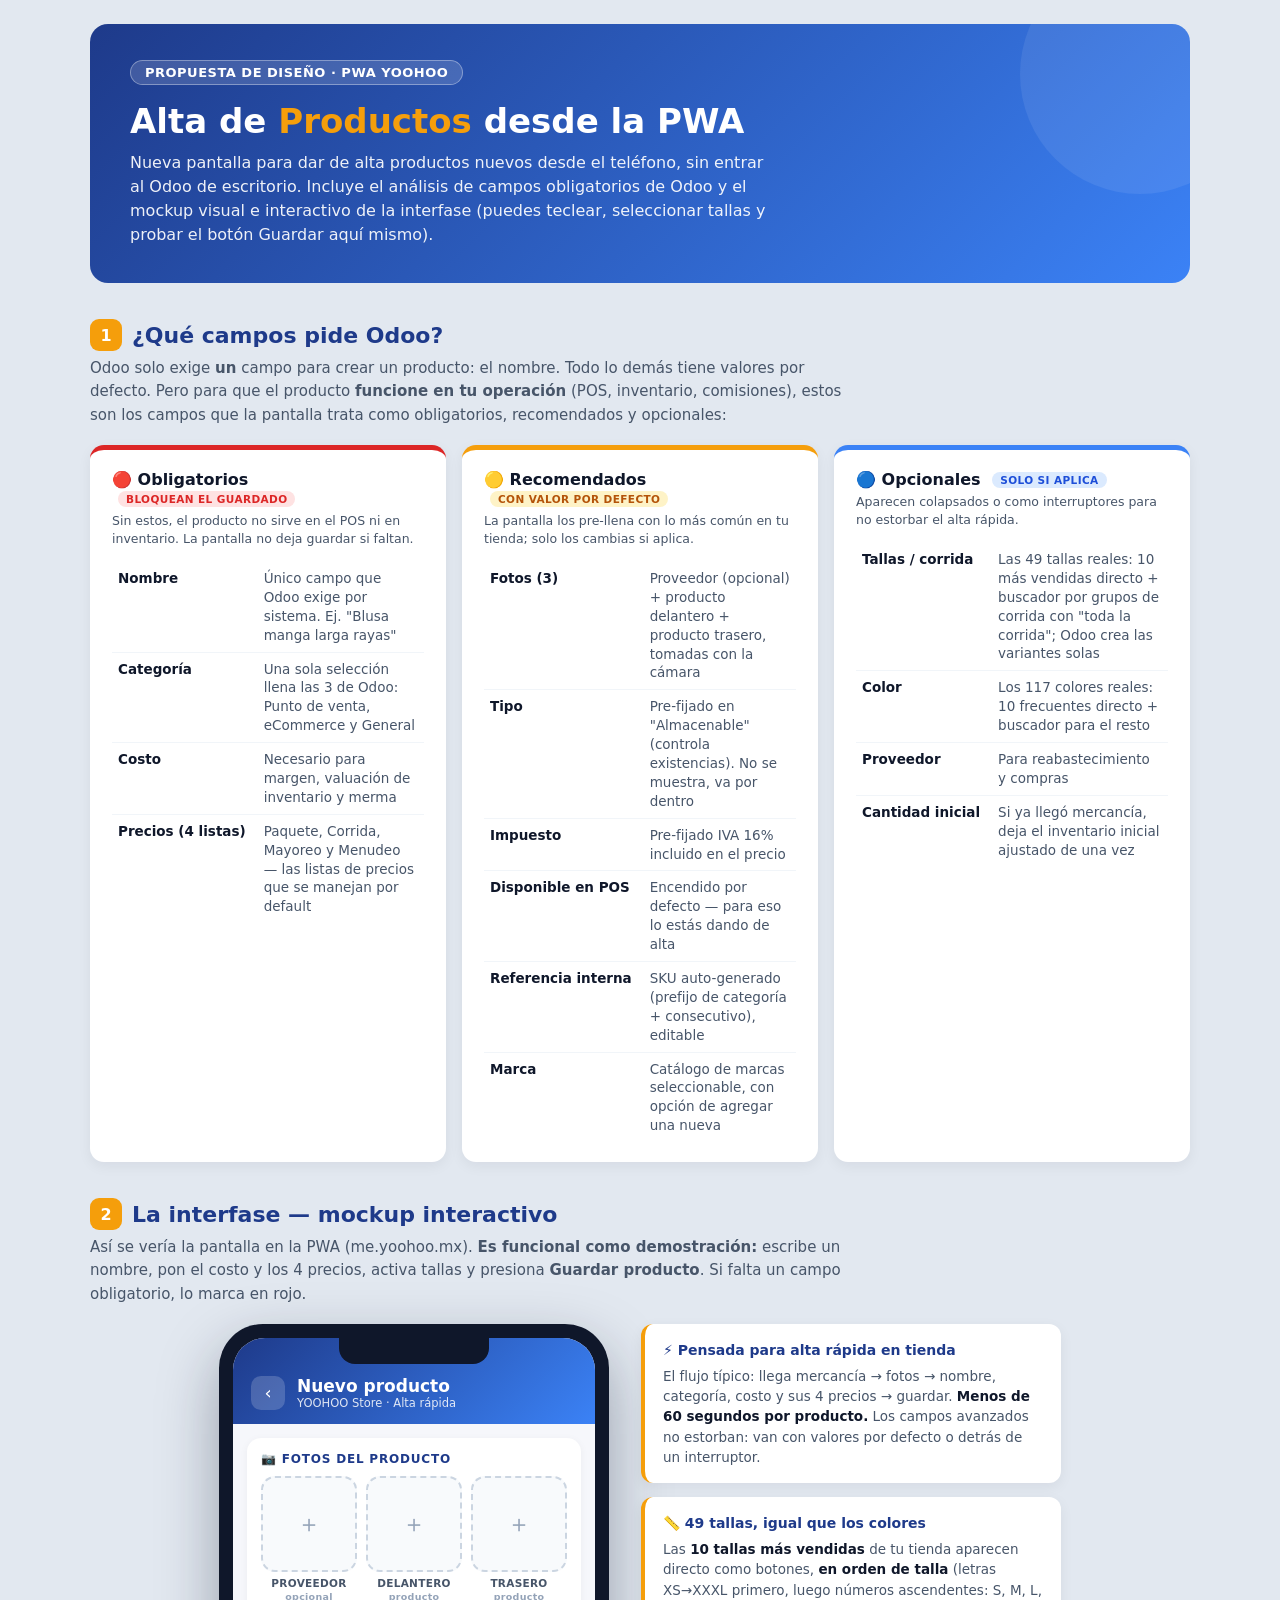
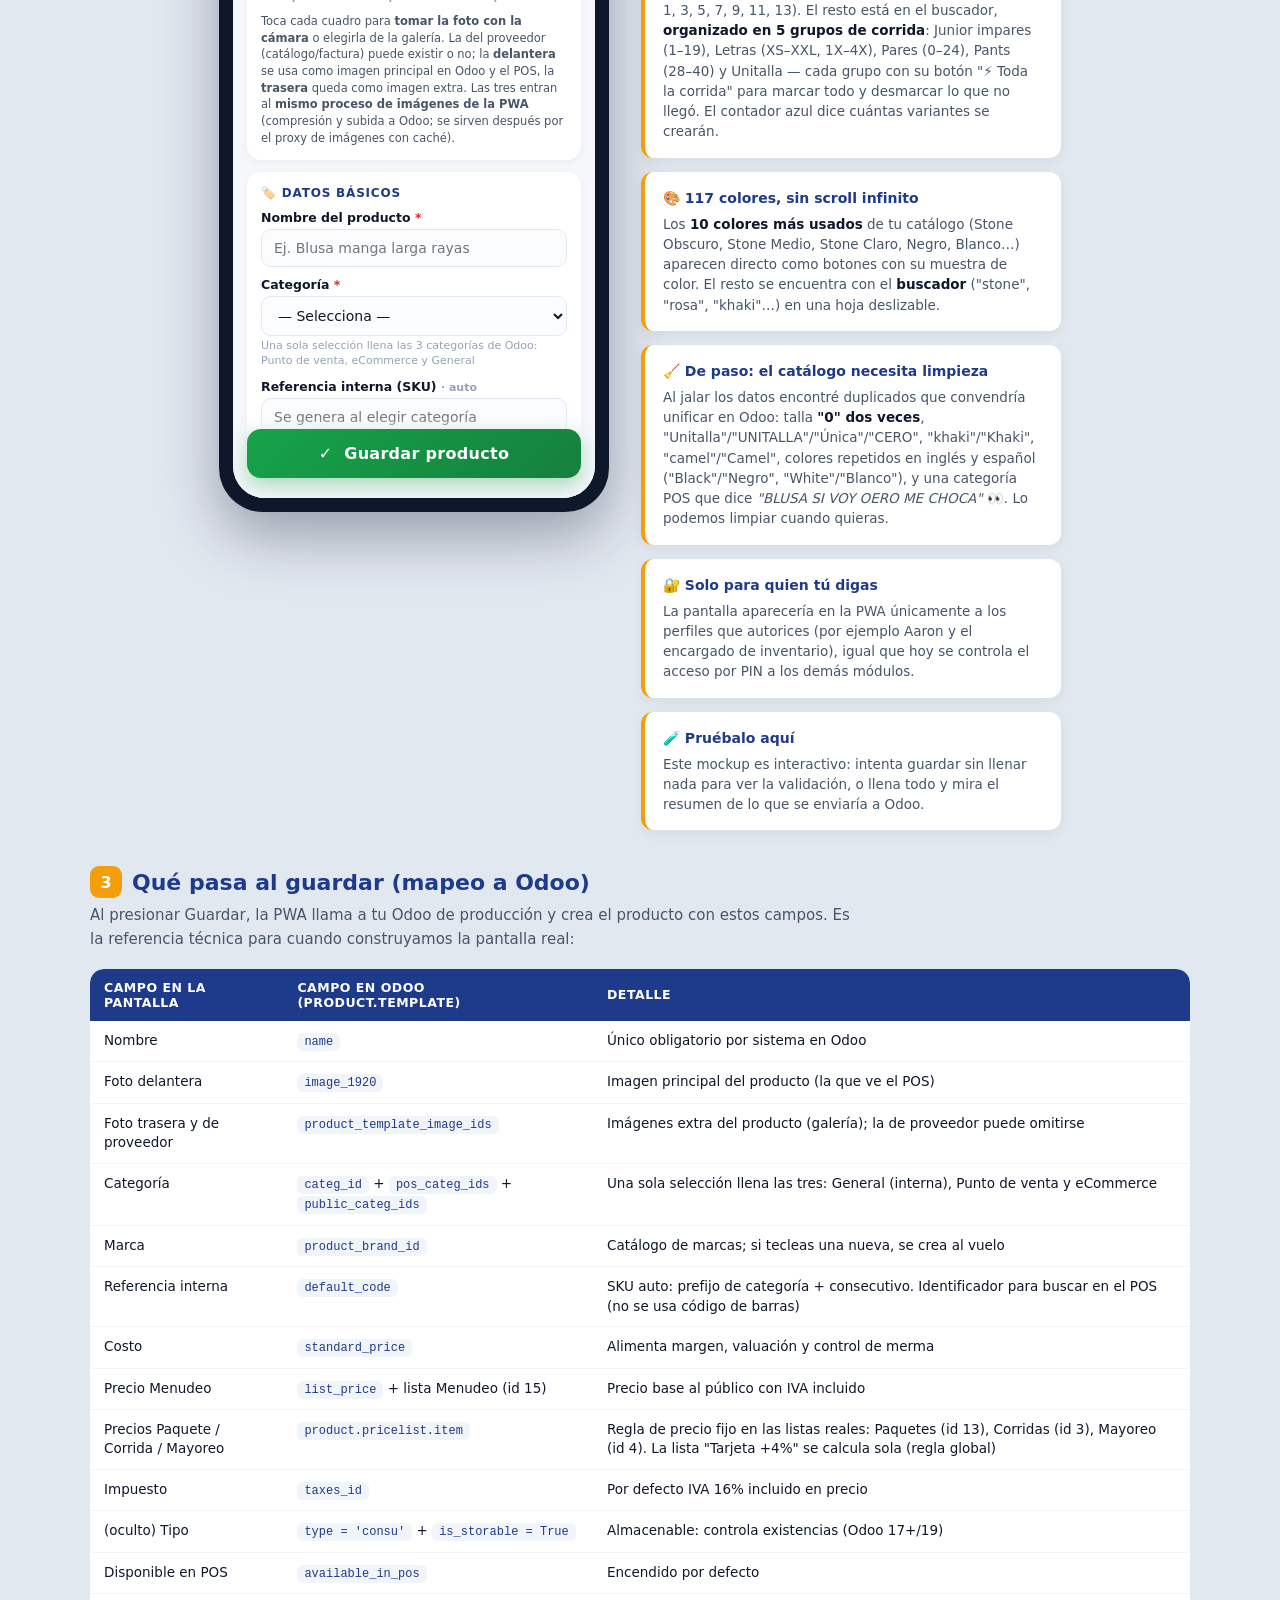
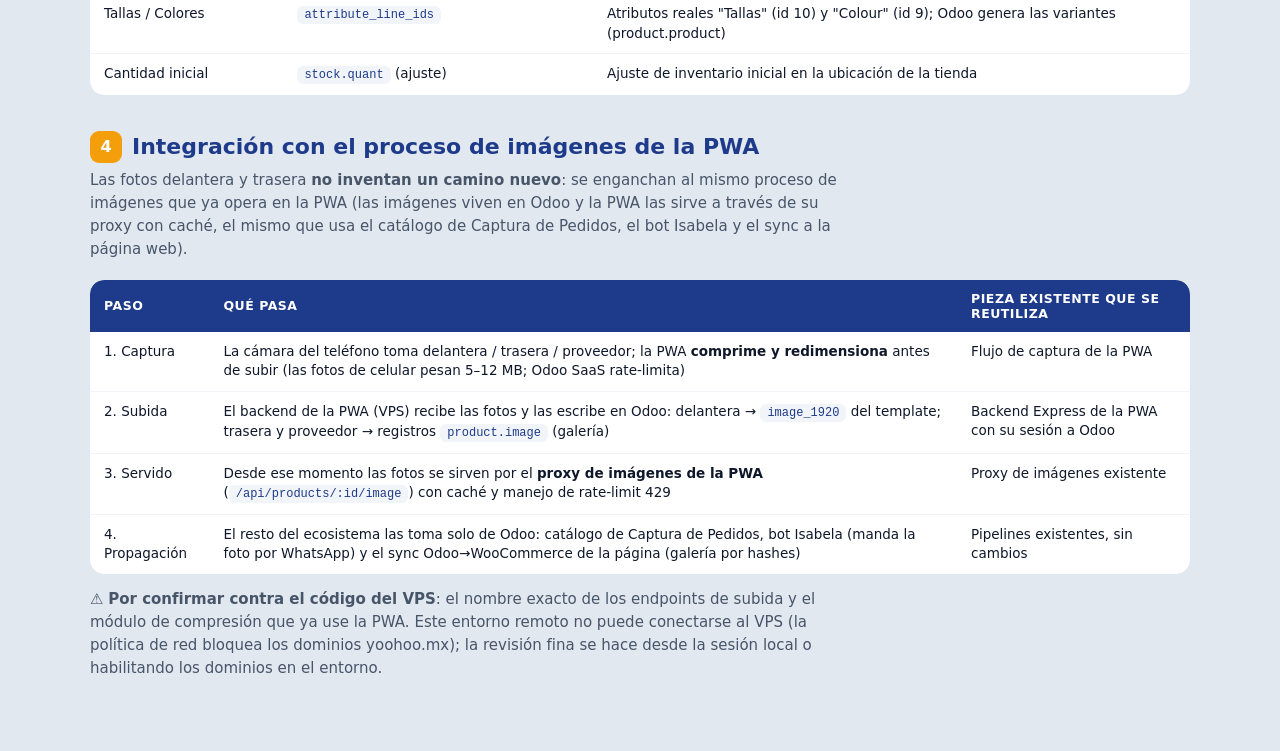
==== commit e536147d: "Sección 4: integración de fotos delantera/trasera con el proceso de imágenes existente de la PWA Co-" ====
--- a/alta-producto-pwa.html
+++ b/alta-producto-pwa.html
@@ -439,7 +439,7 @@
                 <span class="fl">Trasero<em>producto</em></span>
               </div>
             </div>
-            <div class="foto-txt">Toca cada cuadro para <b>tomar la foto con la cámara</b> o elegirla de la galería. La del proveedor (catálogo/factura) puede existir o no; la <b>delantera</b> se usa como imagen principal en Odoo y el POS, la <b>trasera</b> queda como imagen extra.</div>
+            <div class="foto-txt">Toca cada cuadro para <b>tomar la foto con la cámara</b> o elegirla de la galería. La del proveedor (catálogo/factura) puede existir o no; la <b>delantera</b> se usa como imagen principal en Odoo y el POS, la <b>trasera</b> queda como imagen extra. Las tres entran al <b>mismo proceso de imágenes de la PWA</b> (compresión y subida a Odoo; se sirven después por el proxy de imágenes con caché).</div>
           </div>
 
           <!-- DATOS BÁSICOS -->
@@ -693,6 +693,28 @@
   </table>
   </div>
 
+  <!-- ============ SECCIÓN 4: PROCESO DE IMÁGENES ============ -->
+  <h2 class="seccion"><span class="num">4</span> Integración con el proceso de imágenes de la PWA</h2>
+  <p class="intro">
+    Las fotos delantera y trasera <b>no inventan un camino nuevo</b>: se enganchan al mismo proceso de imágenes
+    que ya opera en la PWA (las imágenes viven en Odoo y la PWA las sirve a través de su proxy con caché,
+    el mismo que usa el catálogo de Captura de Pedidos, el bot Isabela y el sync a la página web).
+  </p>
+  <div class="scroll-x">
+  <table class="tabla-mapeo">
+    <tr><th>Paso</th><th>Qué pasa</th><th>Pieza existente que se reutiliza</th></tr>
+    <tr><td>1. Captura</td><td>La cámara del teléfono toma delantera / trasera / proveedor; la PWA <b>comprime y redimensiona</b> antes de subir (las fotos de celular pesan 5–12 MB; Odoo SaaS rate-limita)</td><td>Flujo de captura de la PWA</td></tr>
+    <tr><td>2. Subida</td><td>El backend de la PWA (VPS) recibe las fotos y las escribe en Odoo: delantera → <code>image_1920</code> del template; trasera y proveedor → registros <code>product.image</code> (galería)</td><td>Backend Express de la PWA con su sesión a Odoo</td></tr>
+    <tr><td>3. Servido</td><td>Desde ese momento las fotos se sirven por el <b>proxy de imágenes de la PWA</b> (<code>/api/products/:id/image</code>) con caché y manejo de rate-limit 429</td><td>Proxy de imágenes existente</td></tr>
+    <tr><td>4. Propagación</td><td>El resto del ecosistema las toma solo de Odoo: catálogo de Captura de Pedidos, bot Isabela (manda la foto por WhatsApp) y el sync Odoo→WooCommerce de la página (galería por hashes)</td><td>Pipelines existentes, sin cambios</td></tr>
+  </table>
+  </div>
+  <p class="intro" style="margin-top:14px">
+    ⚠️ <b>Por confirmar contra el código del VPS</b>: el nombre exacto de los endpoints de subida y el módulo de
+    compresión que ya use la PWA. Este entorno remoto no puede conectarse al VPS (la política de red bloquea
+    los dominios yoohoo.mx); la revisión fina se hace desde la sesión local o habilitando los dominios en el entorno.
+  </p>
+
 </div>
 
 <script>
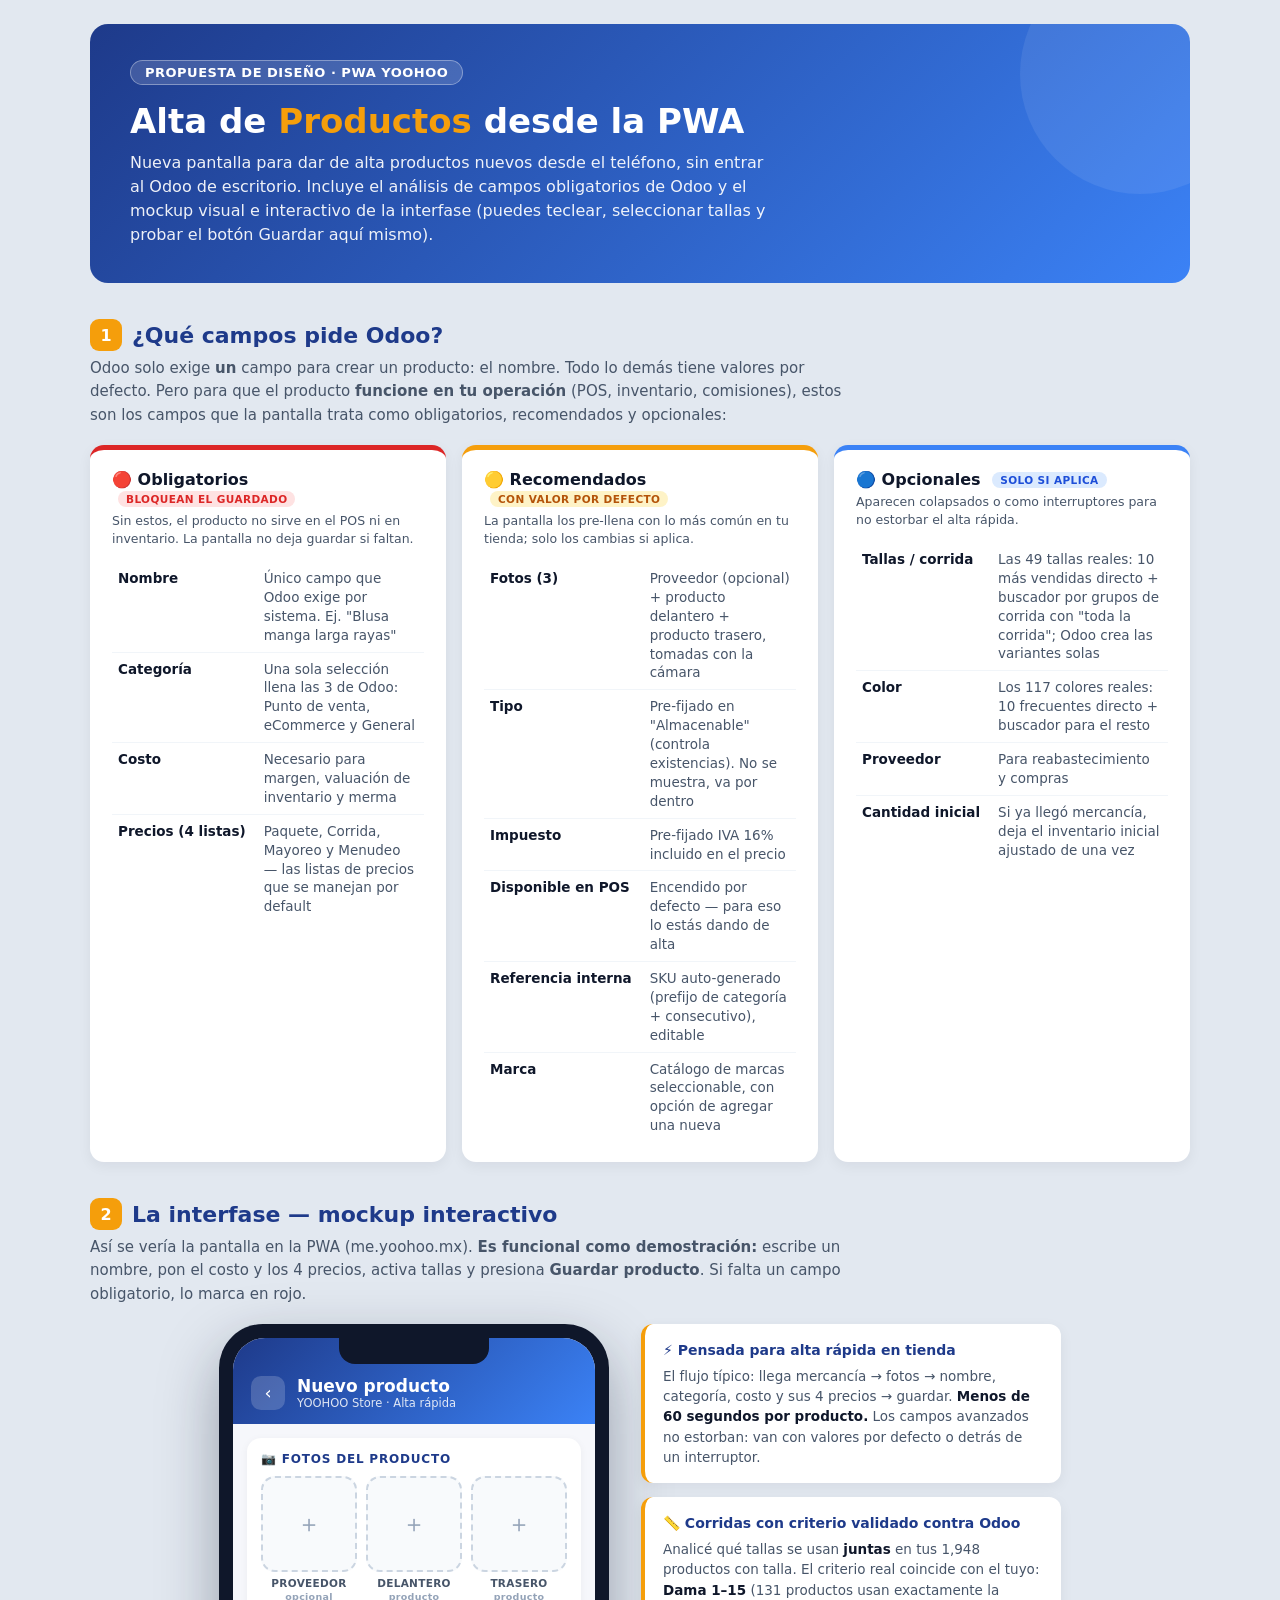
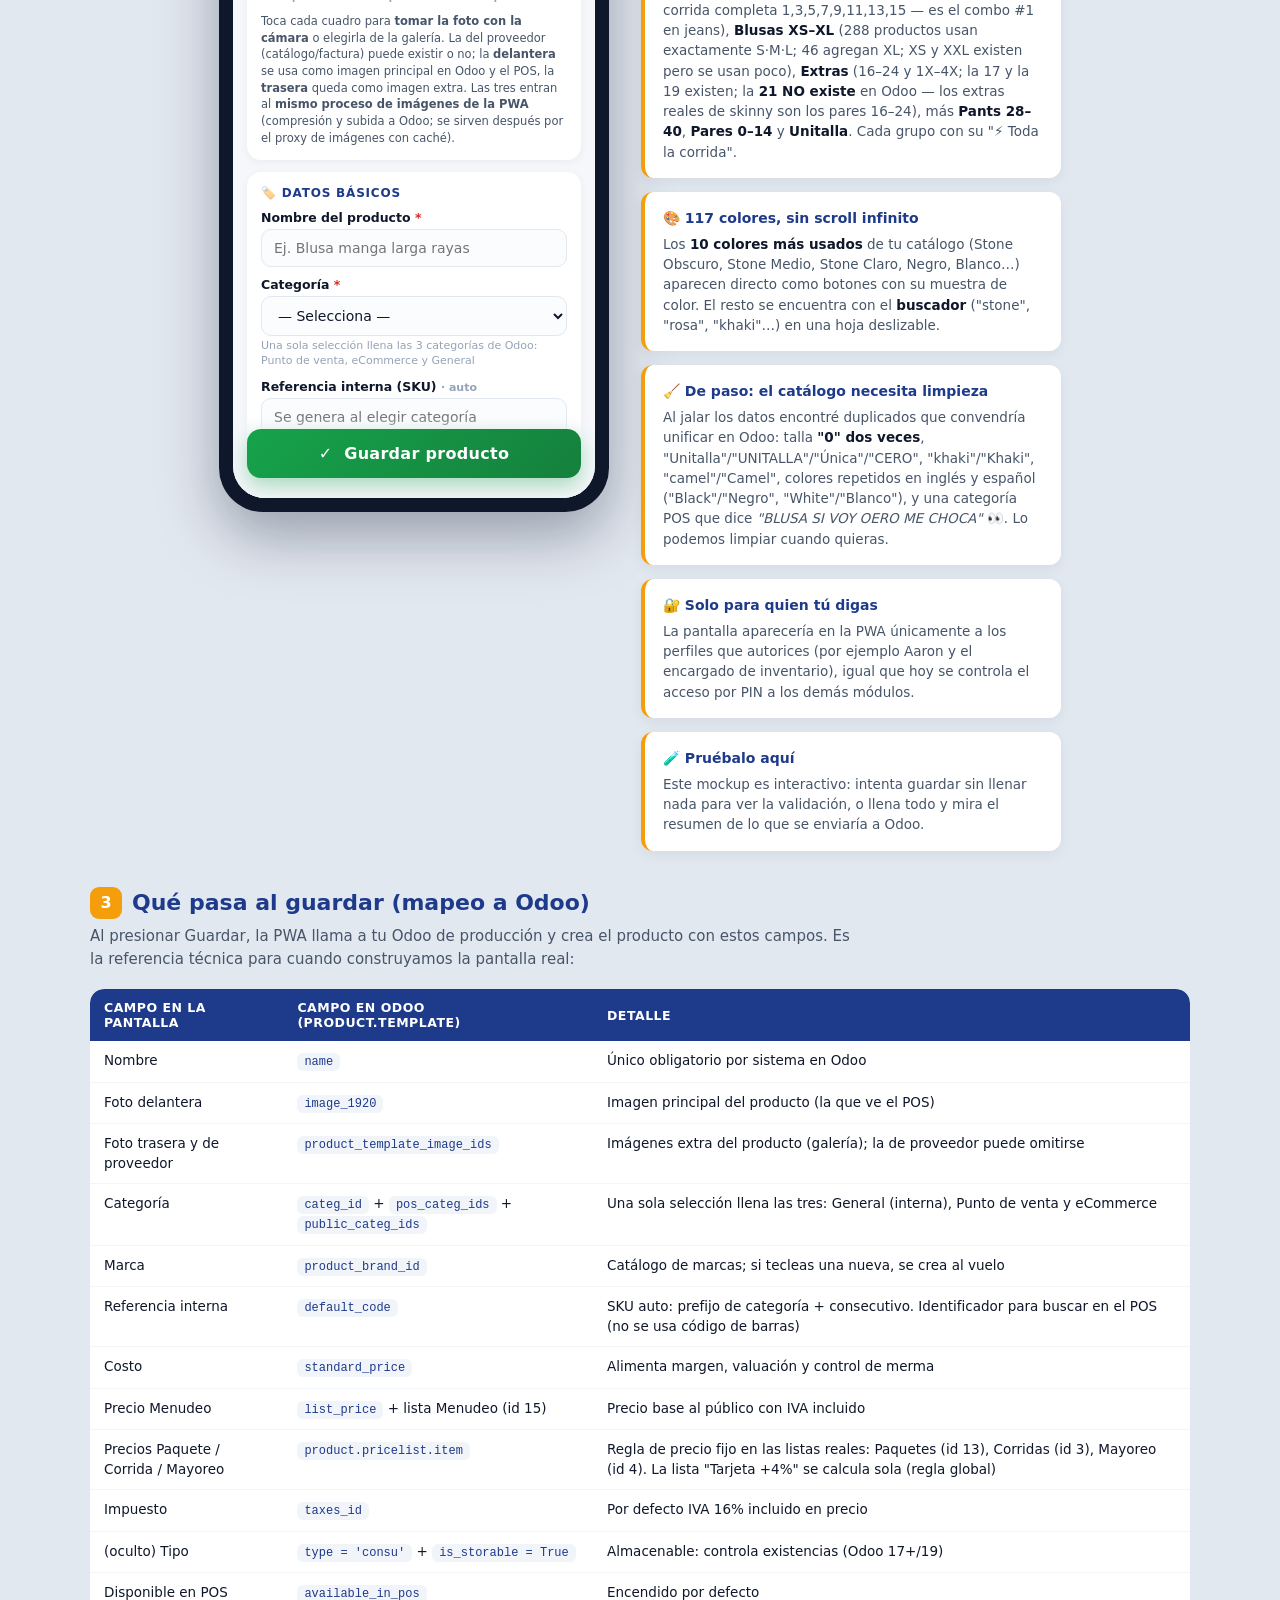
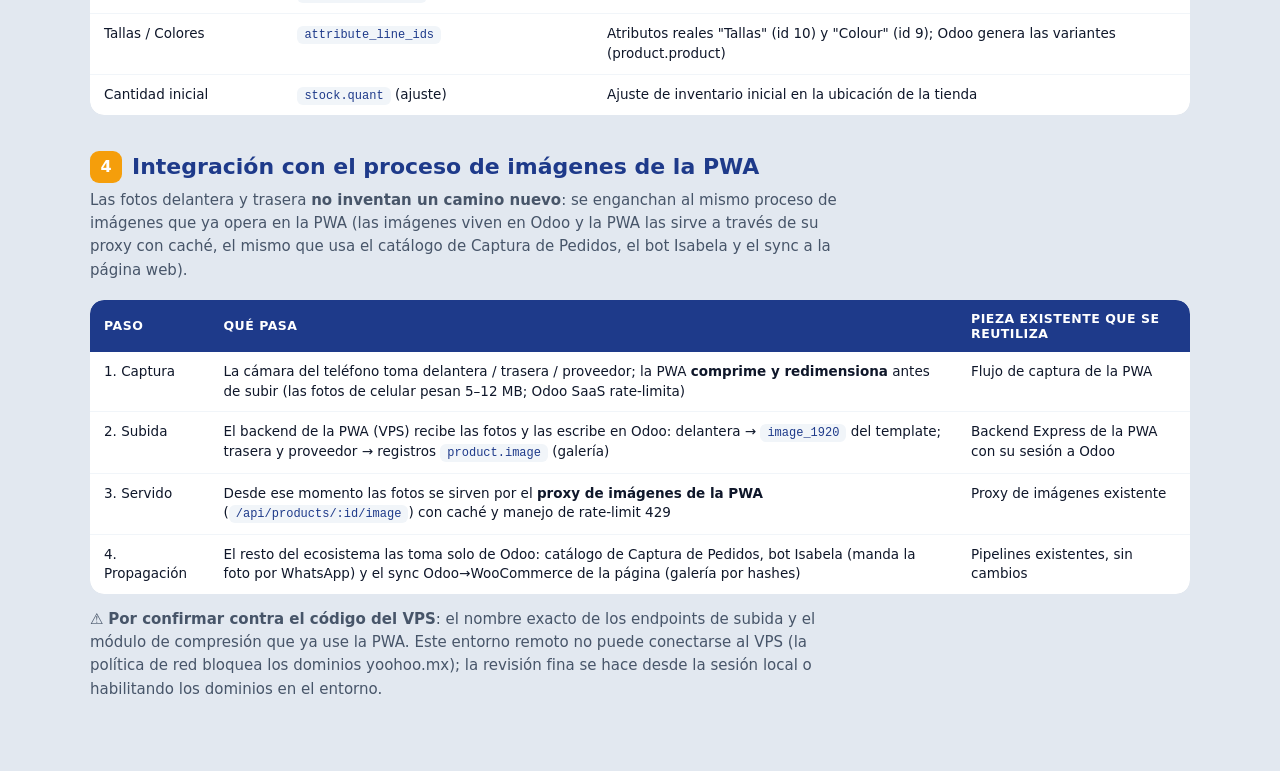
==== commit 1eb1d282: "Criterio de corridas validado contra uso real en Odoo: Dama 1-15, Blusas (letras), Extras (16-24 y 1" ====
--- a/alta-producto-pwa.html
+++ b/alta-producto-pwa.html
@@ -633,12 +633,12 @@
         o detrás de un interruptor.
       </div>
       <div class="nota">
-        <span class="titulo-nota">📏 49 tallas, igual que los colores</span>
-        Las <b>10 tallas más vendidas</b> de tu tienda aparecen directo como botones, <b>en orden de talla</b>
-        (letras XS→XXXL primero, luego números ascendentes: S, M, L, 1, 3, 5, 7, 9, 11, 13).
-        El resto está en el buscador, <b>organizado en 5 grupos de corrida</b>: Junior impares (1–19), Letras (XS–XXL, 1X–4X),
-        Pares (0–24), Pants (28–40) y Unitalla — cada grupo con su botón "⚡ Toda la corrida" para marcar todo y
-        desmarcar lo que no llegó. El contador azul dice cuántas variantes se crearán.
+        <span class="titulo-nota">📏 Corridas con criterio validado contra Odoo</span>
+        Analicé qué tallas se usan <b>juntas</b> en tus 1,948 productos con talla. El criterio real coincide con el tuyo:
+        <b>Dama 1–15</b> (131 productos usan exactamente la corrida completa 1,3,5,7,9,11,13,15 — es el combo #1 en jeans),
+        <b>Blusas XS–XL</b> (288 productos usan exactamente S·M·L; 46 agregan XL; XS y XXL existen pero se usan poco),
+        <b>Extras</b> (16–24 y 1X–4X; la 17 y la 19 existen; la <b>21 NO existe</b> en Odoo — los extras reales de skinny son los pares 16–24),
+        más <b>Pants 28–40</b>, <b>Pares 0–14</b> y <b>Unitalla</b>. Cada grupo con su "⚡ Toda la corrida".
       </div>
       <div class="nota">
         <span class="titulo-nota">🎨 117 colores, sin scroll infinito</span>
@@ -764,27 +764,34 @@
     return (c&&c.h)||HEX_FIX[nombre]||'#d1d5db';
   }
 
-  // ---------- tallas: agrupación por tipo de corrida ----------
+  // ---------- tallas: agrupación por corrida (criterio validado contra el uso real en Odoo) ----------
   function grupoDe(t){
-    if(/unitalla|única|cero/i.test(t))return 'Unitalla';
-    const n=parseFloat(t);
-    if(isNaN(n))return 'Letras';
+    const s=String(t).trim();
+    if(/unitalla|única/i.test(s))return 'Unitalla';
+    if(/^[1-4]X$/i.test(s))return 'Extras';
+    const n=parseFloat(/^cero$/i.test(s)?'0':s);
+    if(isNaN(n))return 'Blusas (letras)';
     if(n>=28)return 'Pants 28-40';
-    return n%2===1?'Junior impares':'Pares 0-24';
+    if(n%2===1&&n<=15)return 'Dama 1-15';
+    if(n>=16||n%2===1)return 'Extras';
+    return 'Pares 0-14';
   }
   const GRUPOS={};
-  const ORDEN_G=['Junior impares','Letras','Pares 0-24','Pants 28-40','Unitalla'];
+  const ORDEN_G=['Dama 1-15','Blusas (letras)','Extras','Pants 28-40','Pares 0-14','Unitalla'];
   [...new Set(ODOO.tallas)].forEach(t=>{
     const g=grupoDe(t);(GRUPOS[g]=GRUPOS[g]||[]).push(t);
   });
   // orden de tallas: letras XS→XXXL (con combinadas y extendidas), números ascendentes
-  const ORDEN_LETRAS=['XS','XS/S','S','S/M','M','M/L','L','L/XL','XL','XXL','XXXL','1X','2X','3X','4X'];
+  const ORDEN_LETRAS=['XS','XS/S','S','S/M','M','M/L','L','L/XL','XL','XXL','XXXL'];
   function tallaKey(t){
-    const i=ORDEN_LETRAS.indexOf(String(t).toUpperCase().trim());
+    const s=String(t).toUpperCase().trim();
+    const x=s.match(/^([1-4])X$/);
+    if(x)return [1,100+ +x[1],''];   // 1X-4X: después de todos los números
+    const i=ORDEN_LETRAS.indexOf(s);
     if(i>=0)return [0,i,''];
-    const n=parseFloat(t);
-    if(!isNaN(n))return [1,n,String(t)];
-    return [2,0,String(t).toLowerCase()];
+    const n=parseFloat(s);
+    if(!isNaN(n))return [1,n,s];
+    return [2,0,s.toLowerCase()];
   }
   const tallaOrd=(a,b)=>{
     const ka=tallaKey(a),kb=tallaKey(b);
